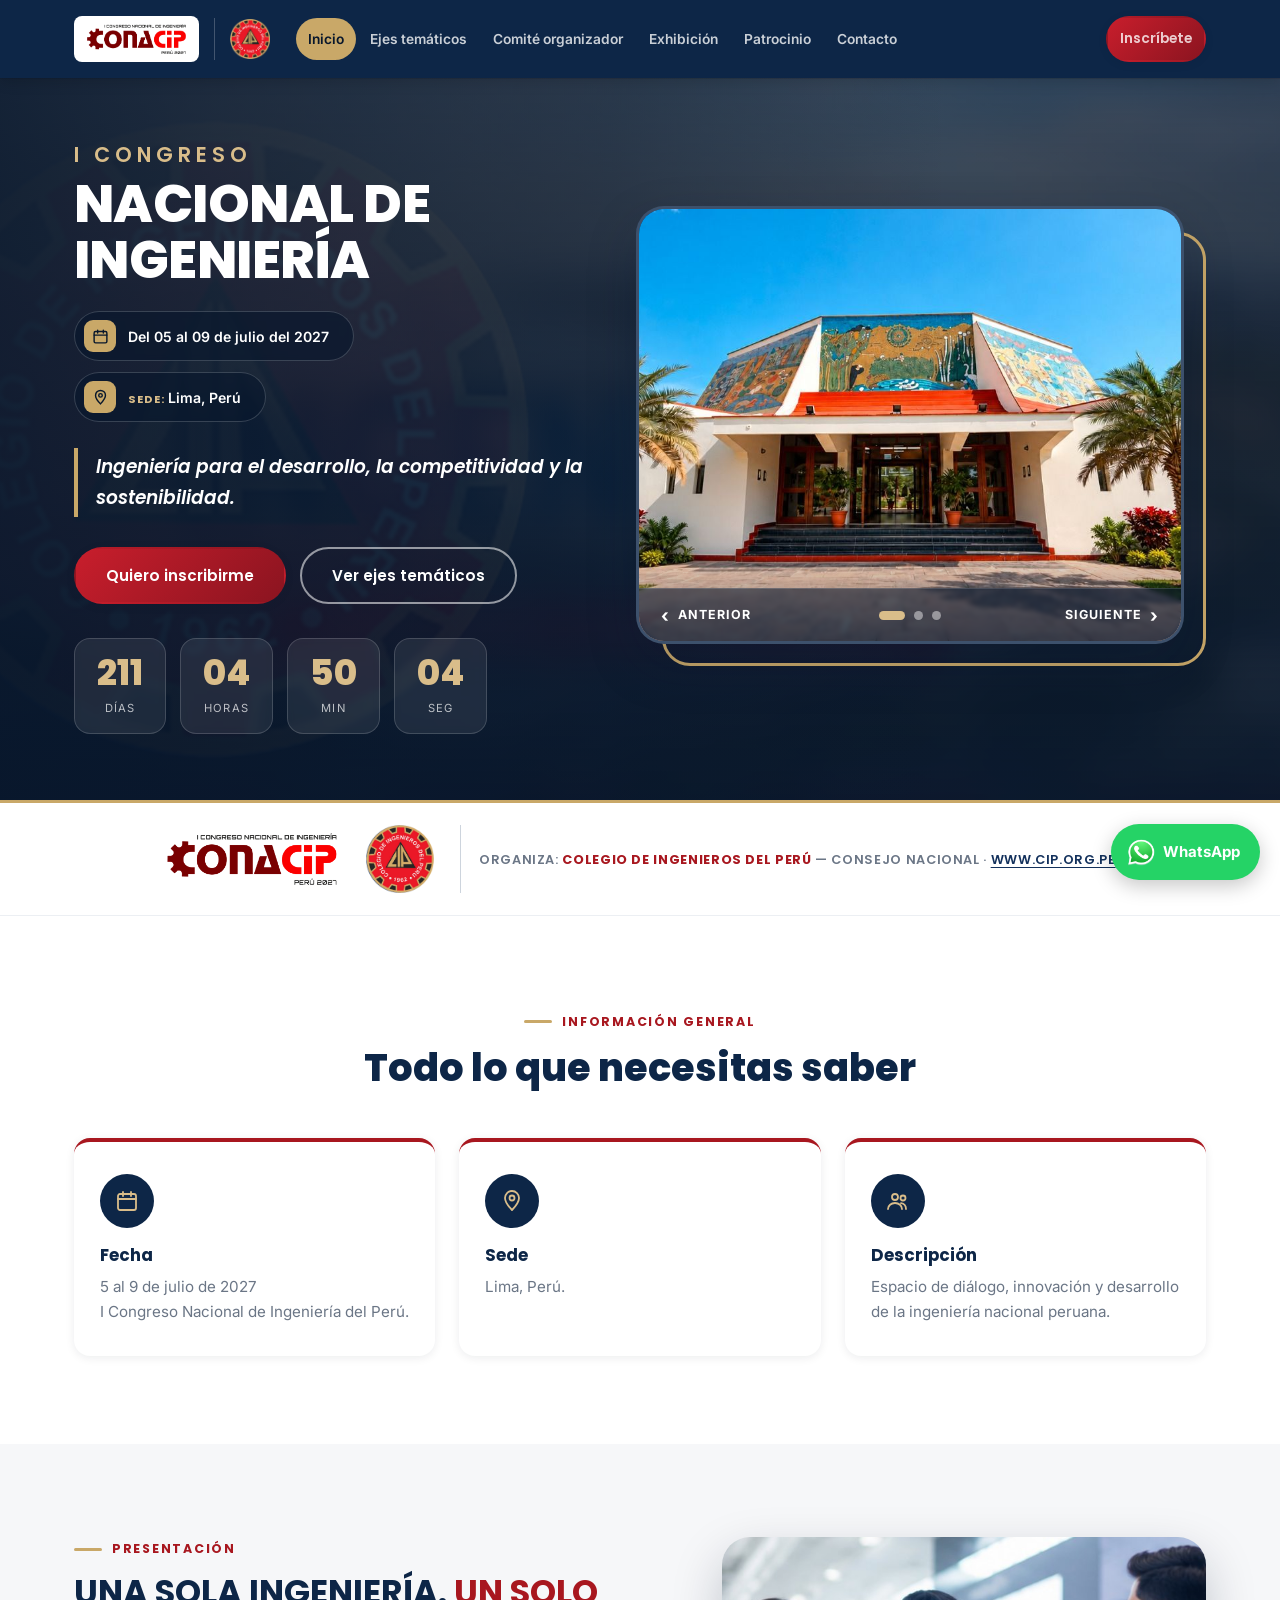
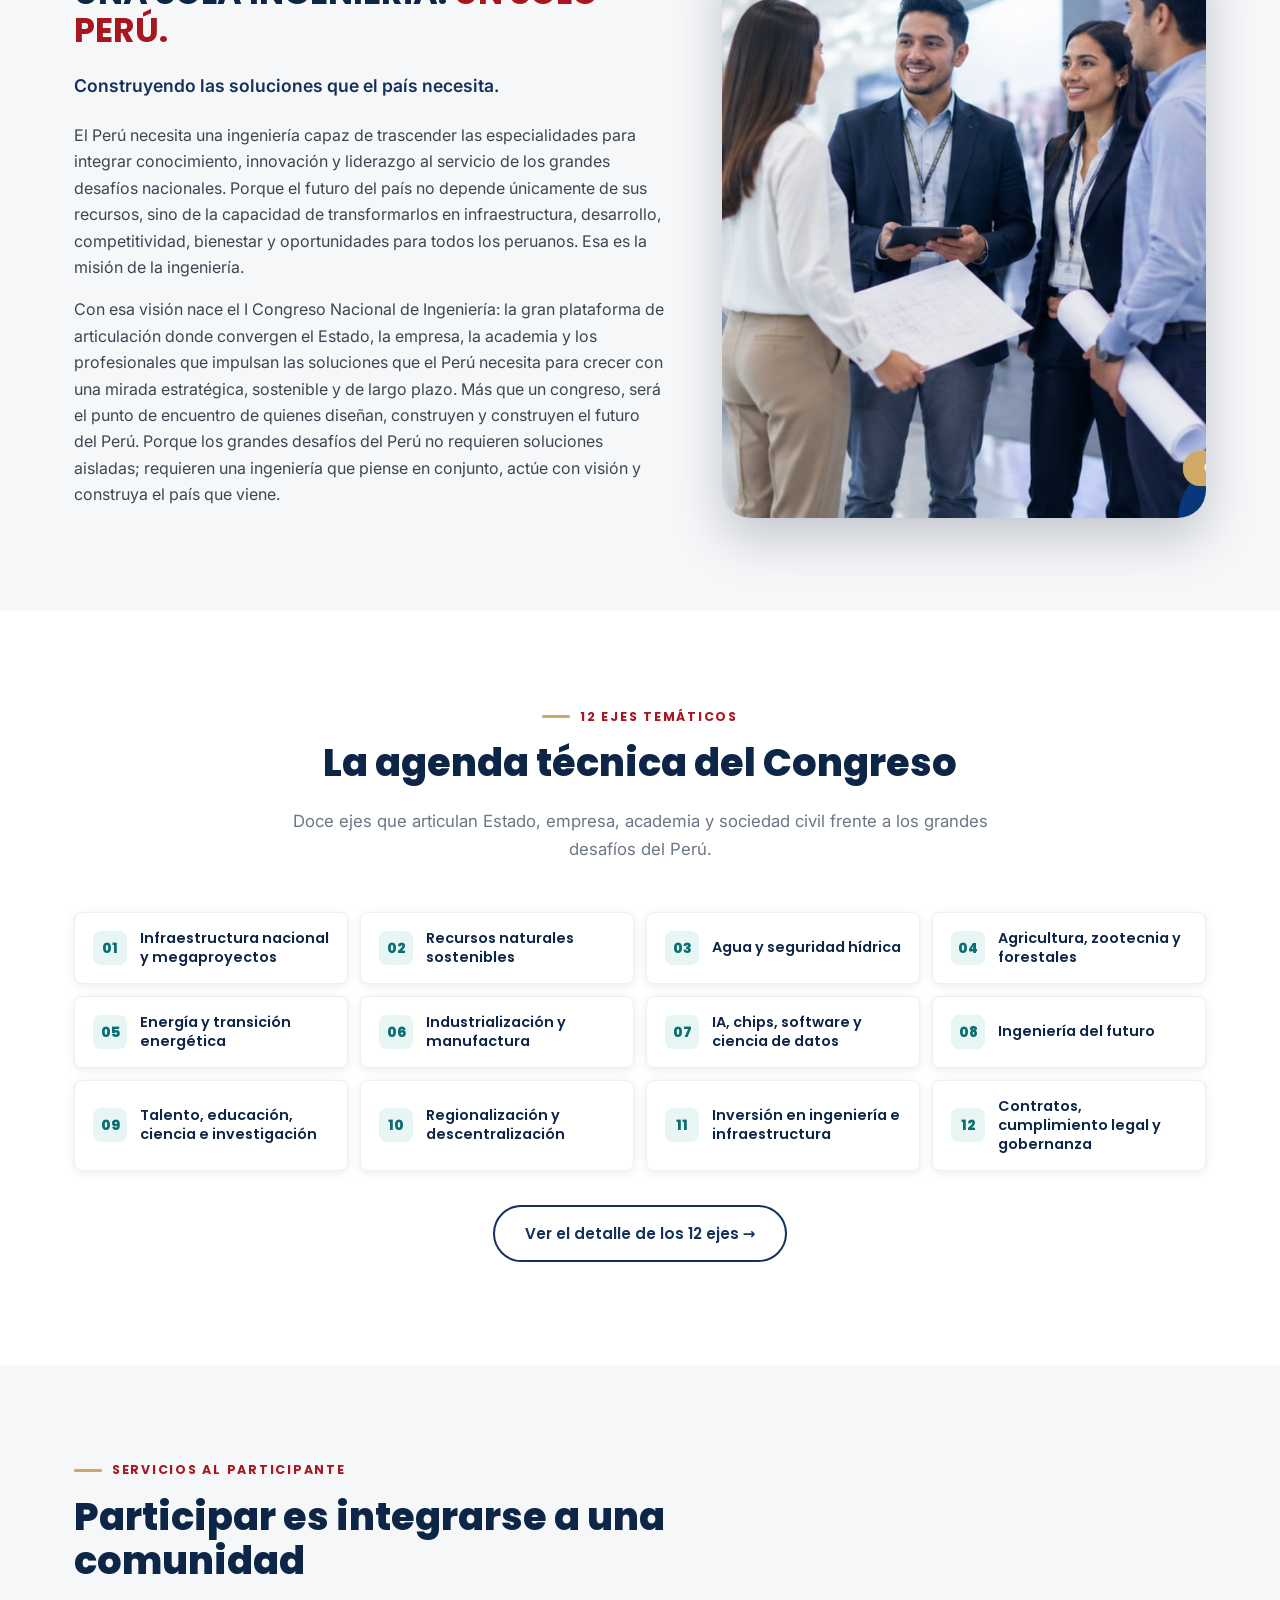
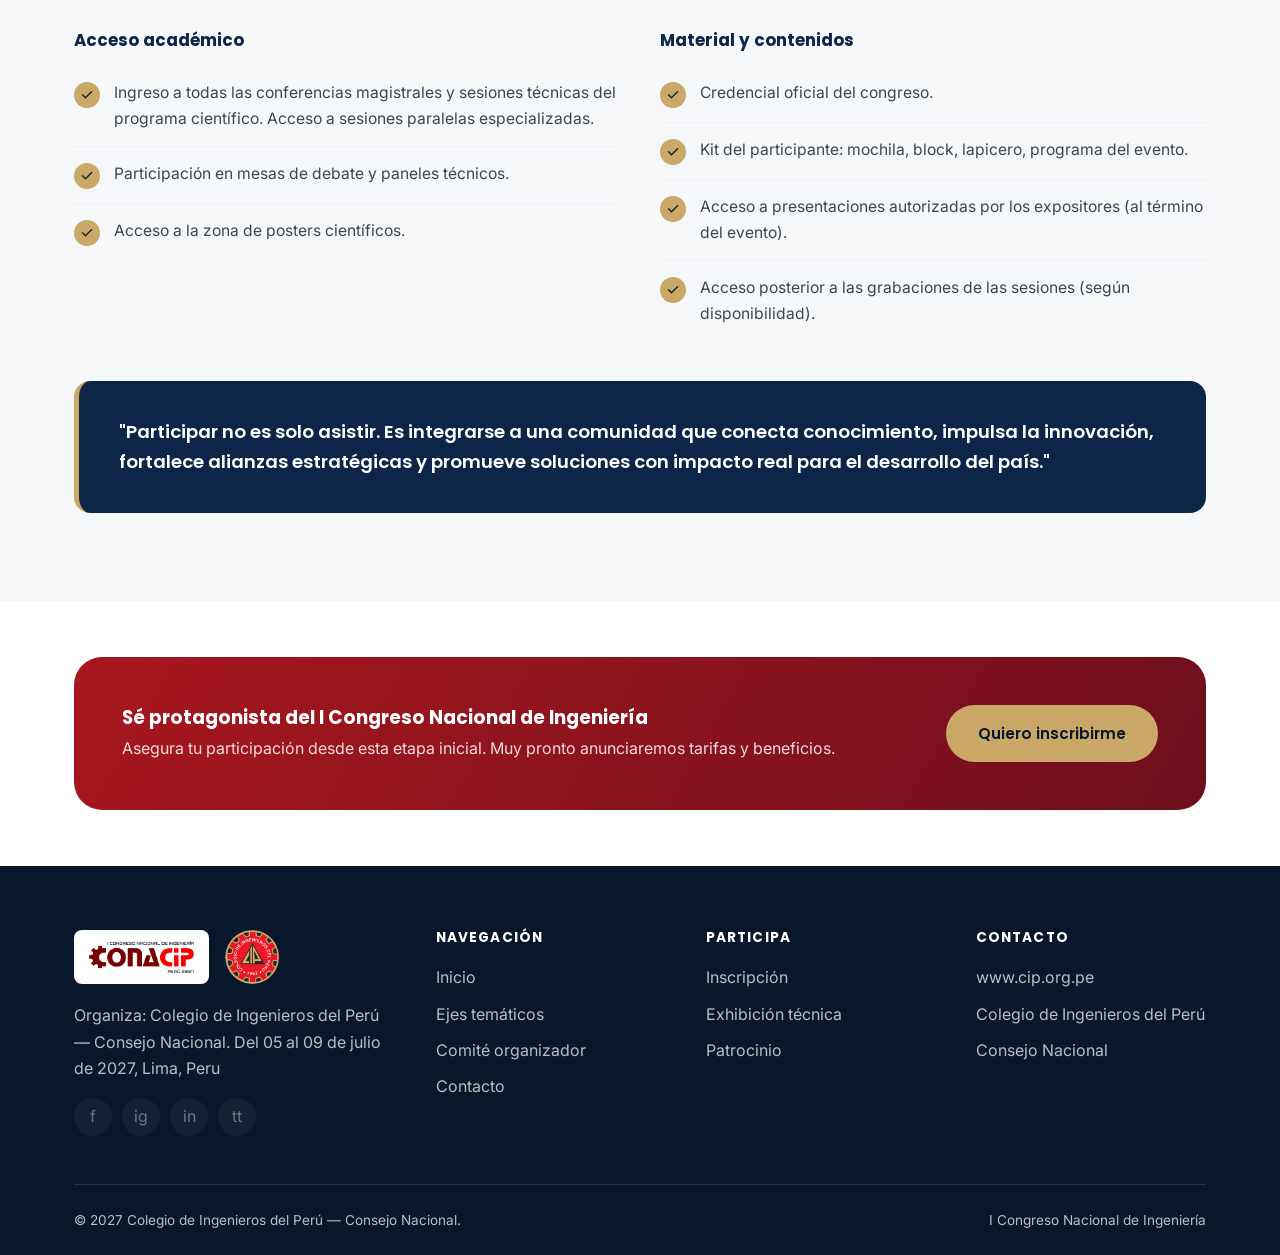
==== index.html @ 7b7235be "Obs. 2: botón flotante de WhatsApp con logo oficial" ====
<!DOCTYPE html>
<html lang="es">
<head>
<meta charset="UTF-8">
<meta name="viewport" content="width=device-width, initial-scale=1.0">
<title>I Congreso Nacional de Ingeniería 2027 — CIP Consejo Nacional (Propuesta 3)</title>
<meta name="description" content="I Congreso Nacional de Ingeniería, organizado por el Colegio de Ingenieros del Perú - Consejo Nacional. Del 05 al 09 de julio de 2027, Lima, Peru">
<link rel="preconnect" href="https://fonts.googleapis.com">
<link rel="preconnect" href="https://fonts.gstatic.com" crossorigin>
<link href="https://fonts.googleapis.com/css2?family=Inter:wght@400;500;600;700&family=Poppins:wght@600;700;800&display=swap" rel="stylesheet">
<link rel="stylesheet" href="css/styles.css">
<link rel="stylesheet" href="css/styles-v3.css">
<script>
/* Habilita la aparicion al hacer scroll antes del primer pintado, para que el
   contenido no se vea y luego se esconda. Si js/main.js no llega a activar el
   observador, el respaldo muestra todo igualmente. */
(function () {
  var d = document.documentElement;
  d.classList.add("reveal-on");
  setTimeout(function () {
    if (!d.classList.contains("reveal-ready")) d.classList.remove("reveal-on");
  }, 2500);
})();
</script>
</head>
<body class="v3">

<header class="site-header">
  <div class="container">
    <a href="index.html" class="brand-lockup" aria-label="I Congreso Nacional de Ingeniería — Colegio de Ingenieros del Perú">
      <span class="plate"><img src="assets/img/logo-conacip.png" alt="I Congreso Nacional de Ingeniería — CONACIP Perú 2027"></span>
      <span class="rule" aria-hidden="true"></span>
      <img src="assets/img/logo-cip-seal.png" alt="Colegio de Ingenieros del Perú" class="seal">
    </a>
    <nav class="nav">
      <a href="index.html" class="active">Inicio</a>
      <a href="ejes-tematicos.html">Ejes temáticos</a>
      <a href="comite-organizador.html">Comité organizador</a>
      <a href="exhibicion.html">Exhibición</a>
      <a href="patrocinio.html">Patrocinio</a>
      <a href="contacto.html">Contacto</a>
      <a href="inscripcion.html" class="btn btn-primary nav-cta">Inscríbete</a>
    </nav>
    <button class="nav-toggle" aria-label="Abrir menú" aria-expanded="false">
      <span></span><span></span><span></span>
    </button>
  </div>
</header>

<section class="hero-v3">
  <div class="container">
    <div class="hero-v3-grid">
      <div class="hero-v3-content">
        <p class="kicker">I Congreso</p>
        <h1>Nacional de Ingeniería</h1>

        <div class="hero-v3-meta">
          <span class="chip-v3">
            <span class="ic" aria-hidden="true">
              <svg width="17" height="17" viewBox="0 0 24 24" fill="none" stroke="currentColor" stroke-width="2" stroke-linecap="round" stroke-linejoin="round"><rect x="3" y="5" width="18" height="16" rx="2"/><path d="M16 3v4M8 3v4M3 10h18"/></svg>
            </span>
            Del 05 al 09 de julio del 2027
          </span>
          <span class="chip-v3">
            <span class="ic" aria-hidden="true">
              <svg width="17" height="17" viewBox="0 0 24 24" fill="none" stroke="currentColor" stroke-width="2" stroke-linecap="round" stroke-linejoin="round"><path d="M12 21s7-7.2 7-12a7 7 0 1 0-14 0c0 4.8 7 12 7 12z"/><circle cx="12" cy="9" r="2.5"/></svg>
            </span>
            <span><span class="lbl">Sede:</span>Lima, Perú</span>
          </span>
        </div>

        <p class="hero-v3-tagline">Ingeniería para el desarrollo, la competitividad y la sostenibilidad.</p>

        <div class="hero-actions">
          <a href="inscripcion.html" class="btn btn-primary">Quiero inscribirme</a>
          <a href="ejes-tematicos.html" class="btn btn-outline">Ver ejes temáticos</a>
        </div>

        <div class="countdown" data-countdown aria-label="Cuenta regresiva al 5 de julio de 2027">
          <div class="unit"><span class="num" data-days>00</span><span class="label">Días</span></div>
          <div class="unit"><span class="num" data-hours>00</span><span class="label">Horas</span></div>
          <div class="unit"><span class="num" data-minutes>00</span><span class="label">Min</span></div>
          <div class="unit"><span class="num" data-seconds>00</span><span class="label">Seg</span></div>
        </div>
      </div>

      <div class="hero-v3-visual">
        <span class="accent" aria-hidden="true"></span>
        <!-- Carrusel del hero: las imágenes se alternan solas cada 5 s.
             Para cambiarlas, agrega o quita <img> aquí; los puntos de
             navegación se generan solos según cuántas haya.
             La primera debe llevar class="is-active". -->
        <div class="frame hero-carousel" data-carousel
             aria-roledescription="carrusel"
             aria-label="Imágenes del I Congreso Nacional de Ingeniería">
          <img class="is-active" fetchpriority="high"
               src="assets/img/photo-sede-unalm.jpg"
               alt="Campus universitario">
          <img src="assets/img/photo-unalm-puerta.jpg" style="object-position: center"
               alt="Ingreso al campus">
          <img src="assets/img/photo-unalm-auditorio.jpg" style="object-position: center"
               alt="Auditorio con asistentes">
        </div>
      </div>
    </div>
  </div>
</section>

<div class="organiza-strip">
  <div class="container">
    <span class="marks">
      <img src="assets/img/logo-conacip.png" alt="CONACIP Perú 2027" class="logo-event">
      <img src="assets/img/logo-cip-seal.png" alt="Sello del Colegio de Ingenieros del Perú" class="seal">
    </span>
    <p>Organiza: <strong>Colegio de Ingenieros del Perú</strong> — Consejo Nacional · <a href="https://www.cip.org.pe" target="_blank" rel="noopener">www.cip.org.pe</a></p>
  </div>
</div>

<!-- Franja de auspiciadores oculta por ahora; para mostrarla de nuevo,
     quita "hidden". -->
<div class="sponsor-strip" hidden>
  <div class="container">
    <span class="tag">Auspiciadores y aliados</span>
    <!-- Cinta giratoria de logos. js/main.js duplica los elementos las veces
         necesarias para que el giro no tenga cortes y calcula la duracion
         segun el ancho, para que siempre avance a la misma velocidad.
         Para poner un logo real: <span class="slot"><img src="..." alt="Nombre"></span> -->
    <div class="sponsor-marquee" data-marquee aria-label="Auspiciadores y aliados del Congreso">
      <div class="sponsor-slots">
        <span class="slot">Logo por confirmar</span>
        <span class="slot">Logo por confirmar</span>
        <span class="slot">Logo por confirmar</span>
        <span class="slot">Logo por confirmar</span>
        <span class="slot">Logo por confirmar</span>
        <span class="slot">Logo por confirmar</span>
      </div>
    </div>
  </div>
</div>

<section>
  <div class="container">
    <div class="section-head center">
      <span class="eyebrow" style="justify-content:center">Información general</span>
      <h2>Todo lo que necesitas saber</h2>
    </div>
    <div class="info-grid">
      <div class="info-card">
        <div class="icon">
          <svg width="24" height="24" viewBox="0 0 24 24" fill="none" stroke="currentColor" stroke-width="1.8" stroke-linecap="round" stroke-linejoin="round"><rect x="3" y="5" width="18" height="16" rx="2"/><path d="M16 3v4M8 3v4M3 10h18"/></svg>
        </div>
        <h3>Fecha</h3>
        <p>5 al 9 de julio de 2027<br>I Congreso Nacional de Ingeniería del Perú.</p>
      </div>
      <div class="info-card">
        <div class="icon">
          <svg width="24" height="24" viewBox="0 0 24 24" fill="none" stroke="currentColor" stroke-width="1.8" stroke-linecap="round" stroke-linejoin="round"><path d="M12 21s7-7.2 7-12a7 7 0 1 0-14 0c0 4.8 7 12 7 12z"/><circle cx="12" cy="9" r="2.5"/></svg>
        </div>
        <h3>Sede</h3>
        <p>Lima, Perú.</p>
      </div>
      <div class="info-card">
        <div class="icon">
          <svg width="24" height="24" viewBox="0 0 24 24" fill="none" stroke="currentColor" stroke-width="1.8" stroke-linecap="round" stroke-linejoin="round"><circle cx="9" cy="8" r="3"/><path d="M2 20c0-3.3 3.1-6 7-6s7 2.7 7 6"/><circle cx="17" cy="9" r="2.5"/><path d="M15 14.2c2.9.5 5 2.7 5 5.8"/></svg>
        </div>
        <h3>Descripción</h3>
        <p>Espacio de diálogo, innovación y desarrollo de la ingeniería nacional peruana.</p>
      </div>
    </div>
  </div>
</section>

<section class="bg-gray">
  <div class="container">
    <div class="manifesto">
      <div class="manifesto-text">
        <span class="eyebrow">Presentación</span>
        <h2>UNA SOLA INGENIERÍA. <em>UN SOLO PERÚ.</em></h2>
        <p class="sub">Construyendo las soluciones que el país necesita.</p>
        <p>El Perú necesita una ingeniería capaz de trascender las especialidades para integrar conocimiento, innovación y liderazgo al servicio de los grandes desafíos nacionales. Porque el futuro del país no depende únicamente de sus recursos, sino de la capacidad de transformarlos en infraestructura, desarrollo, competitividad, bienestar y oportunidades para todos los peruanos. Esa es la misión de la ingeniería.</p>
        <p>Con esa visión nace el I Congreso Nacional de Ingeniería: la gran plataforma de articulación donde convergen el Estado, la empresa, la academia y los profesionales que impulsan las soluciones que el Perú necesita para crecer con una mirada estratégica, sostenible y de largo plazo. Más que un congreso, será el punto de encuentro de quienes diseñan, construyen y construyen el futuro del Perú. Porque los grandes desafíos del Perú no requieren soluciones aisladas; requieren una ingeniería que piense en conjunto, actúe con visión y construya el país que viene.</p>
      </div>
      <div class="manifesto-photo">
        <img src="assets/img/photo-comite.jpg" alt="Profesionales de la ingeniería revisando planos">
      </div>
    </div>
  </div>
</section>

<section>
  <div class="container">
    <div class="section-head center">
      <span class="eyebrow" style="justify-content:center">12 ejes temáticos</span>
      <h2>La agenda técnica del Congreso</h2>
      <p>Doce ejes que articulan Estado, empresa, academia y sociedad civil frente a los grandes desafíos del Perú.</p>
    </div>

    <!-- Se arma desde js/ejes-data.js; comparte datos con ejes-tematicos.html -->
    <div class="ejes-mini" id="ejes-mini"></div>

    <p class="ejes-note"><a href="ejes-tematicos.html" class="btn btn-outline-navy">Ver el detalle de los 12 ejes →</a></p>
  </div>
</section>

<section class="bg-gray">
  <div class="container">
    <div class="section-head">
      <span class="eyebrow">Servicios al participante</span>
      <h2>Participar es integrarse a una comunidad</h2>
    </div>
    <div class="services-grid">
      <div>
        <h3 style="font-size:1.05rem;margin-bottom:16px;">Acceso académico</h3>
        <ul class="service-list">
          <li><span class="check">✓</span>Ingreso a todas las conferencias magistrales y sesiones técnicas del programa científico. Acceso a sesiones paralelas especializadas.</li>
          <li><span class="check">✓</span>Participación en mesas de debate y paneles técnicos.</li>
          <li><span class="check">✓</span>Acceso a la zona de posters científicos.</li>
        </ul>
      </div>
      <div>
        <h3 style="font-size:1.05rem;margin-bottom:16px;">Material y contenidos</h3>
        <ul class="service-list">
          <li><span class="check">✓</span>Credencial oficial del congreso.</li>
          <li><span class="check">✓</span>Kit del participante: mochila, block, lapicero, programa del evento.</li>
          <li><span class="check">✓</span>Acceso a presentaciones autorizadas por los expositores (al término del evento).</li>
          <li><span class="check">✓</span>Acceso posterior a las grabaciones de las sesiones (según disponibilidad).</li>
        </ul>
      </div>
    </div>
    <div class="closing-quote">
      "Participar no es solo asistir. Es integrarse a una comunidad que conecta conocimiento, impulsa la innovación, fortalece alianzas estratégicas y promueve soluciones con impacto real para el desarrollo del país."
    </div>
  </div>
</section>

<section class="tight">
  <div class="container">
    <div class="cta-banner">
      <div>
        <h3>Sé protagonista del I Congreso Nacional de Ingeniería</h3>
        <p>Asegura tu participación desde esta etapa inicial. Muy pronto anunciaremos tarifas y beneficios.</p>
      </div>
      <a href="inscripcion.html" class="btn btn-gold">Quiero inscribirme</a>
    </div>
  </div>
</section>

<footer class="site-footer">
  <div class="container">
    <div class="footer-grid">
      <div class="footer-col">
        <div class="footer-brand">
          <span class="mark-badge"><img src="assets/img/logo-conacip.png" alt="I Congreso Nacional de Ingeniería"></span>
          <img src="assets/img/logo-cip-seal.png" alt="Colegio de Ingenieros del Perú" class="seal">
        </div>
        <p>Organiza: Colegio de Ingenieros del Perú — Consejo Nacional. Del 05 al 09 de julio de 2027, Lima, Peru</p>
        <div class="footer-social">
          <a href="#" aria-label="Facebook (próximamente)" title="Próximamente">f</a>
          <a href="#" aria-label="Instagram (próximamente)" title="Próximamente">ig</a>
          <a href="#" aria-label="LinkedIn (próximamente)" title="Próximamente">in</a>
          <a href="#" aria-label="TikTok (próximamente)" title="Próximamente">tt</a>
        </div>
      </div>
      <div class="footer-col">
        <h4>Navegación</h4>
        <ul>
          <li><a href="index.html">Inicio</a></li>
          <li><a href="ejes-tematicos.html">Ejes temáticos</a></li>
          <li><a href="comite-organizador.html">Comité organizador</a></li>
          <li><a href="contacto.html">Contacto</a></li>
        </ul>
      </div>
      <div class="footer-col">
        <h4>Participa</h4>
        <ul>
          <li><a href="inscripcion.html">Inscripción</a></li>
          <li><a href="exhibicion.html">Exhibición técnica</a></li>
          <li><a href="patrocinio.html">Patrocinio</a></li>
        </ul>
      </div>
      <div class="footer-col">
        <h4>Contacto</h4>
        <ul>
          <li><a href="https://www.cip.org.pe" target="_blank" rel="noopener">www.cip.org.pe</a></li>
          <li>Colegio de Ingenieros del Perú</li>
          <li>Consejo Nacional</li>
        </ul>
      </div>
    </div>
    <div class="footer-bottom">
      <span>© 2027 Colegio de Ingenieros del Perú — Consejo Nacional.</span>
      <span>I Congreso Nacional de Ingeniería</span>
    </div>
  </div>
</footer>

<script src="js/main.js"></script>
<script src="js/ejes-data.js"></script>
<script src="js/ejes.js"></script>
</body>
</html>
---- css/styles.css ----
/* ==========================================================================
   I Congreso Nacional de Ingeniería — CIP-CN 2027
   ========================================================================== */

:root {
  --navy-950: #08172c;
  --navy-900: #0d2647;
  --navy-800: #13315c;
  --navy-700: #1c4272;
  --red-900: #6e0f1c;
  --red-800: #8b1420;
  --red-700: #a8171f;
  --red-600: #c81e2c;
  --gold-500: #c9a868;
  --gold-400: #d9bd8a;
  --gray-050: #f6f7f9;
  --gray-100: #eceff3;
  --gray-300: #cdd4dd;
  --gray-500: #6b7686;
  --gray-700: #3c4652;
  --white: #ffffff;

  --font-head: "Poppins", "Montserrat", system-ui, sans-serif;
  --font-body: "Inter", system-ui, -apple-system, sans-serif;

  --radius-sm: 8px;
  --radius-md: 16px;
  --radius-lg: 28px;
  --radius-pill: 999px;

  --shadow-sm: 0 2px 10px rgba(8, 23, 44, 0.08);
  --shadow-md: 0 10px 30px rgba(8, 23, 44, 0.14);
  --shadow-lg: 0 20px 50px rgba(8, 23, 44, 0.22);

  --container-w: 1180px;
}

/* Reset ------------------------------------------------------------------ */

*, *::before, *::after { box-sizing: border-box; }
html { scroll-behavior: smooth; }
body {
  margin: 0;
  font-family: var(--font-body);
  color: var(--gray-700);
  background: var(--white);
  line-height: 1.65;
  -webkit-font-smoothing: antialiased;
}
img { max-width: 100%; display: block; }
a { color: inherit; text-decoration: none; }
ul { margin: 0; padding: 0; list-style: none; }
h1, h2, h3, h4 {
  font-family: var(--font-head);
  color: var(--navy-900);
  line-height: 1.15;
  margin: 0 0 0.6em;
}
p { margin: 0 0 1em; }
button { font-family: inherit; cursor: pointer; }
input, textarea { font-family: inherit; }

.container {
  width: 100%;
  max-width: var(--container-w);
  margin: 0 auto;
  padding: 0 24px;
}

section { padding: 88px 0; }
section.tight { padding: 56px 0; }
.bg-gray { background: var(--gray-050); }
.bg-navy { background: var(--navy-900); color: rgba(255,255,255,0.9); }
.bg-navy h2, .bg-navy h3 { color: #fff; }

/* Section heading ---------------------------------------------------------*/

.eyebrow {
  display: inline-flex;
  align-items: center;
  gap: 10px;
  font-family: var(--font-head);
  font-weight: 700;
  font-size: 0.78rem;
  letter-spacing: 0.14em;
  text-transform: uppercase;
  color: var(--red-700);
  margin-bottom: 14px;
}
.eyebrow::before {
  content: "";
  width: 28px;
  height: 3px;
  background: var(--gold-500);
  border-radius: 2px;
}
.section-head { max-width: 720px; margin-bottom: 48px; }
.section-head.center { margin-left: auto; margin-right: auto; text-align: center; }
.section-head h2 { font-size: clamp(1.7rem, 3vw, 2.4rem); font-weight: 800; }
.section-head p { color: var(--gray-500); font-size: 1.05rem; }

/* Buttons ------------------------------------------------------------------*/

.btn {
  display: inline-flex;
  align-items: center;
  justify-content: center;
  gap: 8px;
  padding: 14px 30px;
  border-radius: var(--radius-pill);
  font-family: var(--font-head);
  font-weight: 600;
  font-size: 0.95rem;
  border: 2px solid transparent;
  transition: transform 0.15s ease, box-shadow 0.15s ease, background 0.15s ease, color .15s ease;
  white-space: nowrap;
}
.btn:hover { transform: translateY(-2px); }
.btn-primary { background: linear-gradient(135deg, var(--red-600), var(--red-800)); color: #fff; box-shadow: var(--shadow-sm); }
.btn-primary:hover { box-shadow: var(--shadow-md); }
.btn-gold { background: var(--gold-500); color: var(--navy-950); }
.btn-outline { background: transparent; border-color: rgba(255,255,255,0.55); color: #fff; }
.btn-outline:hover { background: rgba(255,255,255,0.12); }
.btn-outline-navy { background: transparent; border-color: var(--navy-800); color: var(--navy-800); }
.btn-outline-navy:hover { background: var(--navy-900); color: #fff; }
.btn-block { width: 100%; }

/* Header -------------------------------------------------------------------*/

.site-header {
  position: sticky;
  top: 0;
  z-index: 100;
  background: var(--navy-900);
  box-shadow: 0 2px 14px rgba(0,0,0,0.18);
}
.site-header .container {
  display: flex;
  align-items: center;
  justify-content: space-between;
  height: 78px;
}
.brand { display: flex; align-items: center; gap: 12px; flex-shrink: 0; }
.brand img { height: 48px; width: auto; }
.brand-name {
  font-family: var(--font-head);
  font-weight: 700;
  font-size: 0.82rem;
  color: #fff;
  line-height: 1.25;
  white-space: nowrap;
}
.brand-name span { display: block; font-size: 0.68rem; font-weight: 500; color: var(--gold-400); letter-spacing: 0.06em; white-space: nowrap; }

.nav { display: flex; align-items: center; gap: 2px; }
.nav a {
  display: block;
  padding: 10px 12px;
  font-size: 0.86rem;
  font-weight: 600;
  color: rgba(255,255,255,0.78);
  border-radius: var(--radius-pill);
  white-space: nowrap;
  transition: background 0.15s ease, color 0.15s ease;
}
.nav a:hover { color: #fff; background: rgba(255,255,255,0.08); }
.nav a.active { color: var(--navy-950); background: var(--gold-500); }
.nav-cta { margin-left: 12px; }

.nav-toggle {
  display: none;
  flex-direction: column;
  gap: 5px;
  background: none;
  border: none;
  padding: 8px;
}
.nav-toggle span { width: 26px; height: 2.5px; background: #fff; border-radius: 2px; }

/* Footer ---------------------------------------------------------------- */

.site-footer { background: var(--navy-950); color: rgba(255,255,255,0.72); padding: 64px 0 0; }
.footer-grid {
  display: grid;
  grid-template-columns: 1.4fr 1fr 1fr 1fr;
  gap: 40px;
  padding-bottom: 48px;
  border-bottom: 1px solid rgba(255,255,255,0.1);
}
.footer-brand { display: flex; align-items: center; gap: 16px; margin-bottom: 18px; }
.footer-brand .mark-badge {
  display: inline-flex;
  background: #fff;
  padding: 9px 13px;
  border-radius: var(--radius-sm);
}
.footer-brand .mark-badge img { height: 38px; width: auto; }
.footer-brand .seal { height: 54px; width: auto; }
.footer-col h4 {
  color: #fff;
  font-size: 0.85rem;
  letter-spacing: 0.08em;
  text-transform: uppercase;
  margin-bottom: 18px;
}
.footer-col li { margin-bottom: 10px; }
.footer-col a:hover { color: #fff; }
.footer-social { display: flex; gap: 10px; margin-top: 10px; }
.footer-social a {
  width: 38px; height: 38px;
  display: flex; align-items: center; justify-content: center;
  border-radius: 50%;
  background: rgba(255,255,255,0.08);
  opacity: 0.55;
}
.footer-bottom {
  display: flex;
  justify-content: space-between;
  align-items: center;
  flex-wrap: wrap;
  gap: 10px;
  padding: 24px 0;
  font-size: 0.85rem;
}

.badge-soon {
  display: inline-block;
  font-size: 0.7rem;
  font-weight: 700;
  letter-spacing: 0.06em;
  text-transform: uppercase;
  color: var(--navy-950);
  background: var(--gold-500);
  padding: 3px 10px;
  border-radius: var(--radius-pill);
  margin-left: 8px;
}

/* Page header (inner pages) ------------------------------------------------*/

.page-header {
  background: linear-gradient(120deg, var(--navy-950) 0%, var(--navy-800) 60%, var(--red-800) 130%);
  padding: 64px 0 56px;
  color: #fff;
  position: relative;
  overflow: hidden;
}
.page-header .container { position: relative; z-index: 1; }
.page-header .eyebrow { color: var(--gold-400); }
.page-header .eyebrow::before { background: var(--gold-500); }
.page-header h1 { color: #fff; font-size: clamp(2rem, 4vw, 2.8rem); font-weight: 800; margin-bottom: 10px; }
.page-header p { color: rgba(255,255,255,0.78); max-width: 640px; font-size: 1.05rem; margin: 0; }
.page-header .crumb { font-size: 0.85rem; color: rgba(255,255,255,0.55); margin-top: 18px; }
.page-header .crumb a:hover { color: #fff; }

/* Variantes opcionales de cabecera. Se activan agregando la clase en el HTML
   de cada página; sin ella el .page-header queda como estaba. */

/* Foto anclada a la derecha, fundida hacia el navy por la izquierda: el texto
   siempre cae sobre fondo sólido, la foto nunca lo invade. */
.page-header--photo {
  min-height: 320px;
  display: flex;
  align-items: center;
}
.page-header--photo::after {
  content: "";
  position: absolute;
  top: 0; right: 0; bottom: 0;
  width: 58%;
  background-image: url("../assets/img/photo-sede-unalm.jpg");
  background-size: cover;
  background-position: center 45%;
  opacity: 0.45;
  /* El borde izquierdo se disuelve, así no queda costura contra el degradado. */
  -webkit-mask-image: linear-gradient(90deg, transparent 0%, #000 48%);
  mask-image: linear-gradient(90deg, transparent 0%, #000 48%);
  z-index: 0;
}

/* Curvas de nivel de la identidad del Congreso sobre el degradado actual. */
.page-header--pattern {
  background-image:
    url("../assets/img/pattern-topo.svg"),
    linear-gradient(120deg, var(--navy-950) 0%, var(--navy-800) 60%, var(--red-800) 130%);
  background-repeat: no-repeat;
  background-size: cover, 100% 100%;
  background-position: center, center;
}

/* Hero (index) ------------------------------------------------------------*/

.hero {
  position: relative;
  color: #fff;
  background-image: linear-gradient(180deg, rgba(8,23,44,0.6) 0%, rgba(8,23,44,0.8) 55%, rgba(8,23,44,0.96) 100%),
    url("../assets/img/photo-hero-costaverde.jpg");
  background-size: cover;
  background-position: center 30%;
  padding: 72px 0 56px;
}
.hero-content { max-width: 760px; }
.hero .eyebrow { color: var(--gold-400); }
.hero h1 {
  color: #fff;
  font-size: clamp(2.2rem, 5vw, 3.6rem);
  font-weight: 800;
  letter-spacing: -0.01em;
}
.hero .lead { font-size: clamp(1.05rem, 2vw, 1.25rem); color: rgba(255,255,255,0.88); max-width: 620px; }
.hero-meta {
  display: flex;
  flex-wrap: wrap;
  gap: 14px;
  margin: 26px 0 34px;
}
.hero-meta .chip {
  display: flex;
  align-items: center;
  gap: 8px;
  background: rgba(255,255,255,0.1);
  border: 1px solid rgba(255,255,255,0.18);
  padding: 10px 18px;
  border-radius: var(--radius-pill);
  font-size: 0.9rem;
  font-weight: 600;
  backdrop-filter: blur(2px);
}
.hero-actions { display: flex; gap: 14px; flex-wrap: wrap; }

.countdown {
  display: flex;
  gap: 14px;
  margin-top: 46px;
  flex-wrap: wrap;
}
.countdown .unit {
  background: rgba(255,255,255,0.08);
  border: 1px solid rgba(255,255,255,0.16);
  border-radius: var(--radius-md);
  padding: 16px 22px;
  min-width: 88px;
  text-align: center;
  backdrop-filter: blur(3px);
}
.countdown .num {
  font-family: var(--font-head);
  font-size: clamp(1.6rem, 3vw, 2.2rem);
  font-weight: 800;
  color: var(--gold-400);
  line-height: 1;
}
.countdown .label {
  display: block;
  margin-top: 6px;
  font-size: 0.7rem;
  letter-spacing: 0.1em;
  text-transform: uppercase;
  color: rgba(255,255,255,0.7);
}

/* Sponsor strip ------------------------------------------------------------*/

.sponsor-strip { background: var(--gray-050); padding: 28px 0; border-bottom: 1px solid var(--gray-100); }
.sponsor-strip .container { display: flex; align-items: center; gap: 28px; flex-wrap: wrap; }
.sponsor-strip .tag {
  font-family: var(--font-head);
  font-weight: 700;
  font-size: 0.78rem;
  letter-spacing: 0.1em;
  text-transform: uppercase;
  color: var(--gray-500);
  white-space: nowrap;
}
.sponsor-slots { display: flex; gap: 14px; flex-wrap: wrap; flex: 1; }
.sponsor-slots .slot {
  width: 128px;
  height: 56px;
  border: 1.5px dashed var(--gray-300);
  border-radius: var(--radius-sm);
  display: flex;
  align-items: center;
  justify-content: center;
  font-size: 0.72rem;
  color: var(--gray-500);
  text-align: center;
  background: #fff;
}

/* Info cards (Información general) -----------------------------------------*/

.info-grid {
  display: grid;
  grid-template-columns: repeat(3, 1fr);
  gap: 24px;
}
.info-card {
  background: #fff;
  border-radius: var(--radius-md);
  padding: 32px 26px;
  box-shadow: var(--shadow-sm);
  border-top: 4px solid var(--red-700);
}
.info-card .icon {
  width: 54px; height: 54px;
  border-radius: 50%;
  background: var(--navy-900);
  color: var(--gold-400);
  display: flex; align-items: center; justify-content: center;
  margin-bottom: 18px;
}
.info-card h3 { font-size: 1.05rem; font-weight: 700; margin-bottom: 8px; }
.info-card p { color: var(--gray-500); margin: 0; font-size: 0.95rem; }

/* Manifesto ------------------------------------------------------------- */

.manifesto {
  display: grid;
  grid-template-columns: 1.1fr 0.9fr;
  gap: 56px;
  align-items: center;
}
.manifesto-text h2 { font-size: clamp(1.6rem, 3vw, 2.1rem); }
.manifesto-text h2 em { color: var(--red-700); font-style: normal; }
.manifesto-text .sub { font-weight: 600; color: var(--navy-800); font-size: 1.1rem; margin-bottom: 22px; }
.manifesto-photo { position: relative; }
.manifesto-photo img { border-radius: var(--radius-lg); box-shadow: var(--shadow-lg); }
.manifesto-photo::after {
  content: "";
  position: absolute;
  inset: 18px -18px -18px 18px;
  border: 3px solid var(--gold-500);
  border-radius: var(--radius-lg);
  z-index: -1;
}

/* Ejes temáticos ---------------------------------------------------------- */

.ejes-grid {
  display: grid;
  grid-template-columns: repeat(auto-fit, minmax(280px, 1fr));
  gap: 26px;
}
.eje-card { perspective: 1400px; height: 360px; }
.eje-card.compact { height: 190px; cursor: default; }
.eje-card-inner {
  position: relative;
  width: 100%; height: 100%;
  transition: transform 0.6s cubic-bezier(.4,.2,.2,1);
  transform-style: preserve-3d;
  cursor: pointer;
}
.eje-card.flipped .eje-card-inner { transform: rotateY(180deg); }
.eje-face {
  position: absolute; inset: 0;
  border-radius: var(--radius-md);
  backface-visibility: hidden;
  padding: 26px;
  display: flex;
  flex-direction: column;
}
.eje-front {
  background: linear-gradient(150deg, var(--red-700), var(--red-900) 85%);
  color: #fff;
  justify-content: space-between;
}
.eje-front .eje-num {
  font-family: var(--font-head);
  font-weight: 800;
  font-size: 2.6rem;
  color: rgba(255,255,255,0.35);
  line-height: 1;
}
.eje-front .icon-badge {
  width: 58px; height: 58px;
  border-radius: 50%;
  background: rgba(255,255,255,0.14);
  border: 1.5px solid rgba(255,255,255,0.4);
  display: flex; align-items: center; justify-content: center;
  margin-bottom: auto;
}
.eje-front h3 { color: #fff; font-size: 1.2rem; margin: 0; }
.eje-front .hint { font-size: 0.78rem; color: rgba(255,255,255,0.65); margin-top: 10px; }
.eje-back {
  background: var(--navy-900);
  color: rgba(255,255,255,0.9);
  transform: rotateY(180deg);
  overflow-y: auto;
}
.eje-back .eje-tag {
  font-family: var(--font-head);
  font-weight: 700;
  font-size: 0.72rem;
  letter-spacing: 0.08em;
  text-transform: uppercase;
  color: var(--gold-400);
  margin-bottom: 8px;
}
.eje-back h4 { color: #fff; font-size: 1rem; margin-bottom: 8px; }
.eje-back p { font-size: 0.82rem; line-height: 1.5; color: rgba(255,255,255,0.82); margin: 0; }

.ejes-note {
  margin-top: 34px;
  text-align: center;
  color: var(--gray-500);
  font-size: 0.92rem;
}

/* Servicios al participante -------------------------------------------------*/

.services-grid {
  display: grid;
  grid-template-columns: 1fr 1fr;
  gap: 40px;
}
.service-list li {
  display: flex;
  gap: 14px;
  padding: 14px 0;
  border-bottom: 1px solid var(--gray-100);
  font-size: 0.98rem;
}
.service-list li:last-child { border-bottom: none; }
.service-list .check {
  flex-shrink: 0;
  width: 26px; height: 26px;
  border-radius: 50%;
  background: var(--gold-500);
  color: var(--navy-950);
  display: flex; align-items: center; justify-content: center;
  margin-top: 2px;
}
.closing-quote {
  margin-top: 40px;
  background: var(--navy-900);
  color: #fff;
  padding: 36px 40px;
  border-radius: var(--radius-md);
  font-family: var(--font-head);
  font-weight: 600;
  font-size: 1.15rem;
  border-left: 5px solid var(--gold-500);
}

/* Comité organizador -------------------------------------------------------*/

.comite-layout {
  display: grid;
  grid-template-columns: 1.2fr 0.8fr;
  gap: 48px;
  align-items: start;
}
.comite-list li {
  background: linear-gradient(90deg, var(--red-700), var(--red-800));
  color: #fff;
  padding: 16px 24px;
  border-radius: var(--radius-sm);
  margin-bottom: 12px;
  font-weight: 600;
  font-size: 0.98rem;
}
.comite-list li.lead { background: linear-gradient(90deg, var(--navy-800), var(--navy-950)); }
.comite-photo img { border-radius: var(--radius-lg); box-shadow: var(--shadow-md); }
.comite-organiza {
  margin-top: 28px;
  display: flex;
  align-items: center;
  gap: 14px;
  font-weight: 600;
  color: var(--navy-800);
}
.comite-organiza img { height: 48px; }

/* Pending / próximamente block ---------------------------------------------*/

.pending-box {
  background: var(--gray-050);
  border: 1.5px dashed var(--gray-300);
  border-radius: var(--radius-md);
  padding: 40px;
  text-align: center;
}
.pending-box h3 { margin-bottom: 8px; }
.pending-box p { color: var(--gray-500); max-width: 520px; margin: 0 auto 24px; }

.newsletter-form {
  display: flex;
  gap: 10px;
  max-width: 460px;
  margin: 0 auto;
  flex-wrap: wrap;
}
.newsletter-form input {
  flex: 1;
  min-width: 200px;
  padding: 13px 18px;
  border-radius: var(--radius-pill);
  border: 1.5px solid var(--gray-300);
  font-size: 0.95rem;
}
.newsletter-form input:focus { outline: 2px solid var(--navy-700); }
.form-note { font-size: 0.82rem; color: var(--gray-500); margin-top: 14px; }
.form-success {
  display: none;
  margin-top: 16px;
  font-weight: 600;
  color: var(--navy-800);
  background: rgba(201,168,104,0.18);
  padding: 12px 18px;
  border-radius: var(--radius-sm);
}
.form-success.show { display: block; }

/* Generic content blocks ----------------------------------------------------*/

.prose { max-width: 780px; }
.prose p { font-size: 1.03rem; }
.two-col {
  display: grid;
  grid-template-columns: 1.1fr 0.9fr;
  gap: 48px;
  align-items: start;
}
.pill-list { display: flex; flex-wrap: wrap; gap: 10px; }
.pill-list li {
  background: var(--gray-100);
  color: var(--navy-800);
  font-weight: 600;
  font-size: 0.88rem;
  padding: 8px 16px;
  border-radius: var(--radius-pill);
}
.stat-box {
  background: #fff;
  border-radius: var(--radius-md);
  padding: 26px;
  box-shadow: var(--shadow-sm);
  text-align: center;
}
.stat-box .big { font-family: var(--font-head); font-size: 2.4rem; font-weight: 800; color: var(--red-700); }
.stat-box .small { color: var(--gray-500); font-size: 0.9rem; }

/* El punto va posicionado, no como flex item: así el texto del <li> puede
   llevar <strong> o <a> sin partirse en columnas. */
.checklist li {
  position: relative;
  padding: var(--cl-pad, 10px) 0 var(--cl-pad, 10px) 20px;
  font-size: 0.95rem;
}
.checklist .dot {
  position: absolute;
  left: 0;
  top: calc(var(--cl-pad, 10px) + 0.58em);
  width: 8px; height: 8px;
  border-radius: 50%;
  background: var(--gold-500);
}

/* Exhibición ----------------------------------------------------------------*/

.benefit-grid {
  display: grid;
  grid-template-columns: repeat(2, 1fr);
  gap: 18px;
}
.benefit-card {
  background: #fff;
  border-radius: var(--radius-md);
  padding: 24px;
  box-shadow: var(--shadow-sm);
  border-left: 4px solid var(--red-700);
}
.benefit-card h4 { font-size: 0.98rem; margin-bottom: 4px; }
.benefit-card p { font-size: 0.88rem; color: var(--gray-500); margin: 0; }

.capacity-box {
  display: grid;
  grid-template-columns: repeat(3, 1fr);
  gap: 20px;
  margin-top: 30px;
}

/* Ficha técnica / especificaciones ------------------------------------------*/

.spec-grid {
  display: grid;
  grid-template-columns: repeat(2, 1fr);
  gap: 22px;
}
.spec-card {
  background: #fff;
  border-radius: var(--radius-md);
  padding: 26px 28px;
  box-shadow: var(--shadow-sm);
  border-top: 4px solid var(--navy-800);
}
.spec-card.accent-red { border-top-color: var(--red-700); }
.spec-card .spec-head {
  display: flex;
  align-items: center;
  gap: 12px;
  margin-bottom: 14px;
}
.spec-card .spec-head .tick {
  flex-shrink: 0;
  width: 30px; height: 30px;
  border-radius: 50%;
  background: var(--navy-900);
  color: #fff;
  display: flex; align-items: center; justify-content: center;
}
.spec-card.accent-red .spec-head .tick { background: var(--red-700); }
.spec-card .spec-head h3 {
  font-size: 0.98rem;
  margin: 0;
  letter-spacing: 0.01em;
}
.spec-card .checklist li { --cl-pad: 7px; font-size: 0.92rem; }
.spec-card .spec-note {
  margin: 14px 0 0;
  font-size: 0.82rem;
  color: var(--gray-500);
  font-style: italic;
}

.note-box {
  background: var(--gray-050);
  border-left: 4px solid var(--gold-500);
  border-radius: var(--radius-sm);
  padding: 24px 28px;
}
.note-box h4 { font-size: 0.95rem; margin-bottom: 8px; }
.note-box p { font-size: 0.9rem; color: var(--gray-500); margin: 0 0 0.7em; }
.note-box p:last-child { margin-bottom: 0; }

/* Patrocinio ----------------------------------------------------------------*/

.quote-block {
  background: linear-gradient(135deg, var(--navy-950), var(--navy-800));
  color: #fff;
  padding: 44px;
  border-radius: var(--radius-lg);
  font-family: var(--font-head);
  font-size: 1.15rem;
  font-weight: 500;
  line-height: 1.6;
}
.quote-block strong { color: var(--gold-400); }

.modality-grid {
  display: grid;
  grid-template-columns: repeat(4, 1fr);
  gap: 20px;
}
.modality-card {
  border-radius: var(--radius-md);
  padding: 26px 22px;
  color: #fff;
  min-height: 230px;
}
.modality-card:nth-child(odd) { background: linear-gradient(160deg, var(--navy-800), var(--navy-950)); }
.modality-card:nth-child(even) { background: linear-gradient(160deg, var(--red-700), var(--red-900)); }
.modality-card .icon-badge {
  width: 50px; height: 50px;
  border-radius: 50%;
  background: rgba(255,255,255,0.16);
  display: flex; align-items: center; justify-content: center;
  margin-bottom: 18px;
}
.modality-card h4 { color: #fff; font-size: 1rem; margin-bottom: 10px; }
.modality-card p { font-size: 0.85rem; color: rgba(255,255,255,0.82); margin: 0 0 0.8em; }
.modality-card p:last-child { margin-bottom: 0; }

/* Qué obtiene su organización al auspiciar */

.gain-list { display: grid; gap: 16px; }
.gain-item {
  display: grid;
  grid-template-columns: 88px 1fr;
  align-items: start;
  border-radius: var(--radius-md);
  overflow: hidden;
  color: #fff;
}
.gain-item:nth-child(odd) { background: linear-gradient(100deg, var(--red-900), var(--red-700)); }
.gain-item:nth-child(even) { background: linear-gradient(100deg, var(--navy-900), var(--navy-700)); }
.gain-num {
  font-family: var(--font-head);
  font-size: 3.4rem;
  font-weight: 800;
  line-height: 1;
  text-align: center;
  padding: 24px 0;
  color: rgba(255,255,255,0.3);
}
.gain-body { padding: 24px 30px 24px 0; }
.gain-body h3 { color: #fff; font-size: 1rem; margin: 0 0 10px; }
.gain-body p { font-size: 0.9rem; color: rgba(255,255,255,0.84); margin: 0; }
.gain-body ul { list-style: none; margin: 0; padding: 0; }
.gain-body li {
  font-size: 0.9rem;
  color: rgba(255,255,255,0.84);
  padding: 3px 0 3px 17px;
  position: relative;
}
.gain-body li::before {
  content: "";
  position: absolute;
  left: 0;
  top: 12px;
  width: 5px; height: 5px;
  border-radius: 50%;
  background: rgba(255,255,255,0.6);
}

.tier-row {
  display: flex;
  gap: 14px;
  flex-wrap: wrap;
  justify-content: center;
}
.tier {
  flex: 1;
  min-width: 130px;
  text-align: center;
  padding: 22px 12px;
  border-radius: var(--radius-md);
  font-family: var(--font-head);
  font-weight: 700;
}
.tier-platino { background: linear-gradient(160deg,#eef1f5,#c9d2dc); color: var(--navy-950); }
.tier-oro { background: linear-gradient(160deg,var(--gold-400),#a8823f); color: #33270e; }
.tier-plata { background: linear-gradient(160deg,#dfe3e8,#a9b3bd); color: var(--navy-950); }
.tier-cobre { background: linear-gradient(160deg,#d79067,#a1552a); color: #fff; }
.tier-zinc { background: linear-gradient(160deg,#9fb0bd,#5f707d); color: #fff; }
.tier-colaborador { background: linear-gradient(160deg,var(--navy-700),var(--navy-950)); color: #fff; }

/* Tables --------------------------------------------------------------------*/

.table-wrap { overflow-x: auto; border-radius: var(--radius-md); box-shadow: var(--shadow-sm); }
table { width: 100%; border-collapse: collapse; min-width: 640px; background: #fff; }
th, td { padding: 14px 18px; text-align: left; border-bottom: 1px solid var(--gray-100); font-size: 0.92rem; }
thead th { background: var(--navy-900); color: #fff; font-family: var(--font-head); font-weight: 600; }
tbody tr:nth-child(even) { background: var(--gray-050); }

/* Contact -------------------------------------------------------------------*/

.contact-grid {
  display: grid;
  grid-template-columns: 1fr 1fr;
  gap: 48px;
}
.contact-card {
  background: #fff;
  border-radius: var(--radius-md);
  box-shadow: var(--shadow-sm);
  padding: 32px;
}
.contact-item { display: flex; gap: 16px; padding: 16px 0; border-bottom: 1px solid var(--gray-100); }
.contact-item:last-child { border-bottom: none; }
.contact-item .icon {
  width: 44px; height: 44px;
  border-radius: 50%;
  background: var(--gray-100);
  color: var(--navy-800);
  display: flex; align-items: center; justify-content: center;
  flex-shrink: 0;
}

/* CTA banner ------------------------------------------------------------- */

.cta-banner {
  background: linear-gradient(120deg, var(--red-700), var(--red-900));
  color: #fff;
  border-radius: var(--radius-lg);
  padding: 48px;
  display: flex;
  align-items: center;
  justify-content: space-between;
  gap: 30px;
  flex-wrap: wrap;
}
.cta-banner h3 { color: #fff; margin-bottom: 6px; }
.cta-banner p { color: rgba(255,255,255,0.85); margin: 0; }

/* Responsive ------------------------------------------------------------- */

@media (max-width: 980px) {
  .nav { position: fixed; top: 78px; left: 0; right: 0; bottom: 0; background: var(--navy-950); flex-direction: column; align-items: stretch; padding: 20px; gap: 6px; transform: translateX(100%); transition: transform 0.25s ease; overflow-y: auto; }
  .nav.open { transform: translateX(0); }
  .nav a { padding: 14px 18px; font-size: 1rem; }
  .nav-cta { margin: 12px 0 0; }
  .nav-toggle { display: flex; }

  .manifesto, .two-col, .comite-layout, .contact-grid { grid-template-columns: 1fr; }
  .manifesto-photo { order: -1; }
  .info-grid, .services-grid, .benefit-grid, .capacity-box, .spec-grid { grid-template-columns: 1fr; }
  .modality-grid { grid-template-columns: repeat(2, 1fr); }
  .footer-grid { grid-template-columns: 1fr 1fr; }
  .cta-banner { flex-direction: column; align-items: flex-start; }
}

@media (max-width: 640px) {
  section { padding: 56px 0; }
  .footer-grid { grid-template-columns: 1fr; }
  .modality-grid { grid-template-columns: 1fr; }
  .countdown { gap: 10px; }
  .countdown .unit { min-width: 72px; padding: 12px 14px; }
  .tier { min-width: 100%; }
  /* En móvil la foto competiría con el texto: se oculta y queda el degradado. */
  .page-header--photo { min-height: 0; }
  .page-header--photo::after { display: none; }
  .gain-item { grid-template-columns: 58px 1fr; }
  .gain-num { font-size: 2.3rem; padding: 22px 0; }
  .gain-body { padding: 22px 22px 22px 0; }
}
---- css/styles-v3.css ----
/* ==========================================================================
   PROPUESTA V3 — colores y estilos de index.html + distribución de index-v2.html
   Capa de overrides. Se carga DESPUÉS de css/styles.css.
   Todo está bajo `body.v3` para no afectar a las demás versiones.
   ========================================================================== */

/* Cabecera azul (v1) con doble marca: logo del evento + sello CIP ----------- */

body.v3 .site-header .container { gap: 26px; }
/* El menú arranca junto al logo; el botón queda anclado a la derecha */
body.v3 .nav { flex: 1; justify-content: flex-start; }
body.v3 .nav .nav-cta { margin-left: auto; }

body.v3 .brand-lockup {
  display: flex;
  align-items: center;
  gap: 15px;
  flex-shrink: 0;
}
/* El logo CONACIP tiene tinta oscura: va sobre placa blanca en el azul */
body.v3 .brand-lockup .plate {
  display: inline-flex;
  background: #fff;
  padding: 6px 11px;
  border-radius: var(--radius-sm);
}
body.v3 .brand-lockup .plate img { height: 34px; width: auto; }
body.v3 .brand-lockup .rule { width: 1px; height: 42px; background: rgba(255, 255, 255, 0.22); flex-shrink: 0; }
body.v3 .brand-lockup .seal { height: 40px; width: auto; }

/* Hero: fondo y colores de v1, distribución de v2 -------------------------- */

body.v3 .hero-v3 {
  position: relative;
  overflow: hidden;
  padding: 0;
  color: #fff;
  background-image: linear-gradient(180deg, rgba(8, 23, 44, 0.7) 0%, rgba(8, 23, 44, 0.86) 55%, rgba(8, 23, 44, 0.97) 100%),
    url("../assets/img/photo-hero-costaverde.jpg");
  background-size: cover;
  background-position: center 30%;
}
/* Sello CIP como marca de agua */
body.v3 .hero-v3::before {
  content: "";
  position: absolute;
  top: 50%;
  left: -110px;
  width: 640px;
  height: 640px;
  transform: translateY(-50%);
  background: url("../assets/img/logo-cip-seal.png") no-repeat center / contain;
  opacity: 0.09;
  pointer-events: none;
}
/* Velo lateral para asegurar legibilidad del texto */
body.v3 .hero-v3::after {
  content: "";
  position: absolute;
  inset: 0;
  background: linear-gradient(90deg, rgba(8, 23, 44, 0.82) 0%, rgba(8, 23, 44, 0.4) 48%, rgba(8, 23, 44, 0) 74%);
  pointer-events: none;
}
body.v3 .hero-v3 .container { position: relative; z-index: 1; }

body.v3 .hero-v3-grid {
  display: grid;
  grid-template-columns: 1fr 1.1fr;
  gap: 44px;
  align-items: center;
  padding: 60px 0 66px;
}

body.v3 .hero-v3 .kicker {
  font-family: var(--font-head);
  font-weight: 600;
  font-size: clamp(0.95rem, 1.9vw, 1.3rem);
  letter-spacing: 0.24em;
  text-transform: uppercase;
  color: var(--gold-400);
  margin: 0 0 4px;
}
body.v3 .hero-v3 h1 {
  color: #fff;
  font-size: clamp(1.95rem, 4.4vw, 3.3rem);
  font-weight: 800;
  letter-spacing: -0.01em;
  text-transform: uppercase;
  line-height: 1.05;
  margin: 0 0 24px;
}

/* Chips de fecha y sede (distribución de v2, tono azul de v1) */
body.v3 .hero-v3-meta {
  display: flex;
  flex-direction: column;
  align-items: flex-start;
  gap: 11px;
  margin: 0 0 26px;
}
body.v3 .chip-v3 {
  display: inline-flex;
  align-items: center;
  gap: 12px;
  max-width: 100%;
  padding: 8px 24px 8px 9px;
  border-radius: var(--radius-pill);
  background: rgba(8, 23, 44, 0.6);
  border: 1px solid rgba(255, 255, 255, 0.18);
  font-size: 0.88rem;
  font-weight: 600;
  line-height: 1.35;
  backdrop-filter: blur(3px);
}
body.v3 .chip-v3 .ic {
  flex-shrink: 0;
  width: 32px;
  height: 32px;
  border-radius: 9px;
  background: var(--gold-500);
  color: var(--navy-950);
  display: flex;
  align-items: center;
  justify-content: center;
}
body.v3 .chip-v3 .lbl {
  font-family: var(--font-head);
  font-size: 0.7rem;
  font-weight: 700;
  letter-spacing: 0.08em;
  text-transform: uppercase;
  color: var(--gold-400);
  margin-right: 4px;
}

/* Lema del congreso */
body.v3 .hero-v3-tagline {
  max-width: 580px;
  margin: 0 0 30px;
  padding: 4px 0 4px 18px;
  border-left: 4px solid var(--gold-500);
  font-family: var(--font-head);
  font-style: italic;
  font-weight: 600;
  font-size: clamp(1rem, 1.7vw, 1.16rem);
  color: #fff;
}

body.v3 .hero-v3 .countdown { margin-top: 34px; }

/* Panel visual derecho: foto enmarcada + sello */
body.v3 .hero-v3-visual {
  position: relative;
  padding: 0 22px 22px 0;
}
body.v3 .hero-v3-visual .accent {
  position: absolute;
  top: 26px;
  right: 0;
  bottom: 0;
  left: 26px;
  border: 3px solid var(--gold-500);
  border-radius: var(--radius-lg);
}
body.v3 .hero-v3-visual .frame {
  position: relative;
  aspect-ratio: 5 / 4;
  border-radius: var(--radius-lg);
  overflow: hidden;
  border: 3px solid rgba(255, 255, 255, 0.2);
  box-shadow: var(--shadow-lg);
  background: var(--navy-900);
}

/* Cualquier imagen del marco lo llena; index-v3.html usa una sola sin carrusel */
body.v3 .hero-v3-visual .frame img {
  width: 100%;
  height: 100%;
  object-fit: cover;
  object-position: center 20%;
}

/* Carrusel del hero: las diapositivas se apilan y se cruzan en opacidad ---- */

body.v3 .hero-carousel img {
  position: absolute;
  inset: 0;
  opacity: 0;
  transition: opacity 0.9s ease;
}
body.v3 .hero-carousel img.is-active { opacity: 1; }

/* Velo inferior para que los puntos se lean sobre cualquier foto */
body.v3 .hero-carousel::after {
  content: "";
  position: absolute;
  inset: auto 0 0 0;
  height: 96px;
  background: linear-gradient(180deg, rgba(8, 23, 44, 0) 0%, rgba(8, 23, 44, 0.55) 100%);
  pointer-events: none;
}

/* Barra inferior del carrusel: Anterior | puntos | Siguiente */
body.v3 .carousel-nav {
  position: absolute;
  left: 0; right: 0; bottom: 0;
  z-index: 2;
  display: grid;
  grid-template-columns: 1fr auto 1fr;
  align-items: center;
  gap: 12px;
  padding: 10px 12px;
  background: rgba(8, 23, 44, 0.55);
  backdrop-filter: blur(2px);
  border-top: 1px solid rgba(255, 255, 255, 0.14);
}

body.v3 .carousel-arrow {
  display: inline-flex;
  align-items: center;
  gap: 8px;
  padding: 6px 10px;
  border: 0;
  background: none;
  color: #fff;
  font: inherit;
  font-size: 0.78rem;
  font-weight: 700;
  letter-spacing: 0.08em;
  text-transform: uppercase;
  cursor: pointer;
  border-radius: var(--radius-pill);
  transition: color 0.2s ease, background 0.2s ease;
}
body.v3 .carousel-arrow.is-prev { justify-self: start; }
body.v3 .carousel-arrow.is-next { justify-self: end; }
body.v3 .carousel-arrow .chev { font-size: 1.15rem; line-height: 1; }
body.v3 .carousel-arrow:hover {
  color: var(--gold-400);
  background: rgba(255, 255, 255, 0.1);
}
body.v3 .carousel-arrow:focus-visible {
  outline: 2px solid #fff;
  outline-offset: 2px;
}

body.v3 .carousel-dots {
  z-index: 2;
  display: flex;
  justify-content: center;
  gap: 9px;
}
body.v3 .carousel-dots button {
  width: 9px; height: 9px;
  padding: 0;
  border: 0;
  border-radius: 50%;
  background: rgba(255, 255, 255, 0.45);
  transition: width 0.3s ease, background 0.3s ease;
}
body.v3 .carousel-dots button:hover { background: rgba(255, 255, 255, 0.75); }
body.v3 .carousel-dots button[aria-selected="true"] {
  width: 26px;
  border-radius: var(--radius-pill);
  background: var(--gold-400);
}
body.v3 .carousel-dots button:focus-visible {
  outline: 2px solid #fff;
  outline-offset: 3px;
}

/* En pantallas angostas se dejan solo las flechas, sin la palabra */
@media (max-width: 480px) {
  body.v3 .carousel-arrow .txt { display: none; }
  body.v3 .carousel-arrow .chev { font-size: 1.4rem; }
}

@media (prefers-reduced-motion: reduce) {
  body.v3 .hero-carousel img { transition: none; }
}
/* Franja "Organiza" bajo el hero, con ambas marcas ------------------------- */

body.v3 .organiza-strip {
  background: var(--white);
  border-top: 3px solid var(--gold-500);
  border-bottom: 1px solid var(--gray-100);
  padding: 16px 0;
}
body.v3 .organiza-strip .container {
  display: flex;
  align-items: center;
  justify-content: center;
  gap: 18px;
  flex-wrap: wrap;
  text-align: center;
}
body.v3 .organiza-strip .marks {
  display: flex;
  align-items: center;
  gap: 22px;
  padding-right: 22px;
  border-right: 1px solid var(--gray-300);
}
body.v3 .organiza-strip .logo-event { height: 34px; width: auto; }
body.v3 .organiza-strip .seal { height: 42px; width: auto; }
body.v3 .organiza-strip p {
  margin: 0;
  font-family: var(--font-head);
  font-size: 0.8rem;
  font-weight: 600;
  letter-spacing: 0.05em;
  text-transform: uppercase;
  color: var(--gray-500);
}
body.v3 .organiza-strip p strong { color: var(--red-700); }
body.v3 .organiza-strip a { color: var(--navy-800); text-decoration: underline; text-underline-offset: 3px; }
body.v3 .organiza-strip a:hover { color: var(--red-700); }

/* Footer con doble marca --------------------------------------------------- */

body.v3 .footer-brand .mark-badge img { height: 36px; }

/* Responsive --------------------------------------------------------------- */

/* En pantallas anchas el carrusel se sale del contenedor hacia el margen
   derecho, para que las fotos de la sede se vean más largas. */
@media (min-width: 1400px) {
  body.v3 .hero-v3-visual { margin-right: -140px; }
}

@media (max-width: 980px) {
  /* En el menú desplegable móvil el botón vuelve a su sitio */
  body.v3 .nav .nav-cta { margin: 12px 0 0; }

  body.v3 .hero-v3-grid { grid-template-columns: 1fr; gap: 40px; padding: 48px 0 56px; }
  body.v3 .hero-v3::after {
    background: linear-gradient(180deg, rgba(8, 23, 44, 0.72) 0%, rgba(8, 23, 44, 0.45) 100%);
  }
  body.v3 .hero-v3-visual { max-width: 460px; padding: 0 18px 18px 0; }
  body.v3 .hero-v3-visual .frame { aspect-ratio: 4 / 3.2; }
}

@media (max-width: 640px) {
  body.v3 .brand-lockup { gap: 12px; }
  body.v3 .brand-lockup .plate img { height: 28px; }
  body.v3 .brand-lockup .rule { height: 34px; }
  body.v3 .brand-lockup .seal { height: 32px; }
  body.v3 .hero-v3::before { width: 420px; left: -140px; opacity: 0.08; }
  body.v3 .chip-v3 { font-size: 0.82rem; padding: 8px 16px 8px 8px; }
  body.v3 .organiza-strip .container { gap: 12px; }
  body.v3 .organiza-strip .marks { border-right: none; padding-right: 0; gap: 16px; }
}


/* ==========================================================================
   PATROCINIO — Categorías de auspicio y matriz de beneficios
   Fuente: matriz de auspicios (hoja "Beneficios de Auspicio")
   ========================================================================== */

/* Paleta por nivel. Cada tarjeta/columna define sus tokens y el resto del
   componente (cinta, precio, medidor, check) los consume. ------------------ */

body.v3 .t-diamante    { --t-a: #9fe8ff; --t-b: #2f7fd6; --t-ink: #06253f; --t-glow: rgba(126, 212, 255, 0.55); }
body.v3 .t-platino     { --t-a: #f4f7fb; --t-b: #b5c2d1; --t-ink: #101f33; --t-glow: rgba(226, 235, 245, 0.34); }
body.v3 .t-oro         { --t-a: #f0d69a; --t-b: #b08b3d; --t-ink: #33270e; --t-glow: rgba(233, 199, 130, 0.36); }
body.v3 .t-plata       { --t-a: #dfe4ea; --t-b: #94a1ae; --t-ink: #16202c; --t-glow: rgba(200, 211, 222, 0.26); }
body.v3 .t-cobre       { --t-a: #e5a077; --t-b: #a1552a; --t-ink: #2e1408; --t-glow: rgba(214, 141, 99, 0.30); }
body.v3 .t-colaborador { --t-a: #8fb4dd; --t-b: #2c568c; --t-ink: #ffffff; --t-glow: rgba(120, 163, 210, 0.26); }

/* Rejilla de tarjetas ------------------------------------------------------ */

body.v3 .tierset {
  display: grid;
  grid-template-columns: repeat(3, 1fr);
  gap: 22px;
  align-items: stretch;
}

body.v3 .tier-card {
  position: relative;
  display: flex;
  flex-direction: column;
  padding: 0 0 26px;
  border-radius: var(--radius-lg);
  background: linear-gradient(180deg, rgba(255, 255, 255, 0.09) 0%, rgba(255, 255, 255, 0.035) 100%);
  border: 1px solid rgba(255, 255, 255, 0.13);
  box-shadow: 0 18px 42px rgba(3, 12, 25, 0.38);
  overflow: hidden;
  transition: transform 0.25s ease, box-shadow 0.25s ease, border-color 0.25s ease;
}
body.v3 .tier-card:hover {
  transform: translateY(-6px);
  border-color: var(--t-glow);
  box-shadow: 0 26px 60px rgba(3, 12, 25, 0.5), 0 0 0 1px var(--t-glow);
}

/* Cinta superior: el grosor refuerza la jerarquía del nivel */
body.v3 .tier-card::before {
  content: "";
  position: absolute;
  top: 0; left: 0; right: 0;
  height: var(--t-band, 5px);
  background: linear-gradient(90deg, var(--t-a), var(--t-b));
}
body.v3 .t-diamante    { --t-band: 9px; }
body.v3 .t-platino     { --t-band: 8px; }
body.v3 .t-oro         { --t-band: 7px; }
body.v3 .t-plata       { --t-band: 6px; }
body.v3 .t-cobre       { --t-band: 5px; }
body.v3 .t-colaborador { --t-band: 4px; }

/* Halo del nivel tope */
body.v3 .tier-card.is-featured {
  border-color: rgba(126, 212, 255, 0.45);
  background: linear-gradient(180deg, rgba(126, 212, 255, 0.16) 0%, rgba(255, 255, 255, 0.04) 60%);
  box-shadow: 0 24px 60px rgba(3, 12, 25, 0.5), 0 0 0 1px rgba(126, 212, 255, 0.28);
}

body.v3 .tier-card .flag {
  position: absolute;
  top: 22px; right: 0;
  padding: 6px 14px 6px 12px;
  border-radius: var(--radius-pill) 0 0 var(--radius-pill);
  background: linear-gradient(90deg, var(--t-a), var(--t-b));
  color: var(--t-ink);
  font-family: var(--font-head);
  font-weight: 700;
  font-size: 0.66rem;
  letter-spacing: 0.1em;
  text-transform: uppercase;
}

body.v3 .tier-head { padding: 30px 26px 22px; }

body.v3 .tier-rank {
  font-family: var(--font-head);
  font-weight: 800;
  font-size: 0.78rem;
  letter-spacing: 0.16em;
  color: var(--t-a);
  opacity: 0.85;
}

body.v3 .tier-card h3 {
  margin: 10px 0 4px;
  font-size: 1.62rem;
  line-height: 1.1;
  letter-spacing: 0.02em;
  color: #fff;
  background: linear-gradient(100deg, var(--t-a), var(--t-b) 85%);
  -webkit-background-clip: text;
  background-clip: text;
  -webkit-text-fill-color: transparent;
}
/* El azul de Colaborador no contrasta lo suficiente como texto sobre navy */
body.v3 .t-colaborador h3 { -webkit-text-fill-color: #cfe0f2; }

body.v3 .tier-alias {
  display: block;
  font-family: var(--font-head);
  font-weight: 600;
  font-size: 0.78rem;
  letter-spacing: 0.18em;
  text-transform: uppercase;
  color: rgba(255, 255, 255, 0.58);
}

body.v3 .tier-price {
  display: flex;
  align-items: baseline;
  gap: 8px;
  margin-top: 18px;
  padding-top: 18px;
  border-top: 1px solid rgba(255, 255, 255, 0.12);
}
body.v3 .tier-price .amount {
  font-family: var(--font-head);
  font-weight: 800;
  font-size: 2.1rem;
  line-height: 1;
  color: #fff;
}
body.v3 .tier-price .cur {
  font-family: var(--font-head);
  font-weight: 700;
  font-size: 0.86rem;
  letter-spacing: 0.1em;
  color: var(--t-a);
}
body.v3 .tier-price .vat { font-size: 0.78rem; color: rgba(255, 255, 255, 0.5); }

/* Medidor de cobertura: cuántos beneficios incluye el nivel */
body.v3 .tier-meter { padding: 0 26px 20px; }
body.v3 .tier-meter .label {
  display: flex;
  justify-content: space-between;
  font-size: 0.76rem;
  letter-spacing: 0.04em;
  color: rgba(255, 255, 255, 0.62);
  margin-bottom: 7px;
}
body.v3 .tier-meter .label b { color: #fff; font-family: var(--font-head); }
body.v3 .tier-meter .track {
  height: 6px;
  border-radius: var(--radius-pill);
  background: rgba(255, 255, 255, 0.12);
  overflow: hidden;
}
body.v3 .tier-meter .fill {
  display: block;
  height: 100%;
  border-radius: var(--radius-pill);
  background: linear-gradient(90deg, var(--t-a), var(--t-b));
}

body.v3 .tier-perks {
  padding: 0 26px;
  display: grid;
  gap: 9px;
  flex: 1;
}
body.v3 .tier-perks li {
  position: relative;
  padding-left: 27px;
  font-size: 0.88rem;
  line-height: 1.5;
  color: rgba(255, 255, 255, 0.86);
}
body.v3 .tier-perks li::before {
  content: "";
  position: absolute;
  left: 0; top: 4px;
  width: 17px; height: 17px;
  border-radius: 50%;
  background: linear-gradient(140deg, var(--t-a), var(--t-b));
}
body.v3 .tier-perks li::after {
  content: "";
  position: absolute;
  left: 5px; top: 9px;
  width: 6px; height: 3px;
  border-left: 2px solid var(--t-ink);
  border-bottom: 2px solid var(--t-ink);
  transform: rotate(-45deg);
}
body.v3 .t-colaborador .tier-perks li::after { border-color: #0d2647; }

body.v3 .tier-card .tier-cta {
  margin: 22px 26px 0;
  padding: 12px 18px;
  border-radius: var(--radius-pill);
  text-align: center;
  font-family: var(--font-head);
  font-weight: 700;
  font-size: 0.86rem;
  color: #fff;
  border: 1px solid rgba(255, 255, 255, 0.26);
  transition: background 0.2s ease, color 0.2s ease, border-color 0.2s ease;
}
body.v3 .tier-card .tier-cta:hover {
  background: linear-gradient(90deg, var(--t-a), var(--t-b));
  border-color: transparent;
  color: var(--t-ink);
}
body.v3 .t-colaborador .tier-cta:hover { color: #fff; }

/* Matriz comparativa ------------------------------------------------------- */

/* Contenedor mas ancho que el del resto del sitio (1180px), solo para la
   matriz: son 7 columnas y con el ancho normal quedaban muy apretadas.
   Solo desde 1240px: por debajo se comporta como un contenedor normal, para
   que la matriz quede alineada con las demas secciones y no mas estrecha. */
@media (min-width: 1240px) {
  body.v3 .container-ancho { max-width: min(1460px, 100% - 48px); }
}

body.v3 .matrix-wrap {
  border-radius: var(--radius-md);
  box-shadow: var(--shadow-md);
  background: #fff;
  overflow: auto;
  max-height: 80vh;
}
body.v3 table.matrix {
  width: 100%;
  /* Layout fijo: min-width no aplica a celdas de tabla en layout automatico,
     asi que las proporciones de columna se definen en el thead. */
  table-layout: fixed;
  min-width: 940px;
  border-collapse: separate;
  border-spacing: 0;
  background: #fff;
}
body.v3 table.matrix th,
body.v3 table.matrix td {
  border: none;
  border-bottom: 1px solid var(--gray-100);
}

body.v3 table.matrix thead th {
  position: sticky;
  top: 0;
  z-index: 3;
  padding: 0;
  background: var(--navy-900);
  vertical-align: bottom;
  text-align: center;
}
body.v3 table.matrix thead th { width: 11.5%; }
body.v3 table.matrix thead th.mx-corner {
  left: 0;
  z-index: 4;
  text-align: left;
  width: 31%;
  padding: 20px;
  color: rgba(255, 255, 255, 0.85);
  font-size: 0.72rem;
  letter-spacing: 0.14em;
  text-transform: uppercase;
}

body.v3 .mx-head {
  padding: 16px 12px 15px;
  border-top: 5px solid var(--t-a);
}
body.v3 .mx-head .alias {
  display: block;
  font-size: 0.58rem;
  font-weight: 600;
  letter-spacing: 0.12em;
  text-transform: uppercase;
  color: rgba(255, 255, 255, 0.55);
  margin-bottom: 5px;
}
body.v3 .mx-head .name {
  display: block;
  font-family: var(--font-head);
  font-weight: 800;
  font-size: 1rem;
  letter-spacing: 0.04em;
  color: var(--t-a);
}
body.v3 .mx-head .price {
  display: inline-block;
  margin-top: 8px;
  padding: 3px 11px;
  border-radius: var(--radius-pill);
  background: linear-gradient(90deg, var(--t-a), var(--t-b));
  color: var(--t-ink);
  font-family: var(--font-head);
  font-weight: 700;
  font-size: 0.74rem;
  white-space: nowrap;
}

body.v3 table.matrix tbody tr.mx-group td {
  padding: 13px 20px;
  background: var(--navy-800);
  color: #fff;
  text-align: left;
}
/* La celda ocupa todo el ancho; se fija la etiqueta para que siga visible
   cuando la matriz se desplaza en horizontal. */
body.v3 tr.mx-group span {
  display: inline-block;
  position: sticky;
  left: 20px;
  font-family: var(--font-head);
  font-weight: 700;
  font-size: 0.74rem;
  letter-spacing: 0.15em;
  text-transform: uppercase;
}

body.v3 .mx-title {
  padding: 14px 20px;
  font-size: 0.88rem;
  line-height: 1.45;
  color: var(--gray-700);
  background: #fff;
  position: sticky;
  left: 0;
  z-index: 2;
  border-right: 1px solid var(--gray-100);
  text-align: left;
}
body.v3 table.matrix tbody tr.alt .mx-title,
body.v3 table.matrix tbody tr.alt td { background: var(--gray-050); }
body.v3 table.matrix tbody tr.mx-row:hover .mx-title,
body.v3 table.matrix tbody tr.mx-row:hover td { background: #eef4fb; }

body.v3 table.matrix tbody td {
  text-align: center;
  padding: 12px 8px;
  background: #fff;
}

/* Marca de inclusión: disco con el color del nivel */
body.v3 .mx-yes {
  display: inline-flex;
  align-items: center;
  justify-content: center;
  width: 26px; height: 26px;
  border-radius: 50%;
  background: linear-gradient(140deg, var(--t-a), var(--t-b));
  box-shadow: 0 2px 7px rgba(8, 23, 44, 0.2);
}
body.v3 .mx-yes svg { width: 13px; height: 13px; stroke: var(--t-ink); stroke-width: 3.2; fill: none; }

body.v3 .mx-qty {
  display: inline-flex;
  align-items: center;
  justify-content: center;
  min-width: 30px; height: 26px;
  padding: 0 8px;
  border-radius: var(--radius-pill);
  background: linear-gradient(140deg, var(--t-a), var(--t-b));
  color: var(--t-ink);
  font-family: var(--font-head);
  font-weight: 800;
  font-size: 0.84rem;
  box-shadow: 0 2px 7px rgba(8, 23, 44, 0.2);
}

body.v3 .mx-no {
  display: inline-block;
  width: 14px;
  height: 2px;
  border-radius: 2px;
  background: var(--gray-300);
  vertical-align: middle;
}

body.v3 .matrix-legend {
  display: flex;
  flex-wrap: wrap;
  gap: 10px 26px;
  align-items: center;
  margin-top: 18px;
  font-size: 0.84rem;
  color: var(--gray-500);
}
body.v3 .matrix-legend span { display: inline-flex; align-items: center; gap: 8px; }
body.v3 .matrix-legend .mx-yes,
body.v3 .matrix-legend .mx-qty { --t-a: #1c4272; --t-b: #08172c; --t-ink: #fff; }

body.v3 .matrix-hint {
  display: none;
  margin-bottom: 14px;
  font-size: 0.84rem;
  color: var(--gray-500);
}

@media (max-width: 1040px) {
  body.v3 .tierset { grid-template-columns: repeat(2, 1fr); }
}
@media (max-width: 900px) {
  body.v3 .matrix-hint { display: block; }
}
@media (max-width: 640px) {
  body.v3 .tierset { grid-template-columns: 1fr; }
  body.v3 .tier-card h3 { font-size: 1.45rem; }
  body.v3 .tier-price .amount { font-size: 1.85rem; }
  body.v3 table.matrix { min-width: 680px; }
  body.v3 table.matrix thead th.mx-corner { width: 36%; padding: 14px; }
  body.v3 .mx-title { font-size: 0.82rem; padding: 12px 14px; }
}


/* ==========================================================================
   CONTACTO / INSCRIPCION — Tarjeta con cabecera y nota al pie
   ========================================================================== */

body.v3 .contact-card--form {
  padding: 0;
  overflow: hidden;
  display: flex;
  flex-direction: column;
}

body.v3 .contact-card--form .form-head {
  padding: 28px 32px 22px;
  border-bottom: 1px solid var(--gray-100);
  background: linear-gradient(180deg, var(--gray-050), #fff);
}
body.v3 .contact-card--form .form-head h3 { margin: 0 0 4px; }
body.v3 .contact-card--form .form-head p {
  margin: 0;
  font-size: 0.92rem;
  color: var(--gray-500);
}

body.v3 .contact-grid { grid-template-columns: 0.82fr 1.18fr; align-items: start; }
body.v3 .contact-grid > div:first-child { position: sticky; top: 98px; }

body.v3 .contact-card--form .form-note {
  margin: 0;
  padding: 16px 32px 20px;
  border-top: 1px solid var(--gray-100);
  background: var(--gray-050);
}
body.v3 .contact-card--form .form-note a { color: var(--navy-800); text-decoration: underline; }

@media (max-width: 980px) {
  /* Una sola columna: la tarjeta de datos deja de acompanar al scroll */
  body.v3 .contact-grid { grid-template-columns: 1fr; }
  body.v3 .contact-grid > div:first-child { position: static; }
}
@media (max-width: 640px) {
  body.v3 .contact-card--form .form-head { padding: 22px 20px 18px; }
  body.v3 .contact-card--form .form-note { padding: 14px 20px 18px; }
}


/* ==========================================================================
   EJES TEMATICOS — grilla de 12 ejes y ficha de detalle (eje.html)
   El acento verde azulado viene del boceto entregado por el Comite.
   ========================================================================== */

body.v3 {
  --teal-600: #0b6e70;
  --teal-500: #0f8a8c;
  --teal-400: #17a8aa;
  --teal-050: #e8f5f5;
}

/* --------------------------------------------------------------- Grilla -- */

body.v3 .ejes-tiles {
  display: grid;
  grid-template-columns: repeat(3, 1fr);
  gap: 20px;
}

body.v3 .eje-tile {
  position: relative;
  display: flex;
  flex-direction: column;
  padding: 26px 24px 22px;
  background: #fff;
  border: 1px solid var(--gray-100);
  border-radius: var(--radius-md);
  box-shadow: var(--shadow-sm);
  color: inherit;
  overflow: hidden;
  transition: transform 0.22s ease, box-shadow 0.22s ease, border-color 0.22s ease;
}
/* Franja superior: se despliega al pasar el cursor */
body.v3 .eje-tile::before {
  content: "";
  position: absolute;
  top: 0; left: 0;
  width: 100%;
  height: 4px;
  background: linear-gradient(90deg, var(--teal-500), var(--navy-800));
  transform: scaleX(0);
  transform-origin: left;
  transition: transform 0.28s ease;
}
body.v3 .eje-tile:hover,
body.v3 .eje-tile:focus-visible {
  transform: translateY(-4px);
  border-color: var(--teal-400);
  box-shadow: var(--shadow-md);
}
body.v3 .eje-tile:hover::before,
body.v3 .eje-tile:focus-visible::before { transform: scaleX(1); }

body.v3 .eje-tile-icon {
  display: inline-flex;
  align-items: center;
  justify-content: center;
  width: 46px; height: 46px;
  margin-bottom: 16px;
  border-radius: var(--radius-sm);
  background: var(--teal-050);
  color: var(--teal-600);
  flex-shrink: 0;
}
body.v3 .eje-tile-icon svg { width: 24px; height: 24px; }

body.v3 .eje-tile-num {
  font-family: var(--font-head);
  font-weight: 700;
  font-size: 0.74rem;
  letter-spacing: 0.16em;
  text-transform: uppercase;
  color: var(--teal-600);
}
body.v3 .eje-tile h3 {
  margin: 7px 0 8px;
  font-size: 1.14rem;
  line-height: 1.25;
  color: var(--navy-900);
}
body.v3 .eje-tile p {
  margin: 0 0 18px;
  font-size: 0.91rem;
  line-height: 1.55;
  color: var(--gray-500);
  flex: 1;
}
body.v3 .eje-tile-cta {
  display: inline-flex;
  align-items: center;
  gap: 7px;
  font-family: var(--font-head);
  font-weight: 700;
  font-size: 0.88rem;
  color: var(--navy-800);
}
body.v3 .eje-tile-cta svg {
  width: 15px; height: 15px;
  transition: transform 0.22s ease;
}
body.v3 .eje-tile:hover .eje-tile-cta { color: var(--teal-600); }
body.v3 .eje-tile:hover .eje-tile-cta svg { transform: translateX(4px); }

/* ----------------------------------------------------- Ficha: cabecera -- */

body.v3 .eje-hero {
  position: relative;
  overflow: hidden;
  padding: 46px 0 52px;
  color: #fff;
  background: var(--navy-950);
}
/* Cuna diagonal verde azulada, como en el boceto */
body.v3 .eje-hero::before {
  content: "";
  position: absolute;
  inset: 0 0 0 auto;
  width: 52%;
  background: linear-gradient(120deg, var(--teal-600), var(--navy-900) 88%);
  clip-path: polygon(22% 0, 100% 0, 100% 100%, 0 100%);
}
body.v3 .eje-hero .container { position: relative; z-index: 2; max-width: var(--container-w); }

body.v3 .eje-hero .crumb {
  font-size: 0.8rem;
  letter-spacing: 0.06em;
  text-transform: uppercase;
  color: rgba(255,255,255,0.6);
  margin-bottom: 18px;
}
body.v3 .eje-hero .crumb a { color: rgba(255,255,255,0.82); }
body.v3 .eje-hero .crumb a:hover { color: #fff; text-decoration: underline; }

body.v3 .eje-pill {
  display: inline-block;
  padding: 7px 18px;
  border-radius: var(--radius-pill);
  background: rgba(255,255,255,0.94);
  color: var(--navy-900);
  font-family: var(--font-head);
  font-weight: 700;
  font-size: 0.7rem;
  letter-spacing: 0.15em;
  text-transform: uppercase;
}
body.v3 .eje-hero h1 {
  margin: 16px 0 12px;
  max-width: 17ch;
  font-size: clamp(1.9rem, 4.4vw, 3rem);
  line-height: 1.08;
  color: #fff;
}
body.v3 .eje-hero-sub {
  max-width: 54ch;
  margin: 0;
  font-size: 1.02rem;
  line-height: 1.6;
  color: rgba(255,255,255,0.82);
}
/* Numero del eje junto al titulo. Antes iba de marca de agua gigante sobre
   el motivo y los dos se estorbaban: ahora el motivo tiene el lado derecho
   para el solo y el numero acompana al rotulo. */
body.v3 .eje-marca {
  display: flex;
  align-items: center;
  gap: 15px;
  margin-bottom: 14px;
}
body.v3 .eje-num {
  font-family: var(--font-head);
  font-weight: 800;
  font-size: clamp(2.5rem, 5.5vw, 3.5rem);
  line-height: 1;
  letter-spacing: -0.02em;
  color: var(--e-a);
}

/* --------------------------------------------------------- Ficha: cuerpo */

body.v3 .eje-layout {
  display: grid;
  grid-template-columns: 1.55fr 0.95fr;
  gap: 40px;
  align-items: start;
}

body.v3 .eje-block { margin-bottom: 34px; }
body.v3 .eje-block:last-child { margin-bottom: 0; }
body.v3 .eje-block h2,
body.v3 .eje-prioridad h2 {
  font-size: 0.78rem;
  letter-spacing: 0.16em;
  text-transform: uppercase;
  color: var(--teal-600);
  margin-bottom: 12px;
}
body.v3 .eje-block > p {
  margin: 0;
  font-size: 1rem;
  line-height: 1.7;
  color: var(--gray-700);
}

/* Objetivo estrategico: bloque enmarcado, es la idea fuerza del eje */
body.v3 .eje-objetivo {
  padding: 26px 28px;
  border: 1px solid var(--gray-100);
  border-left: 4px solid var(--teal-500);
  border-radius: var(--radius-md);
  background: var(--gray-050);
}
body.v3 .eje-objetivo > p {
  font-family: var(--font-head);
  font-weight: 600;
  font-size: 1.14rem;
  line-height: 1.45;
  color: var(--navy-900);
}

body.v3 .eje-prioridad {
  margin-bottom: 34px;
  padding: 20px 24px;
  border-left: 4px solid var(--gold-500);
  border-radius: 0 var(--radius-sm) var(--radius-sm) 0;
  background: #fdf7ea;
}
body.v3 .eje-prioridad h2 { color: #8a6c24; margin-bottom: 6px; }
body.v3 .eje-prioridad p {
  margin: 0;
  font-size: 0.95rem;
  line-height: 1.62;
  color: #5c4a1d;
}

body.v3 .eje-alcance {
  display: grid;
  grid-template-columns: repeat(3, 1fr);
  gap: 12px;
}
body.v3 .eje-alcance li {
  padding: 16px 18px;
  border: 1px solid var(--gray-100);
  border-radius: var(--radius-sm);
  background: #fff;
  font-size: 0.9rem;
  line-height: 1.45;
  color: var(--navy-900);
  box-shadow: var(--shadow-sm);
}
body.v3 .eje-alcance li span {
  display: block;
  width: 22px; height: 3px;
  margin-bottom: 10px;
  border-radius: 2px;
  background: var(--teal-500);
}

/* Estado para los bloques que el Comite aun no entrega */
body.v3 .eje-pendiente {
  margin: 0;
  padding: 16px 18px;
  border: 1px dashed var(--gray-300);
  border-radius: var(--radius-sm);
  background: var(--gray-050);
  color: var(--gray-500);
  font-size: 0.9rem;
}

/* -------------------------------------------------------- Ficha: lateral */

body.v3 .eje-aside { display: grid; gap: 18px; }

body.v3 .eje-card-side {
  padding: 22px 24px;
  border: 1px solid var(--gray-100);
  border-radius: var(--radius-md);
  background: #fff;
  box-shadow: var(--shadow-sm);
}
body.v3 .eje-card-side h3 {
  margin: 0 0 14px;
  font-size: 1rem;
  color: var(--navy-900);
}

body.v3 .eje-metas li {
  display: grid;
  grid-template-columns: 58px 1fr;
  gap: 12px;
  padding: 12px 0;
  border-top: 1px solid var(--gray-100);
}
body.v3 .eje-metas li:first-child { border-top: none; padding-top: 0; }
body.v3 .eje-metas span {
  font-family: var(--font-head);
  font-weight: 800;
  font-size: 1rem;
  color: var(--teal-600);
}
body.v3 .eje-metas p,
body.v3 .eje-indicadores p {
  margin: 0;
  font-size: 0.88rem;
  line-height: 1.5;
  color: var(--gray-700);
}

body.v3 .eje-indicadores li {
  display: grid;
  grid-template-columns: 34px 1fr;
  gap: 10px;
  align-items: start;
  padding: 11px 0;
  border-top: 1px solid var(--gray-100);
}
body.v3 .eje-indicadores li:first-child { border-top: none; padding-top: 0; }
body.v3 .eje-indicadores span {
  font-family: var(--font-head);
  font-weight: 800;
  font-size: 0.92rem;
  color: var(--gray-300);
}

body.v3 .eje-declaracion {
  padding: 24px 26px;
  border-radius: var(--radius-md);
  background: linear-gradient(140deg, var(--navy-800), var(--navy-950));
  color: #fff;
  box-shadow: var(--shadow-md);
}
body.v3 .eje-declaracion h3 {
  margin: 0 0 10px;
  font-size: 0.72rem;
  letter-spacing: 0.15em;
  text-transform: uppercase;
  color: var(--gold-400);
}
body.v3 .eje-declaracion p {
  margin: 0;
  font-size: 0.95rem;
  line-height: 1.6;
  color: rgba(255,255,255,0.9);
}

/* Foto lateral con movimiento: un acercamiento lento y continuo (efecto
   Ken Burns), un velo de color abajo y un destello que la cruza al pasar
   el cursor, que además la levanta un poco. */
body.v3 .eje-foto-side {
  position: relative;
  margin: 0;
  aspect-ratio: 4 / 5;
  border-radius: var(--radius-md);
  overflow: hidden;
  box-shadow: var(--shadow-md);
  transition: transform 0.4s ease, box-shadow 0.4s ease;
}
body.v3 .eje-foto-side img {
  width: 100%;
  height: 100%;
  object-fit: cover;
  transform-origin: 60% 40%;
  animation: eje-foto-kenburns 18s ease-in-out infinite alternate;
}
body.v3 .eje-foto-side::before {
  content: "";
  position: absolute;
  inset: 0;
  z-index: 1;
  background: linear-gradient(180deg, rgba(8, 23, 44, 0) 55%, rgba(8, 23, 44, 0.45) 100%);
  pointer-events: none;
}
body.v3 .eje-foto-side::after {
  content: "";
  position: absolute;
  top: 0;
  bottom: 0;
  left: -60%;
  z-index: 2;
  width: 40%;
  background: linear-gradient(100deg, rgba(255,255,255,0) 0%, rgba(255,255,255,0.35) 50%, rgba(255,255,255,0) 100%);
  transform: skewX(-18deg);
  pointer-events: none;
}
body.v3 .eje-foto-side:hover {
  transform: translateY(-6px);
  box-shadow: var(--shadow-lg);
}
body.v3 .eje-foto-side:hover::after {
  left: 130%;
  transition: left 0.9s ease;
}

@keyframes eje-foto-kenburns {
  from { transform: scale(1) translate(0, 0); }
  to   { transform: scale(1.14) translate(-3%, 2%); }
}

@media (prefers-reduced-motion: reduce) {
  body.v3 .eje-foto-side img { animation: none; }
  body.v3 .eje-foto-side,
  body.v3 .eje-foto-side:hover::after { transition: none; }
  body.v3 .eje-foto-side:hover { transform: none; }
}

/* Boton de ficha mientras el PDF no existe */
body.v3 .btn.is-disabled {
  opacity: 0.55;
  cursor: not-allowed;
  pointer-events: none;
}

/* ------------------------------------------------ Ficha: anterior/siguiente */

/* Va justo debajo del hero: el borde separa de lo que viene abajo, no de
   lo de arriba, que ya queda cortado por la franja oscura de la cabecera. */
body.v3 .eje-nav {
  display: grid;
  grid-template-columns: 1fr auto 1fr;
  gap: 24px;
  align-items: center;
  padding-bottom: 26px;
  border-bottom: 1px solid var(--gray-100);
}
/* Cada enlace es una tarjeta con marco y flecha propia, para que se vea
   que se puede pulsar. El color sale del eje de destino: el JS le pone
   la clase eje-tN, que redefine --e-a y --e-b dentro de la tarjeta. */
body.v3 .eje-nav-link {
  position: relative;
  display: flex;
  align-items: center;
  gap: 14px;
  padding: 16px 18px;
  color: inherit;
  background: var(--white);
  border: 1.5px solid var(--gray-100);
  border-radius: var(--radius-md);
  overflow: hidden;
  transition: border-color 0.2s ease, box-shadow 0.2s ease, transform 0.2s ease;
}
/* Velo del color del eje, que solo se enciende al pasar el cursor */
body.v3 .eje-nav-link::before {
  content: "";
  position: absolute;
  inset: 0;
  background: var(--e-a);
  opacity: 0;
  transition: opacity 0.2s ease;
  pointer-events: none;
}
body.v3 .eje-nav-link:hover {
  border-color: var(--e-a);
  box-shadow: var(--shadow-sm);
  transform: translateY(-2px);
}
body.v3 .eje-nav-link:hover::before { opacity: 0.07; }
body.v3 .eje-nav-link:focus-visible {
  outline: 2px solid var(--e-b);
  outline-offset: 2px;
}

/* La flecha va primero en "anterior" y al final en "siguiente" */
body.v3 .eje-nav-link .flecha {
  flex: 0 0 auto;
  display: grid;
  place-items: center;
  width: 38px;
  height: 38px;
  border-radius: 50%;
  background: var(--e-a);
  color: #fff;
  font-size: 1.1rem;
  line-height: 1;
  transition: transform 0.2s ease;
}
body.v3 .eje-nav-link .texto { display: block; min-width: 0; }
body.v3 .eje-nav-link.align-end { text-align: right; }
body.v3 .eje-nav-link.align-end .texto { order: -1; margin-left: auto; }
body.v3 .eje-nav-link:hover .flecha { transform: translateX(-3px); }
body.v3 .eje-nav-link.align-end:hover .flecha { transform: translateX(3px); }

body.v3 .eje-nav-link .texto span {
  display: block;
  font-family: var(--font-head);
  font-weight: 700;
  font-size: 0.74rem;
  letter-spacing: 0.12em;
  text-transform: uppercase;
  color: var(--e-b);
  margin-bottom: 4px;
}
body.v3 .eje-nav-link strong {
  display: block;
  font-family: var(--font-head);
  font-size: 0.96rem;
  line-height: 1.3;
  color: var(--navy-900);
}
body.v3 .eje-nav-link:hover strong { color: var(--e-b); }

body.v3 .eje-nav-all {
  padding: 13px 22px;
  border: 1.5px solid var(--navy-800);
  border-radius: var(--radius-pill);
  font-family: var(--font-head);
  font-weight: 700;
  font-size: 0.86rem;
  color: var(--navy-800);
  white-space: nowrap;
  transition: background 0.2s ease, color 0.2s ease, box-shadow 0.2s ease;
}
body.v3 .eje-nav-all:hover {
  background: var(--navy-800);
  color: #fff;
  box-shadow: var(--shadow-sm);
}
body.v3 .eje-nav-all:focus-visible { outline: 2px solid var(--navy-800); outline-offset: 3px; }

/* ------------------------------------------------------------ Responsivo */

@media (max-width: 1040px) {
  body.v3 .ejes-tiles { grid-template-columns: repeat(2, 1fr); }
  body.v3 .eje-layout { grid-template-columns: 1fr; gap: 34px; }
  body.v3 .eje-alcance { grid-template-columns: repeat(2, 1fr); }
}

@media (max-width: 760px) {
  body.v3 .eje-hero { padding: 34px 0 40px; }
  body.v3 .eje-hero::before { width: 70%; }
  /* En movil el texto pasa por encima de la foto: se oscurece mas */
  body.v3 .eje-hero-foto { width: 70%; }
  body.v3 .eje-hero-foto::after { background: rgba(8, 23, 44, 0.72); opacity: 1; }
  body.v3 .eje-hero h1 { max-width: none; }
  body.v3 .eje-hero-sub { max-width: none; }

  /* En una sola columna las dos tarjetas se leen igual: flecha a la
     izquierda y texto a la derecha en ambas. */
  body.v3 .eje-nav { grid-template-columns: 1fr; gap: 14px; text-align: left; }
  body.v3 .eje-nav-link.align-end { text-align: left; }
  body.v3 .eje-nav-link.align-end .texto { order: 0; margin-left: 0; }
  body.v3 .eje-nav-all { justify-self: start; }
}

@media (max-width: 560px) {
  body.v3 .ejes-tiles { grid-template-columns: 1fr; }
  body.v3 .eje-alcance { grid-template-columns: 1fr; }
  body.v3 .eje-objetivo { padding: 20px; }
  body.v3 .eje-objetivo > p { font-size: 1.04rem; }
  body.v3 .eje-card-side { padding: 20px; }
  body.v3 .eje-declaracion { padding: 20px; }
}

/* Portada: listado compacto de los 12 ejes ---------------------------------- */

body.v3 .ejes-mini {
  display: grid;
  grid-template-columns: repeat(4, 1fr);
  gap: 12px;
}
body.v3 .eje-mini {
  display: flex;
  align-items: center;
  gap: 13px;
  padding: 16px 18px;
  border: 1px solid var(--gray-100);
  border-radius: var(--radius-sm);
  background: #fff;
  color: var(--navy-900);
  font-family: var(--font-head);
  font-weight: 600;
  font-size: 0.9rem;
  line-height: 1.32;
  box-shadow: var(--shadow-sm);
  transition: transform 0.2s ease, border-color 0.2s ease, box-shadow 0.2s ease;
}
body.v3 .eje-mini:hover {
  transform: translateY(-3px);
  border-color: var(--teal-400);
  box-shadow: var(--shadow-md);
}
body.v3 .eje-mini-num {
  flex-shrink: 0;
  width: 34px; height: 34px;
  display: inline-flex;
  align-items: center;
  justify-content: center;
  border-radius: var(--radius-sm);
  background: var(--teal-050);
  color: var(--teal-600);
  font-weight: 800;
  font-size: 0.88rem;
}
body.v3 .eje-mini:hover .eje-mini-num { background: var(--teal-500); color: #fff; }

@media (max-width: 1040px) { body.v3 .ejes-mini { grid-template-columns: repeat(3, 1fr); } }
@media (max-width: 760px)  { body.v3 .ejes-mini { grid-template-columns: repeat(2, 1fr); } }
@media (max-width: 460px)  { body.v3 .ejes-mini { grid-template-columns: 1fr; } }


/* ==========================================================================
   APARICION AL HACER SCROLL
   --------------------------------------------------------------------------
   Los bloques entran con un desplazamiento hacia arriba y un fundido cuando
   asoman en pantalla.

   La clase "reveal-on" la pone un script en el <head> de cada pagina, ANTES
   del primer pintado: asi el contenido nunca se ve y luego desaparece.
   Si el navegador no ejecuta JavaScript, la clase nunca se agrega y todo se
   ve normal, sin animacion. js/main.js marca "reveal-ready" cuando el
   observador quedo activo; si eso no ocurre, el script de respaldo quita
   "reveal-on" y el contenido aparece igual.

   OJO con :where() — es a proposito, no uses :is() aqui. :is() toma la
   especificidad de su argumento mas especifico, y ".checklist > li" (0,1,1)
   dejaria la regla que OCULTA por encima de ".rv-in", que es la que REVELA:
   el contenido se escondia y ya no volvia a salir. :where() vale 0, asi que
   ".rv-in" siempre gana.
   ========================================================================== */

html.reveal-on :where(
  .section-head,
  .eje-tile,
  .eje-mini,
  .tier-card,
  .modality-card,
  .gain-item,
  .contact-card,
  .cta-banner,
  .note-box,
  .pending-box,
  .quote-block,
  .closing-quote,
  .eje-block,
  .eje-prioridad,
  .eje-card-side,
  .eje-declaracion,
  .eje-nav,
  .two-col > *,
  .services-grid > *,
  .checklist > li,
  [data-reveal]
) {
  opacity: 0;
  transform: translateY(22px);
  transition:
    opacity 0.62s cubic-bezier(0.22, 0.61, 0.36, 1),
    transform 0.62s cubic-bezier(0.22, 0.61, 0.36, 1);
  transition-delay: var(--rv-d, 0ms);
  will-change: opacity, transform;
}

/* Las tarjetas suman un acercamiento muy leve: refuerza la idea de que el
   bloque "entra" en lugar de solo desplazarse. */
html.reveal-on :where(
  .eje-tile, .tier-card, .modality-card, .contact-card, .eje-card-side
) {
  transform: translateY(22px) scale(0.985);
}

/* Los elementos de lista entran con un recorrido mas corto */
html.reveal-on :where(.checklist > li) { transform: translateY(12px); }

/* Estado final: sin transform, para no dejar un bloque contenedor que rompa
   el position:sticky de los elementos que viven dentro. */
html.reveal-on .rv-in {
  opacity: 1;
  transform: none;
  will-change: auto;
}

@media (prefers-reduced-motion: reduce) {
  /* Quien pidio menos animacion ve el contenido de una vez, sin recorrido */
  html.reveal-on :where(
    .section-head, .eje-tile, .eje-mini, .tier-card, .modality-card,
    .gain-item, .contact-card, .cta-banner, .note-box, .pending-box,
    .quote-block, .closing-quote, .eje-block, .eje-prioridad,
    .eje-card-side, .eje-declaracion, .eje-nav, .two-col > *,
    .services-grid > *, .checklist > li, [data-reveal]
  ) {
    opacity: 1;
    transform: none;
    transition: none;
  }
}


/* ==========================================================================
   COMITE ORGANIZADOR — Junta Directiva y equipos de trabajo por eje
   ========================================================================== */

/* --------------------------------------------------- Tarjetas de persona */

body.v3 .personas {
  display: grid;
  grid-template-columns: repeat(3, 1fr);
  gap: 16px;
}

body.v3 .persona {
  display: flex;
  align-items: center;
  gap: 15px;
  padding: 16px 18px;
  background: #fff;
  border: 1px solid var(--gray-100);
  border-radius: var(--radius-md);
  box-shadow: var(--shadow-sm);
  transition: transform 0.2s ease, border-color 0.2s ease, box-shadow 0.2s ease;
}
body.v3 .persona:hover {
  transform: translateY(-3px);
  border-color: var(--teal-400);
  box-shadow: var(--shadow-md);
}

/* Marco redondo del retrato. Mientras no haya foto muestra una silueta;
   para poner la foto basta con meter un <img> dentro de este <span>. */
body.v3 .avatar {
  position: relative;
  flex-shrink: 0;
  width: 52px;
  height: 52px;
  display: inline-flex;
  align-items: center;
  justify-content: center;
  border-radius: 50%;
  background: var(--teal-050);
  color: var(--teal-600);
  overflow: hidden;
}
body.v3 .avatar svg { width: 26px; height: 26px; }
body.v3 .avatar img {
  position: absolute;
  inset: 0;
  width: 100%;
  height: 100%;
  object-fit: cover;
}
body.v3 .persona-lead .avatar {
  width: 62px;
  height: 62px;
  background: var(--navy-900);
  color: var(--gold-400);
}
body.v3 .persona-lead .avatar svg { width: 30px; height: 30px; }

body.v3 .persona-datos { min-width: 0; }
body.v3 .persona-cargo {
  display: block;
  font-family: var(--font-head);
  font-weight: 700;
  font-size: 0.7rem;
  letter-spacing: 0.11em;
  text-transform: uppercase;
  color: var(--teal-600);
  margin-bottom: 3px;
}
body.v3 .persona-lead .persona-cargo { color: var(--red-700); }
body.v3 .persona-nombre {
  display: block;
  font-family: var(--font-head);
  font-weight: 600;
  font-size: 1rem;
  line-height: 1.25;
  color: var(--navy-900);
}
/* --------------------------------------- Organigrama de la Junta Directiva */

body.v3 .organigrama {
  --org-linea: var(--gray-300);
  --org-alto: 32px;
  display: flex;
  flex-direction: column;
  align-items: center;
}

body.v3 .org-nivel {
  position: relative;
  display: flex;
  flex-direction: column;
  align-items: center;
  width: 100%;
}
/* Linea vertical que une cada nivel con el de arriba */
body.v3 .org-nivel-2,
body.v3 .org-nivel-3 { padding-top: var(--org-alto); }
body.v3 .org-nivel-2::before,
body.v3 .org-nivel-3::before {
  content: "";
  position: absolute;
  top: 0;
  left: 50%;
  width: 2px;
  height: var(--org-alto);
  margin-left: -1px;
  background: var(--org-linea);
}

/* Tarjetas del organigrama: retrato arriba, texto centrado */
body.v3 .org-nodo {
  flex-direction: column;
  justify-content: center;
  gap: 12px;
  width: 100%;
  max-width: 300px;
  padding: 22px 20px;
  text-align: center;
}
body.v3 .org-nodo .persona-cargo { margin-bottom: 5px; }

/* Decano: el cargo mas alto, en azul institucional */
body.v3 .org-decano {
  max-width: 360px;
  padding: 28px 24px;
  background: linear-gradient(160deg, var(--navy-800), var(--navy-950));
  border-color: var(--navy-800);
  box-shadow: var(--shadow-md);
}
body.v3 .org-decano:hover { border-color: var(--gold-500); }
body.v3 .org-decano .avatar {
  width: 78px;
  height: 78px;
  background: rgba(255, 255, 255, 0.08);
  color: var(--gold-400);
  box-shadow: 0 0 0 3px var(--gold-500);
}
body.v3 .org-decano .avatar svg { width: 38px; height: 38px; }
body.v3 .org-decano .persona-cargo { color: var(--gold-400); font-size: 0.76rem; }
body.v3 .org-decano .persona-nombre { color: #fff; font-size: 1.2rem; }

/* Vicedecano: segundo nivel, con filete dorado */
body.v3 .org-vice {
  max-width: 330px;
  border-top: 4px solid var(--gold-500);
}
body.v3 .org-vice .avatar {
  width: 64px;
  height: 64px;
  background: var(--navy-900);
  color: var(--gold-400);
}
body.v3 .org-vice .avatar svg { width: 30px; height: 30px; }
body.v3 .org-vice .persona-cargo { color: var(--red-700); }
body.v3 .org-vice .persona-nombre { font-size: 1.08rem; }

/* Rotulo del tercer nivel */
body.v3 .org-etiqueta {
  position: relative;
  z-index: 1;
  padding: 6px 16px;
  font-family: var(--font-head);
  font-weight: 700;
  font-size: 0.7rem;
  letter-spacing: 0.12em;
  text-transform: uppercase;
  color: var(--navy-900);
  background: var(--gray-050);
  border: 1px solid var(--gray-300);
  border-radius: 999px;
}

/* Ramas de los directores: barra horizontal + bajada a cada tarjeta */
body.v3 .org-ramas {
  position: relative;
  display: grid;
  grid-template-columns: repeat(3, 1fr);
  width: 100%;
  max-width: 1000px;
  padding-top: 20px;
}
body.v3 .org-ramas::before {
  content: "";
  position: absolute;
  top: 0;
  left: 50%;
  width: 2px;
  height: 20px;
  margin-left: -1px;
  background: var(--org-linea);
}
body.v3 .org-rama {
  position: relative;
  display: flex;
  justify-content: center;
  padding: var(--org-alto) 10px 0;
}
body.v3 .org-rama::before {
  content: "";
  position: absolute;
  top: 0;
  left: 50%;
  width: 2px;
  height: var(--org-alto);
  margin-left: -1px;
  background: var(--org-linea);
}
body.v3 .org-rama::after {
  content: "";
  position: absolute;
  top: 0;
  left: 0;
  right: 0;
  height: 2px;
  background: var(--org-linea);
}
body.v3 .org-rama:first-child::after { left: 50%; }
body.v3 .org-rama:last-child::after { right: 50%; }

@media (max-width: 760px) {
  body.v3 .organigrama { --org-alto: 24px; }
  body.v3 .org-ramas { grid-template-columns: 1fr; }
  body.v3 .org-rama::after { display: none; }
  body.v3 .org-rama + .org-rama { padding-top: 16px; }
  body.v3 .org-rama + .org-rama::before { height: 16px; }
}

/* ------------------------------------------- Boton y panel "ver completo" */

body.v3 .ver-completo {
  display: flex;
  justify-content: center;
  margin-top: 28px;
}
body.v3 .btn-ver {
  display: inline-flex;
  align-items: center;
  gap: 10px;
  padding: 13px 26px;
  border: 1.5px solid var(--navy-800);
  border-radius: var(--radius-pill);
  background: transparent;
  font-family: var(--font-head);
  font-weight: 700;
  font-size: 0.9rem;
  color: var(--navy-800);
  transition: background 0.2s ease, color 0.2s ease;
}
body.v3 .btn-ver:hover { background: var(--navy-800); color: #fff; }
body.v3 .btn-ver svg {
  width: 16px; height: 16px;
  transition: transform 0.25s ease;
}
body.v3 .btn-ver[aria-expanded="true"] svg { transform: rotate(180deg); }

/* Cerrado solo cuando el JS confirma que puede abrirlo; si el JS falla, el
   panel queda visible y no se pierde informacion. */
body.v3 .panel-junta[hidden] { display: none; }
body.v3 .panel-junta { margin-top: 30px; }
body.v3 .panel-junta h3 {
  font-size: 0.8rem;
  letter-spacing: 0.15em;
  text-transform: uppercase;
  color: var(--teal-600);
  margin: 0 0 16px;
}
body.v3 .panel-junta .bloque + .bloque { margin-top: 30px; }

body.v3 .fuente-oficial {
  margin-top: 22px;
  font-size: 0.85rem;
  color: var(--gray-500);
  text-align: center;
}
body.v3 .fuente-oficial a { color: var(--navy-800); text-decoration: underline; }

/* ------------------------------------------- Equipos de trabajo por eje -- */

body.v3 .equipos { display: grid; gap: 16px; }

body.v3 .equipo {
  padding: 22px 24px;
  background: #fff;
  border: 1px solid var(--gray-100);
  border-left: 4px solid var(--teal-500);
  border-radius: var(--radius-md);
  box-shadow: var(--shadow-sm);
}
body.v3 .equipo-head {
  display: flex;
  align-items: baseline;
  gap: 12px;
  flex-wrap: wrap;
  margin-bottom: 14px;
}
body.v3 .equipo-num {
  font-family: var(--font-head);
  font-weight: 800;
  font-size: 0.72rem;
  letter-spacing: 0.14em;
  text-transform: uppercase;
  color: var(--teal-600);
}
body.v3 .equipo-head h3 {
  margin: 0;
  font-size: 1.08rem;
  line-height: 1.25;
  color: var(--navy-900);
}
body.v3 .equipo-head a { color: inherit; }
body.v3 .equipo-head a:hover { color: var(--teal-600); }

body.v3 .equipo-miembros {
  display: grid;
  grid-template-columns: repeat(2, 1fr);
  gap: 10px 20px;
}
body.v3 .equipo-miembros li {
  display: flex;
  align-items: center;
  gap: 11px;
  font-size: 0.9rem;
  line-height: 1.45;
  color: var(--navy-900);
}
body.v3 .equipo-miembros .avatar { width: 34px; height: 34px; }
body.v3 .equipo-miembros .avatar svg { width: 17px; height: 17px; }
body.v3 .equipo-miembros b {
  font-family: var(--font-head);
  font-weight: 600;
}

/* Ejes cuyo equipo aun no esta cerrado */
body.v3 .equipo-pendiente {
  margin: 0;
  padding: 12px 16px;
  border: 1px dashed var(--gray-300);
  border-radius: var(--radius-sm);
  background: var(--gray-050);
  color: var(--gray-500);
  font-size: 0.88rem;
}

/* ------------------------------------------------------------ Responsivo */

@media (max-width: 1040px) {
  body.v3 .personas { grid-template-columns: repeat(2, 1fr); }
}
@media (max-width: 760px) {
  body.v3 .equipo-miembros { grid-template-columns: 1fr; }
}
@media (max-width: 560px) {
  body.v3 .personas { grid-template-columns: 1fr; }
  body.v3 .equipo { padding: 18px 18px 18px 16px; }
  body.v3 .btn-ver { width: 100%; justify-content: center; }
}


/* ==========================================================================
   FRANJA "ORGANIZA" Y CINTA GIRATORIA DE AUSPICIADORES
   ========================================================================== */

/* Marcas del organizador, mas grandes --------------------------------------- */

body.v3 .organiza-strip { padding: 22px 0; }
body.v3 .organiza-strip .marks { gap: 26px; padding-right: 26px; }
body.v3 .organiza-strip .logo-event { height: 58px; width: auto; }
body.v3 .organiza-strip .seal { height: 68px; width: auto; }

/* Cinta de auspiciadores ---------------------------------------------------- */

body.v3 .sponsor-strip { padding: 30px 0; }
body.v3 .sponsor-strip .container {
  flex-wrap: nowrap;
  gap: 26px;
}
body.v3 .sponsor-strip .tag { flex-shrink: 0; }

body.v3 .sponsor-marquee {
  flex: 1;
  min-width: 0;
  overflow: hidden;
  /* Los logos se desvanecen en los bordes en lugar de cortarse en seco */
  -webkit-mask-image: linear-gradient(90deg, transparent 0, #000 5%, #000 95%, transparent 100%);
  mask-image: linear-gradient(90deg, transparent 0, #000 5%, #000 95%, transparent 100%);
}

body.v3 .sponsor-marquee .sponsor-slots {
  display: flex;
  flex: 0 0 auto;
  flex-wrap: nowrap;
  width: max-content;
  gap: 20px;
}

/* El giro solo arranca cuando el JS ya duplico los logos; si no, la cinta
   queda quieta y se puede desplazar a mano, sin cortes raros. */
body.v3 .sponsor-marquee:not(.is-looping) { overflow-x: auto; }
body.v3 .sponsor-marquee.is-looping .sponsor-slots {
  animation: sponsor-loop var(--sp-dur, 34s) linear infinite;
}
body.v3 .sponsor-marquee.is-looping:hover .sponsor-slots,
body.v3 .sponsor-marquee.is-looping:focus-within .sponsor-slots {
  animation-play-state: paused;
}

@keyframes sponsor-loop {
  from { transform: translate3d(0, 0, 0); }
  to   { transform: translate3d(var(--sp-shift, -50%), 0, 0); }
}

/* Casillas mas grandes */
body.v3 .sponsor-slots .slot {
  flex: 0 0 auto;
  width: 190px;
  height: 94px;
  padding: 12px 16px;
  font-size: 0.76rem;
  border-radius: var(--radius-md);
  transition: border-color 0.2s ease, box-shadow 0.2s ease;
}
body.v3 .sponsor-marquee.is-looping:hover .slot { border-color: var(--gray-300); }
body.v3 .sponsor-slots .slot:hover {
  border-color: var(--teal-400);
  box-shadow: var(--shadow-sm);
}
/* Cuando lleguen los logos reales, entran como <img> dentro de la casilla */
body.v3 .sponsor-slots .slot img {
  max-width: 100%;
  max-height: 100%;
  width: auto;
  height: auto;
  object-fit: contain;
}

@media (prefers-reduced-motion: reduce) {
  /* Sin giro automatico: la cinta se recorre a mano */
  body.v3 .sponsor-marquee.is-looping .sponsor-slots { animation: none; }
  body.v3 .sponsor-marquee.is-looping { overflow-x: auto; }
}

@media (max-width: 760px) {
  body.v3 .sponsor-strip .container { flex-wrap: wrap; gap: 14px; }
  body.v3 .sponsor-strip .tag { width: 100%; }
  body.v3 .sponsor-slots .slot { width: 158px; height: 82px; }
}

@media (max-width: 640px) {
  body.v3 .organiza-strip .logo-event { height: 46px; }
  body.v3 .organiza-strip .seal { height: 54px; }
  body.v3 .organiza-strip .marks { gap: 18px; }
}

/* ==========================================================================
   CONTACTO — Canales directos (WhatsApp, teléfono y correo)
   ========================================================================== */

body.v3 .canales {
  display: flex;
  flex-direction: column;
  gap: 12px;
  padding: 22px 24px;
}

/* Flex con wrap: si el dato no cabe junto a los botones (el correo es
   largo), los botones bajan a una segunda linea en vez de partir el texto. */
body.v3 .canal {
  display: flex;
  flex-wrap: wrap;
  align-items: center;
  gap: 14px 16px;
  padding: 16px 18px;
  background: #fff;
  border: 1.5px solid var(--gray-300);
  border-radius: var(--radius-md);
  transition: border-color 0.18s ease, box-shadow 0.18s ease;
}
body.v3 .canal:hover { border-color: var(--teal-400); box-shadow: var(--shadow-sm); }

body.v3 .canal .ico {
  display: inline-flex;
  align-items: center;
  justify-content: center;
  width: 44px;
  height: 44px;
  border-radius: var(--radius-sm);
  background: var(--teal-050);
  color: var(--teal-600);
}
body.v3 .canal .ico svg { width: 22px; height: 22px; }
body.v3 .canal--wa .ico { background: #e7f8ee; color: #1a9e4b; }

body.v3 .canal-texto { flex: 1 1 auto; min-width: 0; }
body.v3 .canal-texto small {
  display: block;
  font-size: 0.76rem;
  font-weight: 600;
  letter-spacing: 0.04em;
  text-transform: uppercase;
  color: var(--gray-500);
}
body.v3 .canal-texto b {
  display: block;
  font-family: var(--font-head);
  font-weight: 700;
  font-size: 1.05rem;
  color: var(--navy-900);
  overflow-wrap: anywhere;
}

body.v3 .canal-acciones { display: flex; gap: 8px; flex-wrap: wrap; margin-left: auto; }

body.v3 .canal-btn {
  display: inline-flex;
  align-items: center;
  gap: 7px;
  padding: 9px 14px;
  font-size: 0.86rem;
  font-weight: 600;
  white-space: nowrap;
  color: var(--navy-800);
  background: #fff;
  border: 1.5px solid var(--navy-800);
  border-radius: var(--radius-pill);
  cursor: pointer;
  transition: background 0.18s ease, color 0.18s ease, border-color 0.18s ease;
}
body.v3 .canal-btn svg { width: 16px; height: 16px; flex-shrink: 0; }
body.v3 .canal-btn:hover { background: var(--navy-900); color: #fff; }
body.v3 .canal-btn:focus-visible { outline: 2px solid var(--navy-800); outline-offset: 2px; }

body.v3 .canal-btn--wa { background: #25d366; border-color: #25d366; color: #fff; }
body.v3 .canal-btn--wa:hover { background: #1a9e4b; border-color: #1a9e4b; color: #fff; }

/* Confirmación breve tras copiar */
body.v3 .canal-btn.copiado { background: var(--teal-600); border-color: var(--teal-600); color: #fff; }

@media (max-width: 640px) {
  body.v3 .canales { padding: 16px; }
  body.v3 .canal { gap: 12px 14px; }
  body.v3 .canal-acciones { flex-basis: 100%; margin-left: 0; }
  body.v3 .canal-btn { flex: 1; justify-content: center; }
}

/* Logo del evento dentro de la cabecera de pagina ---------------------------
   El logo tiene tinta oscura, asi que va sobre placa blanca para que se lea
   sobre el degradado navy/rojo del .page-header. */
/* Texto a la izquierda y el logo a la derecha de la franja */
body.v3 .page-header .ph-con-marca {
  display: flex;
  align-items: center;
  gap: 34px;
}
body.v3 .page-header .ph-texto { min-width: 0; }

body.v3 .page-header .ph-marca {
  display: flex;
  flex-shrink: 0;
  margin-left: auto; /* lo empuja al extremo derecho */
  padding: 10px 16px;
  background: #fff;
  border-radius: var(--radius-sm);
  box-shadow: var(--shadow-sm);
}
body.v3 .page-header .ph-marca img { height: 46px; width: auto; }

/* Dos columnas con formulario: la derecha se lleva los 640px para los que
   Google calcula el alto del formulario, asi no aparece scroll interno. */
body.v3 .two-col--form { grid-template-columns: 0.82fr 1.18fr; }

@media (max-width: 980px) {
  body.v3 .two-col--form { grid-template-columns: 1fr; }
}
@media (max-width: 760px) {
  /* Al costado ya no queda ancho util para el titulo: el logo vuelve arriba */
  body.v3 .page-header .ph-con-marca {
    flex-direction: column;
    align-items: flex-start;
    gap: 18px;
  }
  /* Apilado, "auto" lo mandaria al borde derecho: vuelve al margen izquierdo */
  body.v3 .page-header .ph-marca { margin-left: 0; order: -1; }
}
@media (max-width: 640px) {
  body.v3 .page-header .ph-marca { padding: 8px 13px; }
  body.v3 .page-header .ph-marca img { height: 36px; }
}


/* ==========================================================================
   TEMA POR EJE TEMATICO
   --------------------------------------------------------------------------
   Cada ficha (eje.html?eje=N) recibe en el <body> la clase "eje-tN", que
   define dos tonos:
     --e-a  el claro, para textos sobre fondo oscuro y para trazos
     --e-b  el oscuro, para textos sobre fondo blanco
   El resto de la ficha (cuna del hero, titulillos, filos, vinetas) consume
   esas dos variables, asi que cambiar el color de un eje es tocar una linea.
   Por defecto queda el verde azulado del boceto original.
   ========================================================================== */

body.v3 { --e-a: var(--teal-500); --e-b: var(--teal-600); }

body.v3.eje-t1, body.v3 .eje-t1  { --e-a: #6aa5dd; --e-b: #1e5893; } /* infraestructura: azul acero */
body.v3.eje-t2, body.v3 .eje-t2  { --e-a: #17a8aa; --e-b: #0b6e70; } /* recursos: verde azulado */
body.v3.eje-t3, body.v3 .eje-t3  { --e-a: #4cc2f0; --e-b: #0b6a9e; } /* agua: cian */
body.v3.eje-t4, body.v3 .eje-t4  { --e-a: #6cc264; --e-b: #2b7a33; } /* agro: verde */
body.v3.eje-t5, body.v3 .eje-t5  { --e-a: #f5c542; --e-b: #8f6a00; } /* energia: ambar */
body.v3.eje-t6, body.v3 .eje-t6  { --e-a: #e2855c; --e-b: #9b4520; } /* manufactura: cobre */
body.v3.eje-t7, body.v3 .eje-t7  { --e-a: #8b7ff0; --e-b: #4735ad; } /* IA: indigo */
body.v3.eje-t8, body.v3 .eje-t8  { --e-a: #cf7ae0; --e-b: #7a2b91; } /* futuro: magenta */
body.v3.eje-t9, body.v3 .eje-t9  { --e-a: #5d8ee8; --e-b: #26479b; } /* talento: azul */
body.v3.eje-t10, body.v3 .eje-t10 { --e-a: #bfa63f; --e-b: #6f5c10; } /* territorio: oliva */
body.v3.eje-t11, body.v3 .eje-t11 { --e-a: #3fbd8a; --e-b: #10704c; } /* inversion: esmeralda */
body.v3.eje-t12, body.v3 .eje-t12 { --e-a: #92a9c6; --e-b: #35506e; } /* gobernanza: azul gris */

/* La cuna diagonal del hero toma el tono del eje */
body.v3 .eje-hero::before {
  background: linear-gradient(120deg, var(--e-b), var(--navy-900) 88%);
}

/* Motivo grafico del tema, detras del numero gigante */
body.v3 .eje-hero-motivo {
  position: absolute;
  top: 50%;
  right: 4%;
  z-index: 0;
  width: 430px;
  height: 430px;
  transform: translateY(-50%);
  color: var(--e-a);
  opacity: 0.26;
  pointer-events: none;
}
body.v3 .eje-hero-motivo svg { width: 100%; height: 100%; display: block; }

/* Foto del eje: ocupa la misma cuna diagonal y la tapa */
body.v3 .eje-hero-foto {
  position: absolute;
  inset: 0 0 0 auto;
  z-index: 0;
  width: 52%;
  background-size: cover;
  background-position: center;
  clip-path: polygon(22% 0, 100% 0, 100% 100%, 0 100%);
}
/* Velo con el tono del eje: amarra la foto a la paleta y la funde con el
   azul del lado del texto */
body.v3 .eje-hero-foto::after {
  content: "";
  position: absolute;
  inset: 0;
  background: linear-gradient(100deg, var(--e-b) 0%, rgba(8, 23, 44, 0.45) 55%, rgba(8, 23, 44, 0.12) 100%);
  opacity: 0.88;
}

/* Acentos de la ficha, ahora con el color del eje --------------------------- */

body.v3 .eje-block h2 { color: var(--e-b); }
body.v3 .eje-objetivo { border-left-color: var(--e-a); }
body.v3 .eje-alcance li span { background: var(--e-a); }
body.v3 .eje-metas span { color: var(--e-b); }
/* Las tarjetas de anterior/siguiente llevan su propio color: cada una
   recibe la clase del eje al que apunta, no la del eje que se está viendo. */

@media (max-width: 1040px) {
  body.v3 .eje-hero-motivo { width: 330px; height: 330px; right: -50px; }
}
@media (max-width: 760px) {
  /* En movil el motivo compite con el texto: queda como marca de agua */
  body.v3 .eje-hero-motivo {
    width: 260px;
    height: 260px;
    right: -60px;
    opacity: 0.13;
  }
}

/* En la grilla, cada tarjeta anticipa el color de su eje. Solo el icono y la
   cinta superior: tenirlas enteras convertiria el listado en un arcoiris. */
body.v3 .eje-tile .eje-tile-icon {
  background: color-mix(in srgb, var(--e-a) 16%, #fff);
  color: var(--e-b);
}
body.v3 .eje-tile .eje-tile-num { color: var(--e-b); }
body.v3 .eje-tile::before { background: linear-gradient(90deg, var(--e-a), var(--e-b)); }
body.v3 .eje-tile:hover { border-color: var(--e-a); }
body.v3 .eje-tile:hover .eje-tile-cta { color: var(--e-b); }

/* ==========================================================================
   PLANO DE EXHIBICIÓN (exhibicion.html)
   El color no lo da la zona sino la situación del módulo: de un vistazo se
   ve cuál está libre, cuál apartado y cuál ocupado. El tipo se distingue
   por el tamaño: cada módulo está dibujado a escala.
   ========================================================================== */

body.v3 {
  --pl-libre: var(--teal-500);
  --pl-reserva: var(--gold-500);
  --pl-ocupado: var(--navy-800);
  /* Piso del recinto: es grass, por eso va en verde */
  --pl-cesped: #9fcf7f;
}

/* El plano necesita más ancho que el resto de la página: esta sección
   rompe el contenedor de 1180 px y se estira hasta 1760 px. */
body.v3 .plano-seccion .container { max-width: 1760px; }

/* ------------------------------------------------- Leyenda y filtros ----- */

body.v3 .plano-barra {
  display: flex;
  flex-wrap: wrap;
  justify-content: space-between;
  align-items: center;
  gap: 18px;
  margin-bottom: 22px;
}

body.v3 .plano-leyenda {
  display: flex;
  flex-wrap: wrap;
  align-items: center;
  gap: 18px;
  margin: 0;
  padding: 0;
  list-style: none;
  font-size: 0.9rem;
}
body.v3 .plano-leyenda li { display: flex; align-items: center; gap: 8px; }
body.v3 .plano-leyenda strong {
  font-family: var(--font-head);
  color: var(--navy-900);
}
body.v3 .plano-leyenda .total {
  padding-left: 18px;
  border-left: 1px solid var(--gray-300);
  color: var(--gray-500);
}
body.v3 .plano-leyenda .marca {
  width: 16px;
  height: 16px;
  border-radius: 4px;
  flex-shrink: 0;
}
body.v3 .plano-leyenda .marca.es-disponible {
  background: var(--white);
  border: 2px dashed var(--pl-libre);
}
body.v3 .plano-leyenda .marca.es-reservado { background: var(--pl-reserva); }
body.v3 .plano-leyenda .marca.es-ocupado { background: var(--pl-ocupado); }

body.v3 .plano-filtros {
  display: flex;
  flex-wrap: wrap;
  align-items: center;
  gap: 12px;
}
body.v3 .plano-chips { display: flex; flex-wrap: wrap; gap: 6px; }
body.v3 .plano-chips button {
  padding: 8px 15px;
  border: 1.5px solid var(--gray-300);
  border-radius: var(--radius-pill);
  background: var(--white);
  font-family: var(--font-head);
  font-weight: 600;
  font-size: 0.82rem;
  color: var(--gray-700);
  cursor: pointer;
  transition: background 0.2s ease, border-color 0.2s ease, color 0.2s ease;
}
body.v3 .plano-chips button:hover { border-color: var(--navy-800); color: var(--navy-900); }
body.v3 .plano-chips button[aria-pressed="true"] {
  background: var(--navy-800);
  border-color: var(--navy-800);
  color: #fff;
}

body.v3 .plano-select {
  display: flex;
  align-items: center;
  gap: 8px;
  font-size: 0.82rem;
  color: var(--gray-500);
}
body.v3 .plano-select select {
  padding: 8px 12px;
  border: 1.5px solid var(--gray-300);
  border-radius: var(--radius-pill);
  background: var(--white);
  font-family: var(--font-body);
  font-size: 0.82rem;
  color: var(--gray-700);
}

/* ---------------------------------------------------------- Armazón ------ */

/* El plano ocupa todo el ancho y la ficha va debajo: el recinto es muy
   alargado y al costado de la ficha quedaba demasiado chico. */
body.v3 .plano-wrap {
  display: grid;
  grid-template-columns: minmax(0, 1fr);
  gap: 24px;
  align-items: start;
}
body.v3 .plano-ficha { max-width: 520px; }

/* El plano no se encoge: por debajo de su ancho mínimo se desplaza de lado,
   que es preferible a deformar la planta. */
body.v3 .plano-lienzo {
  min-width: 0;
  overflow-x: auto;
  padding-bottom: 6px;
}
/* Lo enciende js/plano.js solo cuando el plano de verdad no entra */
body.v3 .plano-scroll-aviso {
  display: none;
  margin: 0 0 8px;
  font-size: 0.78rem;
  color: var(--gray-500);
}
body.v3 .plano-lienzo.se-desplaza .plano-scroll-aviso { display: block; }

body.v3 .plano-mapa {
  min-width: 1400px;
  padding: 20px;
  background: var(--white);
  border: 2px solid var(--navy-900);
  border-radius: var(--radius-md);
}

/* El recinto guarda la proporción del plano (80.40 × 25.20 m): todo
   lo de adentro va posicionado en porcentaje, así nada se deforma. */
body.v3 .plano-recinto {
  position: relative;
  width: 100%;
  aspect-ratio: 80.4 / 25.2;
}
body.v3 .plano-trazado {
  position: absolute;
  inset: 0;
  width: 100%;
  height: 100%;
  overflow: visible;
}
/* El SVG usa metros como unidad: los trazos se fijan en px para que no
   engorden ni adelgacen con el ancho del plano. */
body.v3 .plano-piso {
  fill: var(--pl-cesped);
  stroke: var(--navy-900);
  stroke-width: 2px;
  vector-effect: non-scaling-stroke;
}
body.v3 .plano-portico {
  stroke: var(--red-700);
  stroke-width: 7px;
  stroke-linecap: round;
  vector-effect: non-scaling-stroke;
}
/* Aquí 1px equivale a 1 m del plano */
body.v3 .plano-portico-rotulo {
  font-family: var(--font-head);
  font-weight: 700;
  font-size: 0.8px;
  letter-spacing: 0.08px;
  text-transform: uppercase;
  text-anchor: middle;
  fill: var(--red-700);
}

/* -------------------------------------------------------- Servicios ------ */

/* Todo lo que no se alquila: recesos de café, árbol y monumento. */
body.v3 .plano-servicio {
  position: absolute;
  display: grid;
  place-items: center;
  padding: 4px;
  border-radius: var(--radius-sm);
  background: var(--gray-100);
  border: 1px solid var(--gray-300);
  font-family: var(--font-head);
  font-weight: 600;
  font-size: 0.66rem;
  line-height: 1.2;
  text-align: center;
  text-transform: uppercase;
  letter-spacing: 0.06em;
  color: var(--gray-500);
}
body.v3 .plano-servicio.es-vertical {
  writing-mode: vertical-rl;
  letter-spacing: 0.12em;
}
body.v3 .zona-arbol {
  background: repeating-linear-gradient(45deg, var(--gray-100) 0 4px, var(--gray-050) 4px 8px);
}
body.v3 .zona-monumento {
  border-radius: 50%;
  border-style: dashed;
  background: var(--white);
}

/* ----------------------------------------------------------- Celdas ------ */

body.v3 .plano-celda {
  position: relative;
  display: flex;
  flex-direction: column;
  justify-content: center;
  gap: 3px;
  min-height: 62px;
  padding: 8px 5px;
  border-radius: var(--radius-sm);
  border: 1.5px solid transparent;
  font-family: var(--font-head);
  font-size: 0.78rem;
  line-height: 1.15;
  text-align: center;
  cursor: pointer;
  overflow: hidden;
  transition: transform 0.15s ease, box-shadow 0.15s ease, opacity 0.2s ease;
}
body.v3 .plano-celda-cod { font-weight: 700; letter-spacing: 0.04em; }
body.v3 .plano-celda-emp {
  font-family: var(--font-body);
  font-size: 0.68rem;
  font-weight: 500;
  line-height: 1.2;
  opacity: 0.85;
  /* Un nombre largo se corta en dos líneas en vez de estirar la celda */
  display: -webkit-box;
  -webkit-line-clamp: 2;
  -webkit-box-orient: vertical;
  overflow: hidden;
  overflow-wrap: anywhere;
}

body.v3 .plano-celda.es-disponible {
  background: var(--white);
  border-color: var(--pl-libre);
  border-style: dashed;
  color: var(--teal-600);
}
body.v3 .plano-celda.es-reservado {
  background: var(--pl-reserva);
  border-color: var(--gold-500);
  color: var(--navy-950);
}
body.v3 .plano-celda.es-ocupado {
  background: var(--pl-ocupado);
  border-color: var(--navy-900);
  color: #fff;
}

body.v3 .plano-celda:hover {
  transform: translateY(-2px);
  box-shadow: var(--shadow-sm);
  z-index: 1;
}
body.v3 .plano-celda:focus-visible { outline: 2px solid var(--red-700); outline-offset: 2px; }
body.v3 .plano-celda.is-sel {
  box-shadow: 0 0 0 3px var(--red-600);
  z-index: 2;
}
/* Lo que el filtro deja fuera se apaga, pero sigue dibujado para no perder
   la referencia de dónde estaba. */
body.v3 .plano-celda.is-apagado { opacity: 0.18; }
body.v3 .plano-celda.is-apagado:hover { transform: none; box-shadow: none; }

/* Dentro del recinto cada módulo va a escala: sin alto mínimo ni relleno,
   que en los de 2 × 2 m apenas cabe el código. */
body.v3 .plano-recinto .plano-celda {
  position: absolute;
  min-height: 0;
  padding: 2px;
  gap: 1px;
  align-items: center;
  font-size: 0.72rem;
  /* Pegados en fila: borde fino y sin esquinas redondeadas, para que los
     bordes de los vecinos se monten en una sola línea. */
  border-width: 1px;
  border-radius: 0;
}

body.v3 .plano-visibles {
  margin: 12px 0 0;
  font-size: 0.82rem;
  color: var(--gray-500);
}

/* ------------------------------------------------------------- Ficha ----- */

body.v3 .plano-panel { position: static; }
body.v3 .plano-ficha {
  padding: 22px;
  background: var(--white);
  border: 1px solid var(--gray-100);
  border-radius: var(--radius-md);
  box-shadow: var(--shadow-sm);
}
body.v3 .plano-ficha h3 {
  margin: 10px 0 14px;
  font-size: 1.6rem;
  color: var(--navy-900);
}
body.v3 .plano-ficha-vacia { margin: 0; font-size: 0.9rem; color: var(--gray-500); }
body.v3 .plano-ficha-estado {
  display: inline-block;
  padding: 5px 13px;
  border-radius: var(--radius-pill);
  font-family: var(--font-head);
  font-weight: 700;
  font-size: 0.7rem;
  letter-spacing: 0.1em;
  text-transform: uppercase;
}
body.v3 .plano-ficha-estado.es-disponible {
  background: var(--teal-050);
  color: var(--teal-600);
}
body.v3 .plano-ficha-estado.es-reservado {
  background: var(--gold-400);
  color: var(--navy-950);
}
body.v3 .plano-ficha-estado.es-ocupado {
  background: var(--navy-800);
  color: #fff;
}

body.v3 .plano-ficha-datos {
  display: grid;
  grid-template-columns: auto 1fr;
  gap: 7px 14px;
  margin: 0 0 18px;
  font-size: 0.88rem;
}
body.v3 .plano-ficha-datos dt {
  font-family: var(--font-head);
  font-weight: 600;
  font-size: 0.72rem;
  letter-spacing: 0.06em;
  text-transform: uppercase;
  color: var(--gray-500);
}
body.v3 .plano-ficha-datos dd { margin: 0; color: var(--navy-900); }
body.v3 .plano-ficha-nota {
  margin: 0;
  padding: 12px 14px;
  background: var(--gray-050);
  border-radius: var(--radius-sm);
  font-size: 0.84rem;
  color: var(--gray-500);
}

body.v3 .plano-nota {
  margin-top: 20px;
  font-size: 0.8rem;
  color: var(--gray-500);
}

/* --------------------------------------------------------- Responsivo --- */


@media (max-width: 760px) {
  body.v3 .plano-barra { flex-direction: column; align-items: flex-start; }
}

@media (prefers-reduced-motion: reduce) {
  body.v3 .plano-celda { transition: none; }
  body.v3 .plano-celda:hover { transform: none; }
}


/* ------------------------------------------------ Botón flotante WhatsApp
   Lo crea js/main.js en todas las páginas (initWhatsappFlotante). */

.wa-flotante {
  position: fixed;
  right: calc(20px + env(safe-area-inset-right, 0px));
  bottom: calc(20px + env(safe-area-inset-bottom, 0px));
  z-index: 90; /* debajo de la cabecera (100) para que el menú móvil lo cubra */
  display: inline-flex;
  align-items: center;
  gap: 8px;
  height: 56px;
  padding: 0 20px 0 16px;
  border-radius: 999px;
  background: #25d366;
  color: #fff;
  font-weight: 700;
  font-size: 15px;
  text-decoration: none;
  box-shadow: 0 6px 20px rgba(0, 0, 0, 0.22);
  transition: transform 0.2s ease, box-shadow 0.2s ease, background 0.2s ease;
  animation: wa-entrada 0.4s ease 0.8s both;
}
.wa-flotante img { width: 28px; height: 28px; object-fit: contain; flex: none; }
.wa-flotante:hover { background: #1ebe5b; transform: translateY(-2px); box-shadow: 0 10px 26px rgba(0, 0, 0, 0.26); }
.wa-flotante:focus-visible { outline: 3px solid #0b2545; outline-offset: 3px; }

@keyframes wa-entrada {
  from { opacity: 0; transform: translateY(16px) scale(0.9); }
  to   { opacity: 1; transform: none; }
}

/* En celulares solo el ícono, para no tapar contenido */
@media (max-width: 640px) {
  .wa-flotante { width: 56px; padding: 0; justify-content: center; right: calc(16px + env(safe-area-inset-right, 0px)); bottom: calc(16px + env(safe-area-inset-bottom, 0px)); }
  .wa-flotante-texto { position: absolute; width: 1px; height: 1px; overflow: hidden; clip: rect(0 0 0 0); white-space: nowrap; }
}

@media (prefers-reduced-motion: reduce) {
  .wa-flotante { animation: none; transition: none; }
}

@media print {
  .wa-flotante { display: none; }
}
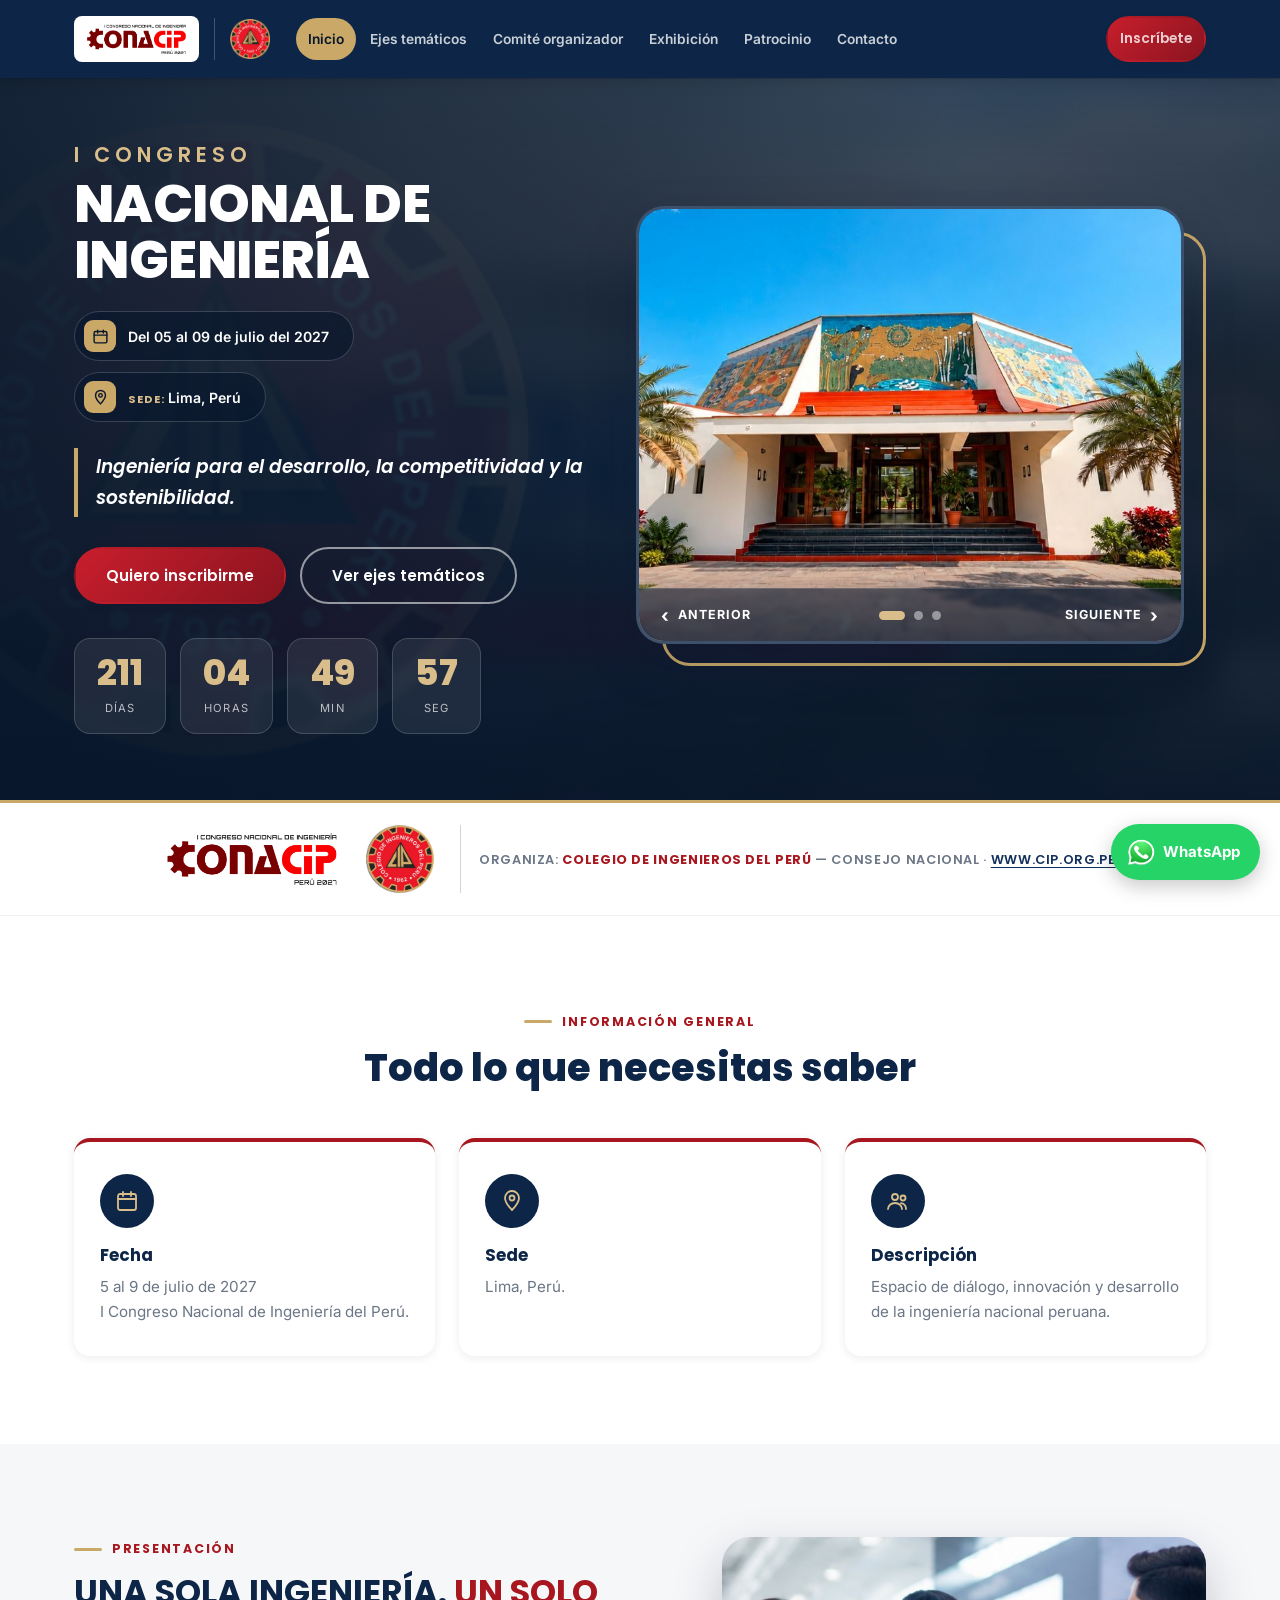
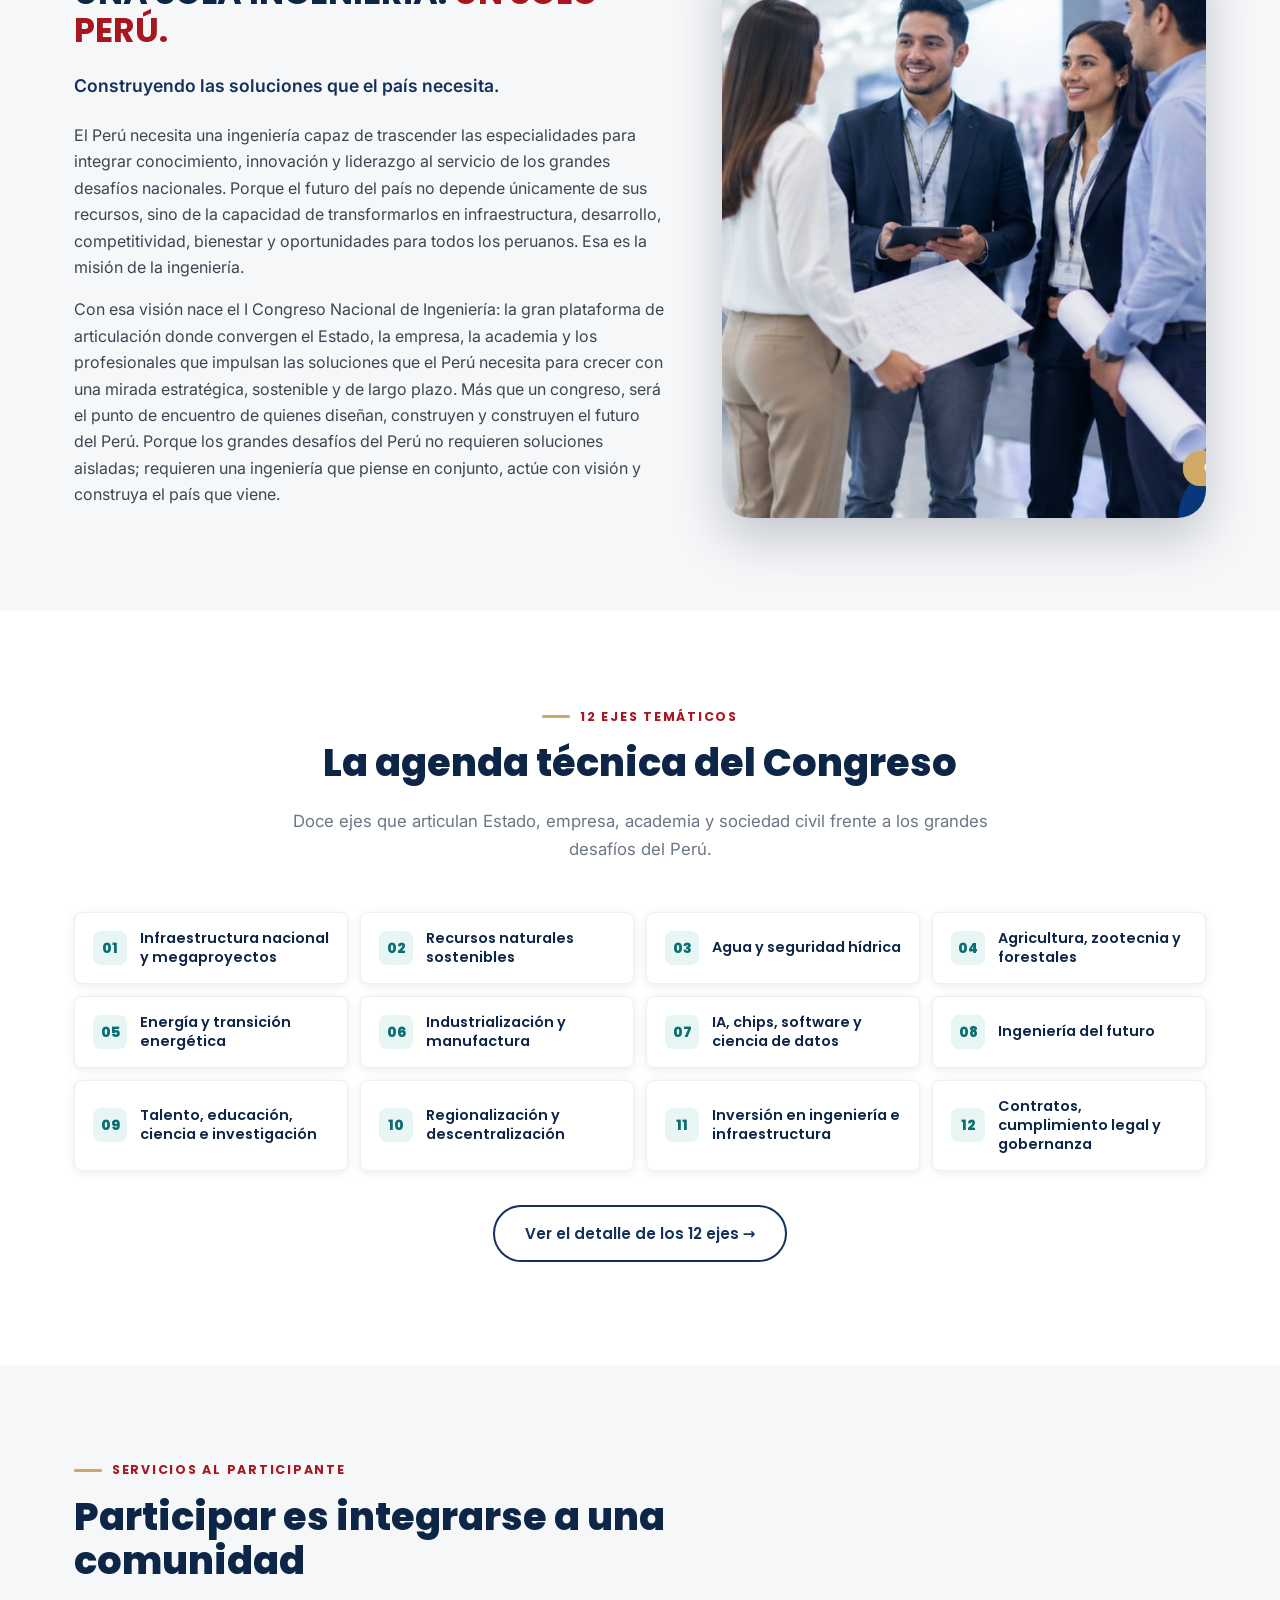
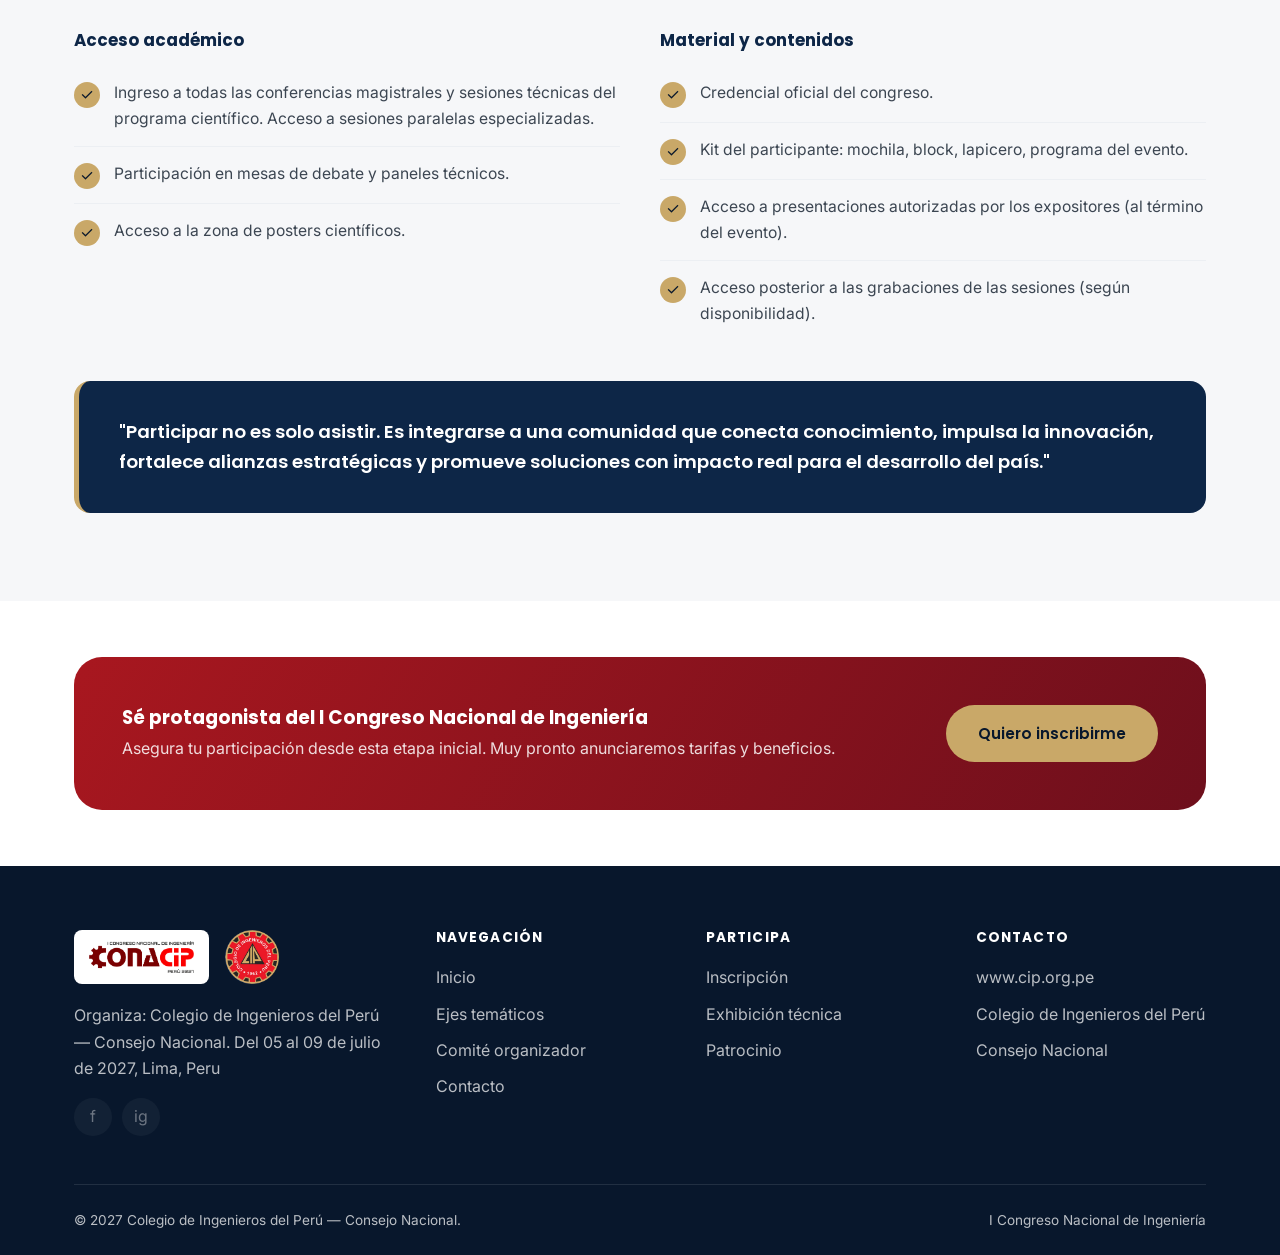
==== commit dd68bee8: "Obs. 14 (parcial): quitar LinkedIn y TikTok de redes sociales" ====
--- a/index.html
+++ b/index.html
@@ -257,8 +257,6 @@
         <div class="footer-social">
           <a href="#" aria-label="Facebook (próximamente)" title="Próximamente">f</a>
           <a href="#" aria-label="Instagram (próximamente)" title="Próximamente">ig</a>
-          <a href="#" aria-label="LinkedIn (próximamente)" title="Próximamente">in</a>
-          <a href="#" aria-label="TikTok (próximamente)" title="Próximamente">tt</a>
         </div>
       </div>
       <div class="footer-col">
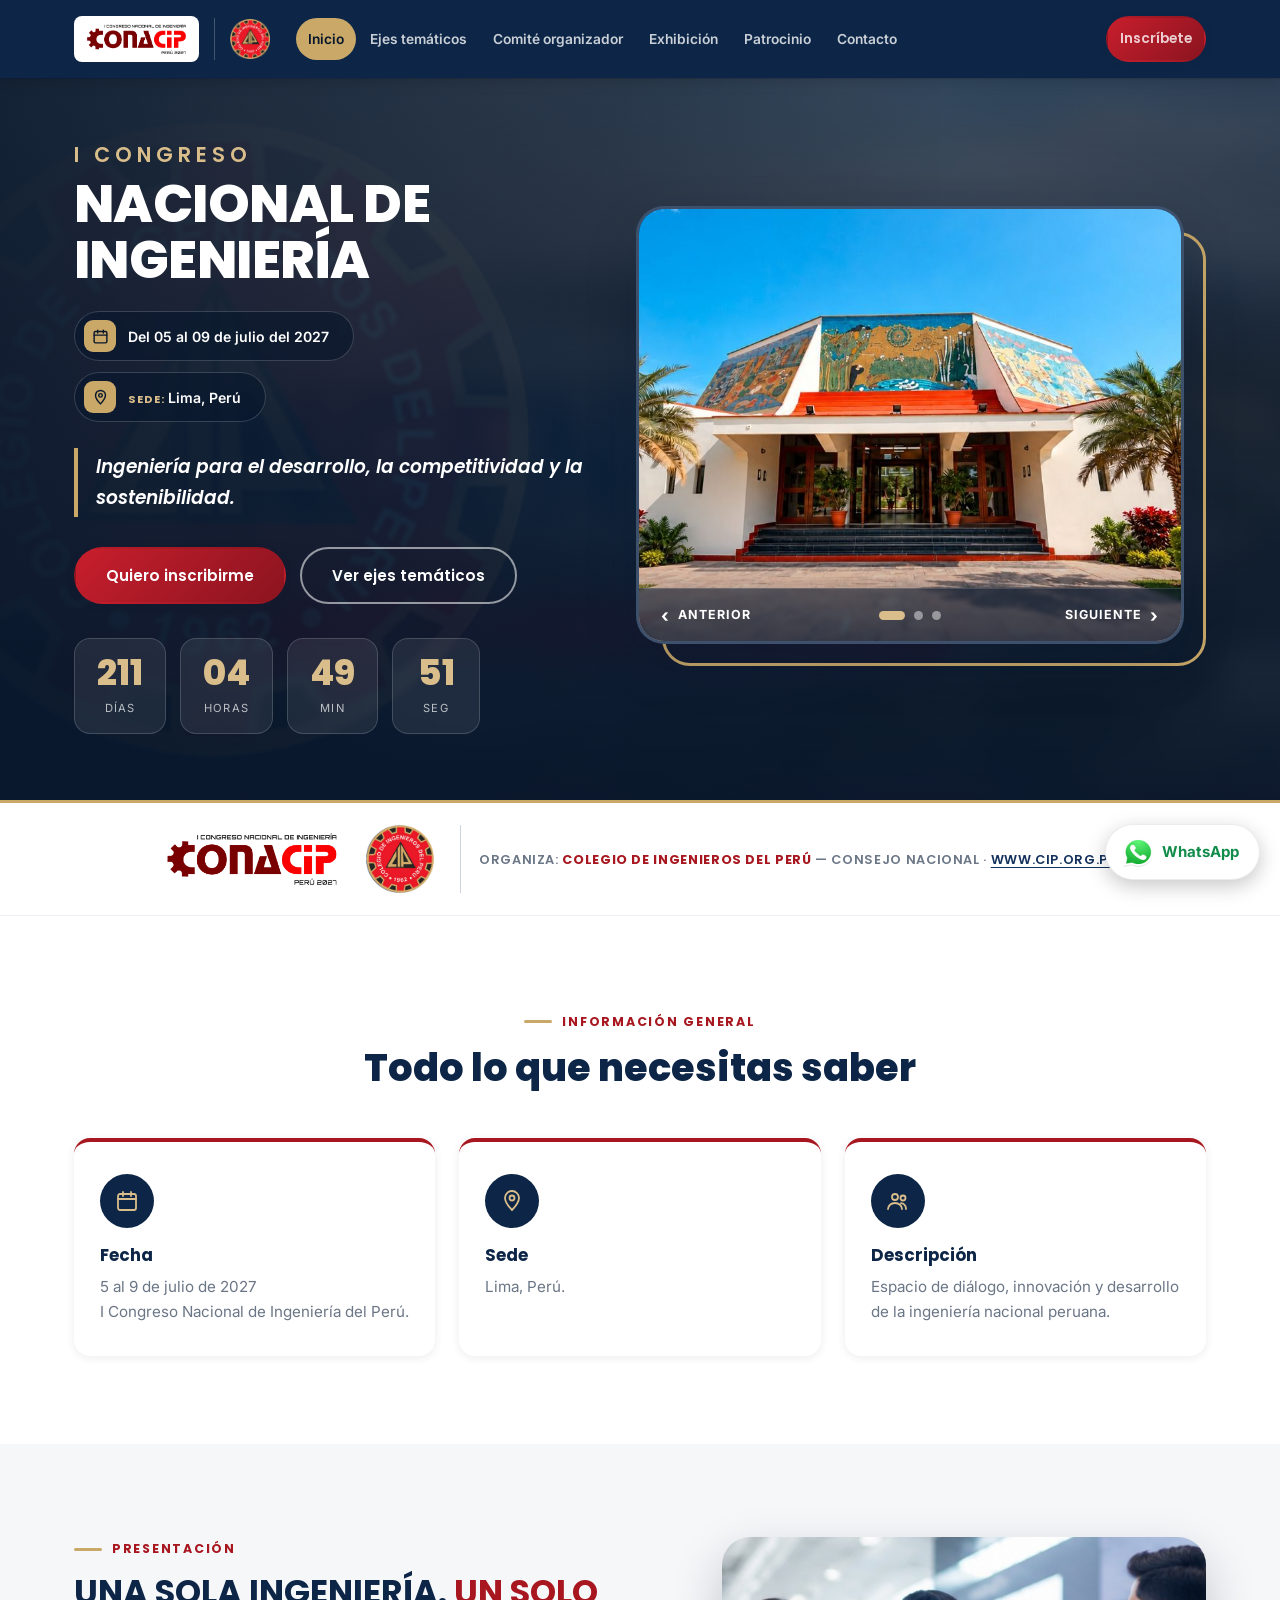
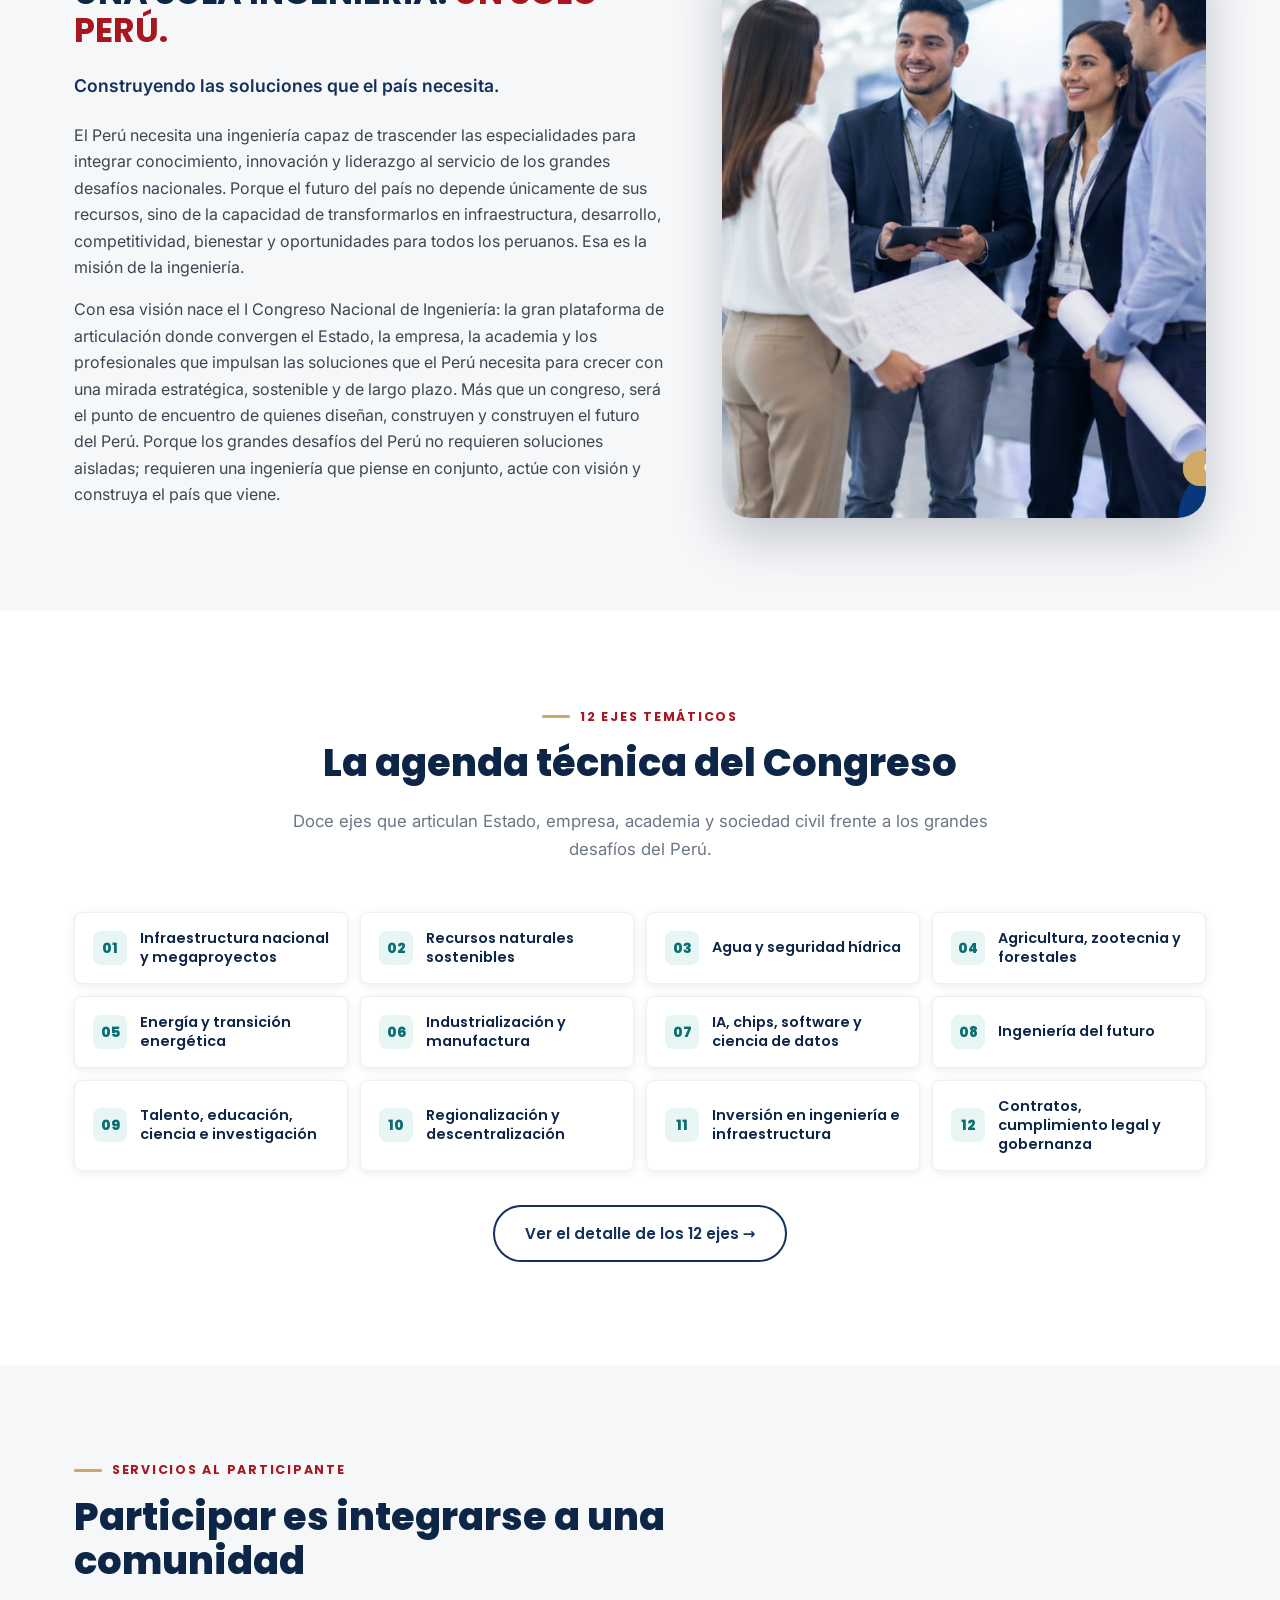
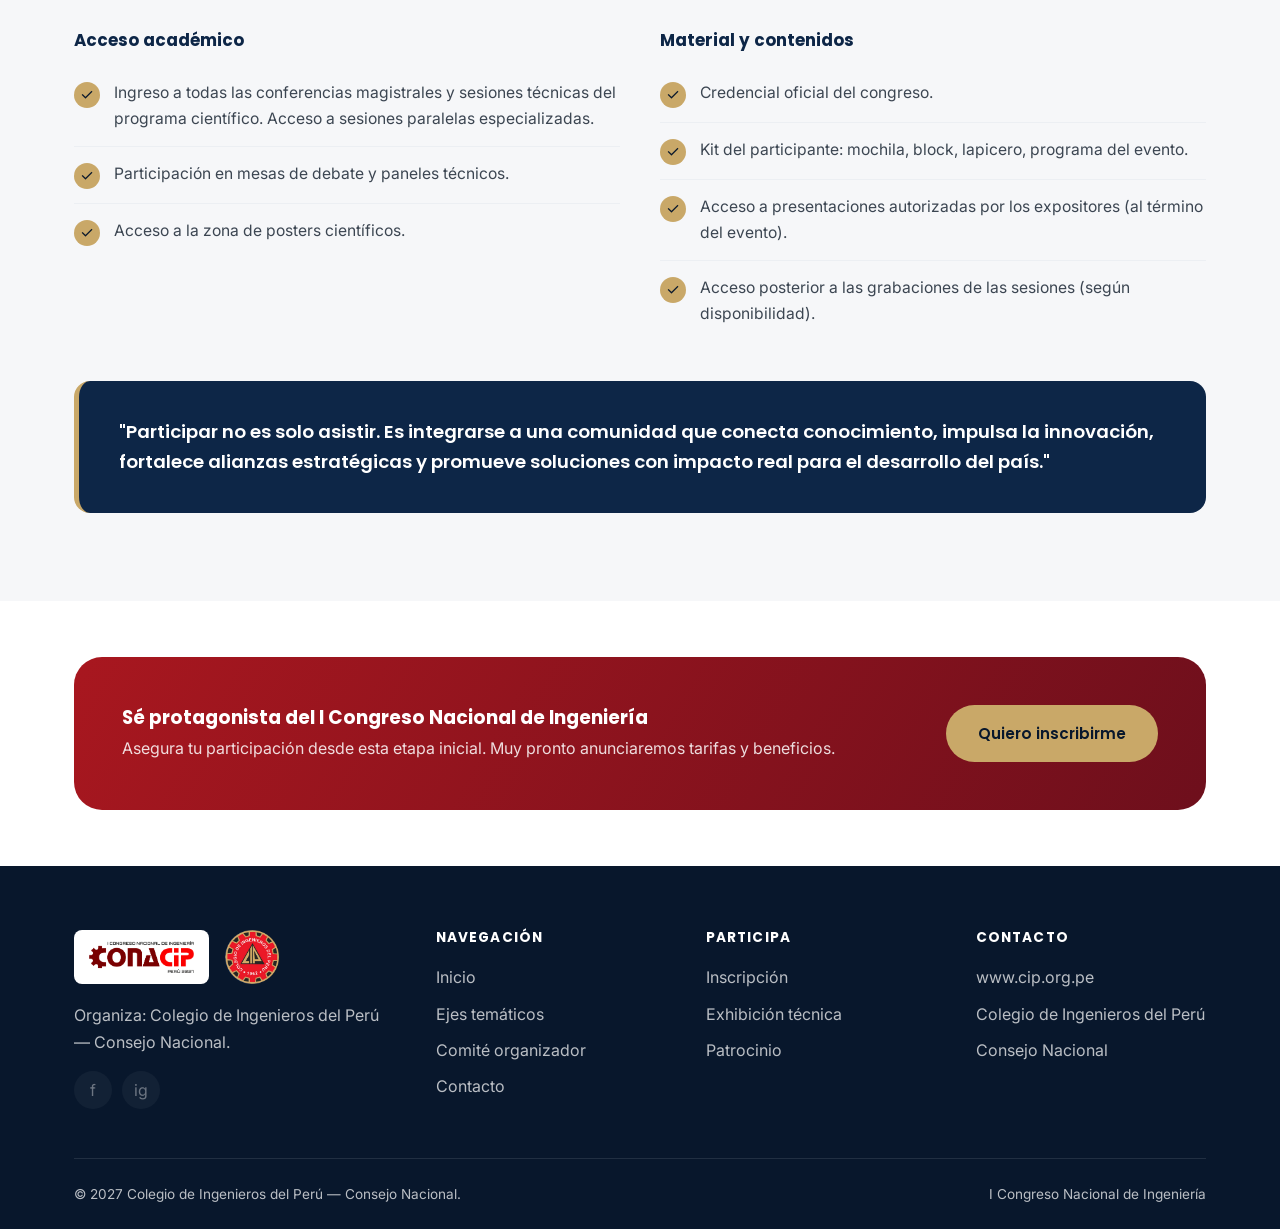
==== commit 74269224: "Obs. 12: Se elimina la fecha" ====
--- a/index.html
+++ b/index.html
@@ -253,7 +253,7 @@
           <span class="mark-badge"><img src="assets/img/logo-conacip.png" alt="I Congreso Nacional de Ingeniería"></span>
           <img src="assets/img/logo-cip-seal.png" alt="Colegio de Ingenieros del Perú" class="seal">
         </div>
-        <p>Organiza: Colegio de Ingenieros del Perú — Consejo Nacional. Del 05 al 09 de julio de 2027, Lima, Peru</p>
+        <p>Organiza: Colegio de Ingenieros del Perú — Consejo Nacional.</p>
         <div class="footer-social">
           <a href="#" aria-label="Facebook (próximamente)" title="Próximamente">f</a>
           <a href="#" aria-label="Instagram (próximamente)" title="Próximamente">ig</a>
--- a/css/styles-v3.css
+++ b/css/styles-v3.css
@@ -2589,8 +2589,9 @@
   height: 56px;
   padding: 0 20px 0 16px;
   border-radius: 999px;
-  background: #25d366;
-  color: #fff;
+  background: #fff;
+  color: #128c4a;
+  border: 1px solid rgba(0, 0, 0, 0.08);
   font-weight: 700;
   font-size: 15px;
   text-decoration: none;
@@ -2598,8 +2599,8 @@
   transition: transform 0.2s ease, box-shadow 0.2s ease, background 0.2s ease;
   animation: wa-entrada 0.4s ease 0.8s both;
 }
-.wa-flotante img { width: 28px; height: 28px; object-fit: contain; flex: none; }
-.wa-flotante:hover { background: #1ebe5b; transform: translateY(-2px); box-shadow: 0 10px 26px rgba(0, 0, 0, 0.26); }
+.wa-flotante img { width: 32px; height: 32px; object-fit: contain; flex: none; }
+.wa-flotante:hover { background: #f3fbf6; transform: translateY(-2px); box-shadow: 0 10px 26px rgba(0, 0, 0, 0.26); }
 .wa-flotante:focus-visible { outline: 3px solid #0b2545; outline-offset: 3px; }
 
 @keyframes wa-entrada {
@@ -2620,3 +2621,21 @@
 @media print {
   .wa-flotante { display: none; }
 }
+
+/* ------------------------------------- Patrocinio: tarjetas de retorno ----
+   Fondo blanco con borde de color; el número y las viñetas toman el color
+   del borde (rojo en las impares, azul en las pares). */
+
+.gain-item {
+  --gain-color: var(--red-700);
+  background: #fff;
+  border: 2px solid var(--gain-color);
+  color: #1d1d1f;
+}
+.gain-item:nth-child(odd)  { --gain-color: var(--red-700);  background: #fff; }
+.gain-item:nth-child(even) { --gain-color: var(--navy-800); background: #fff; }
+.gain-num { color: var(--gain-color); }
+.gain-body h3 { color: #1d1d1f; }
+.gain-body p,
+.gain-body li { color: #333; }
+.gain-body li::before { background: var(--gain-color); }
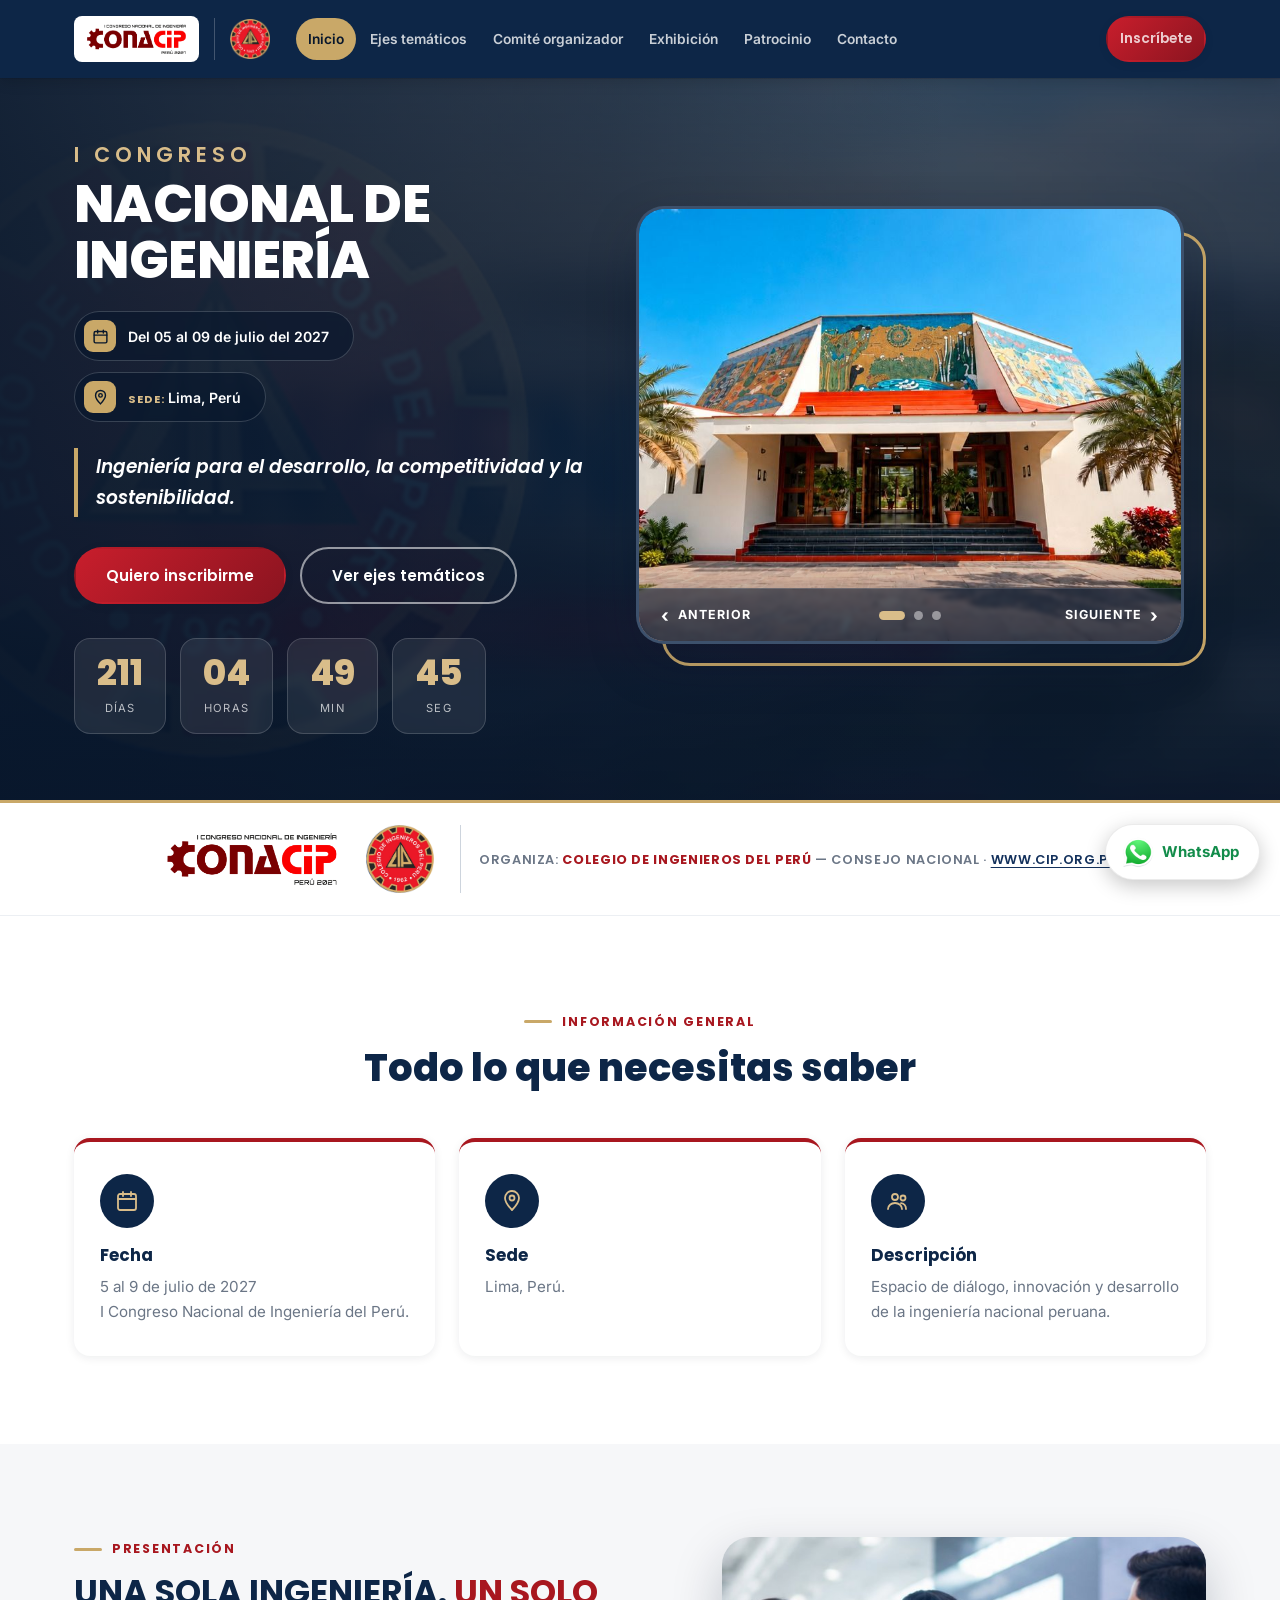
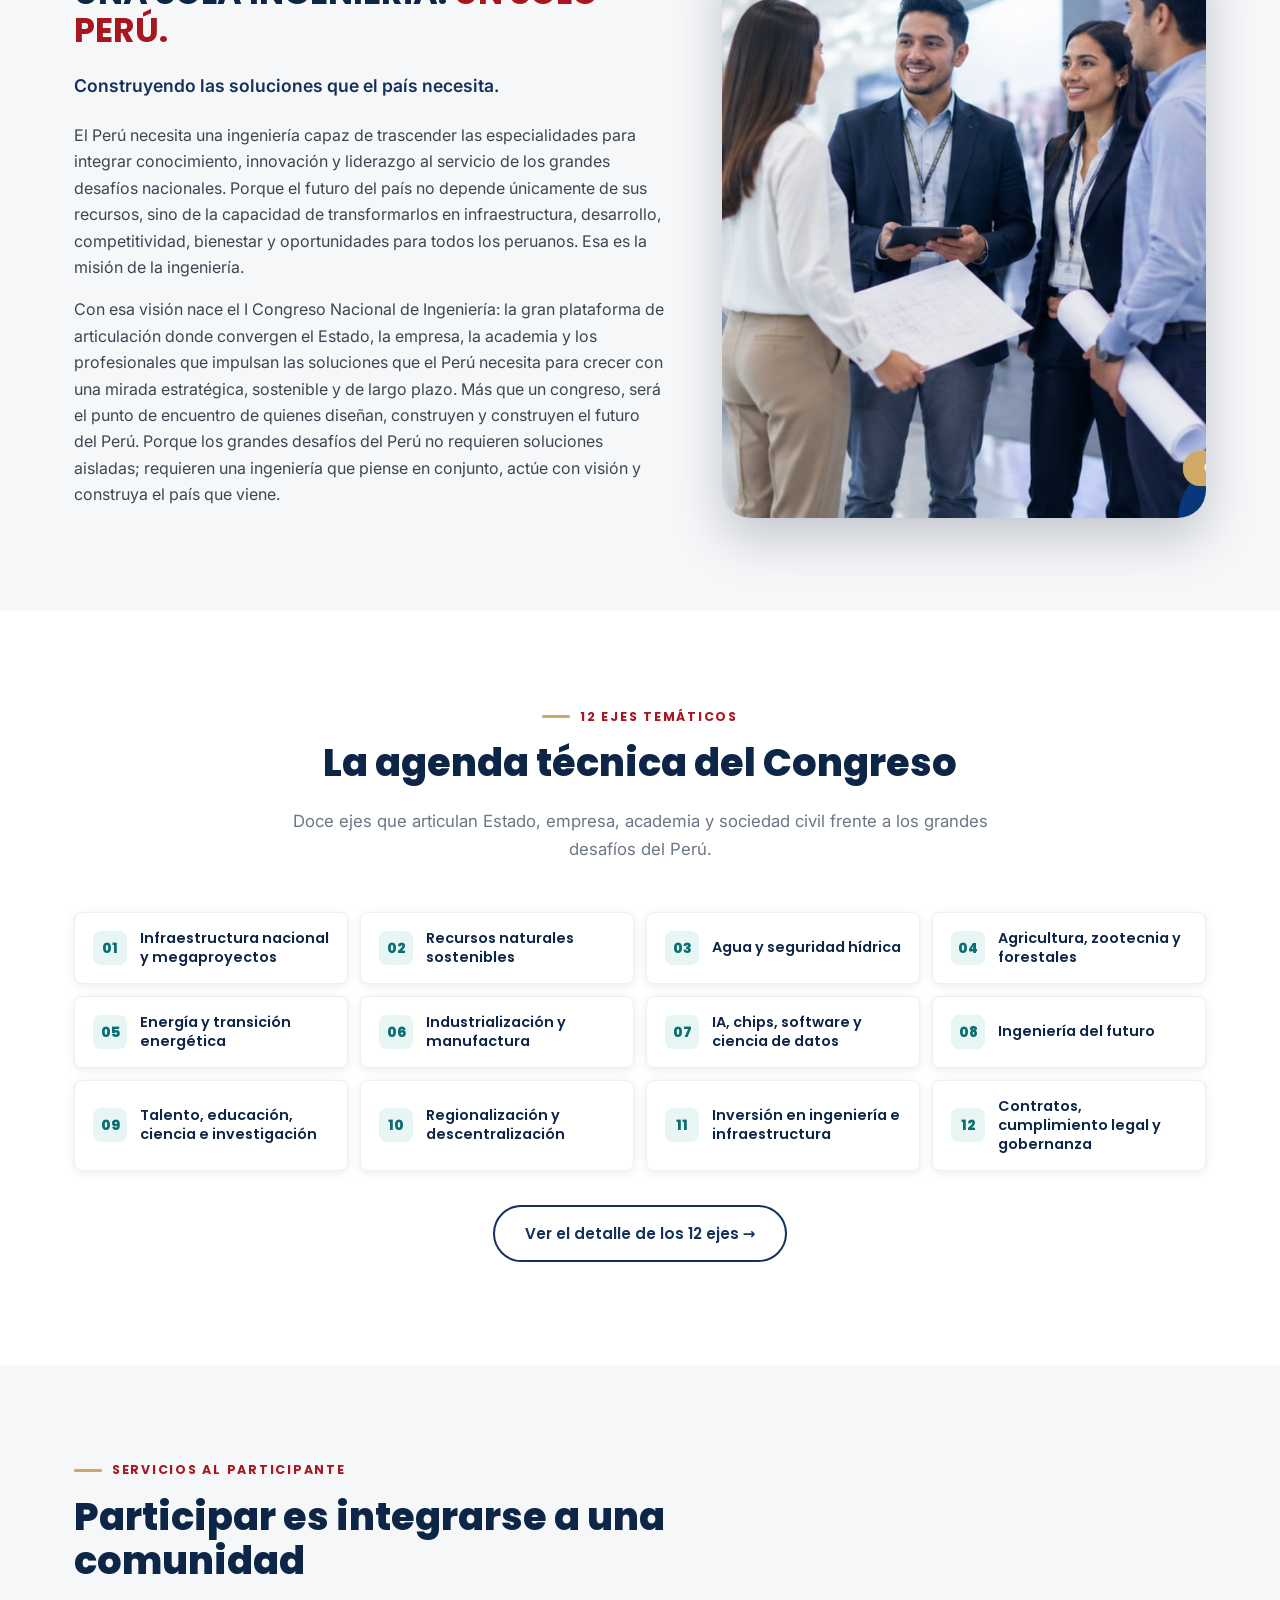
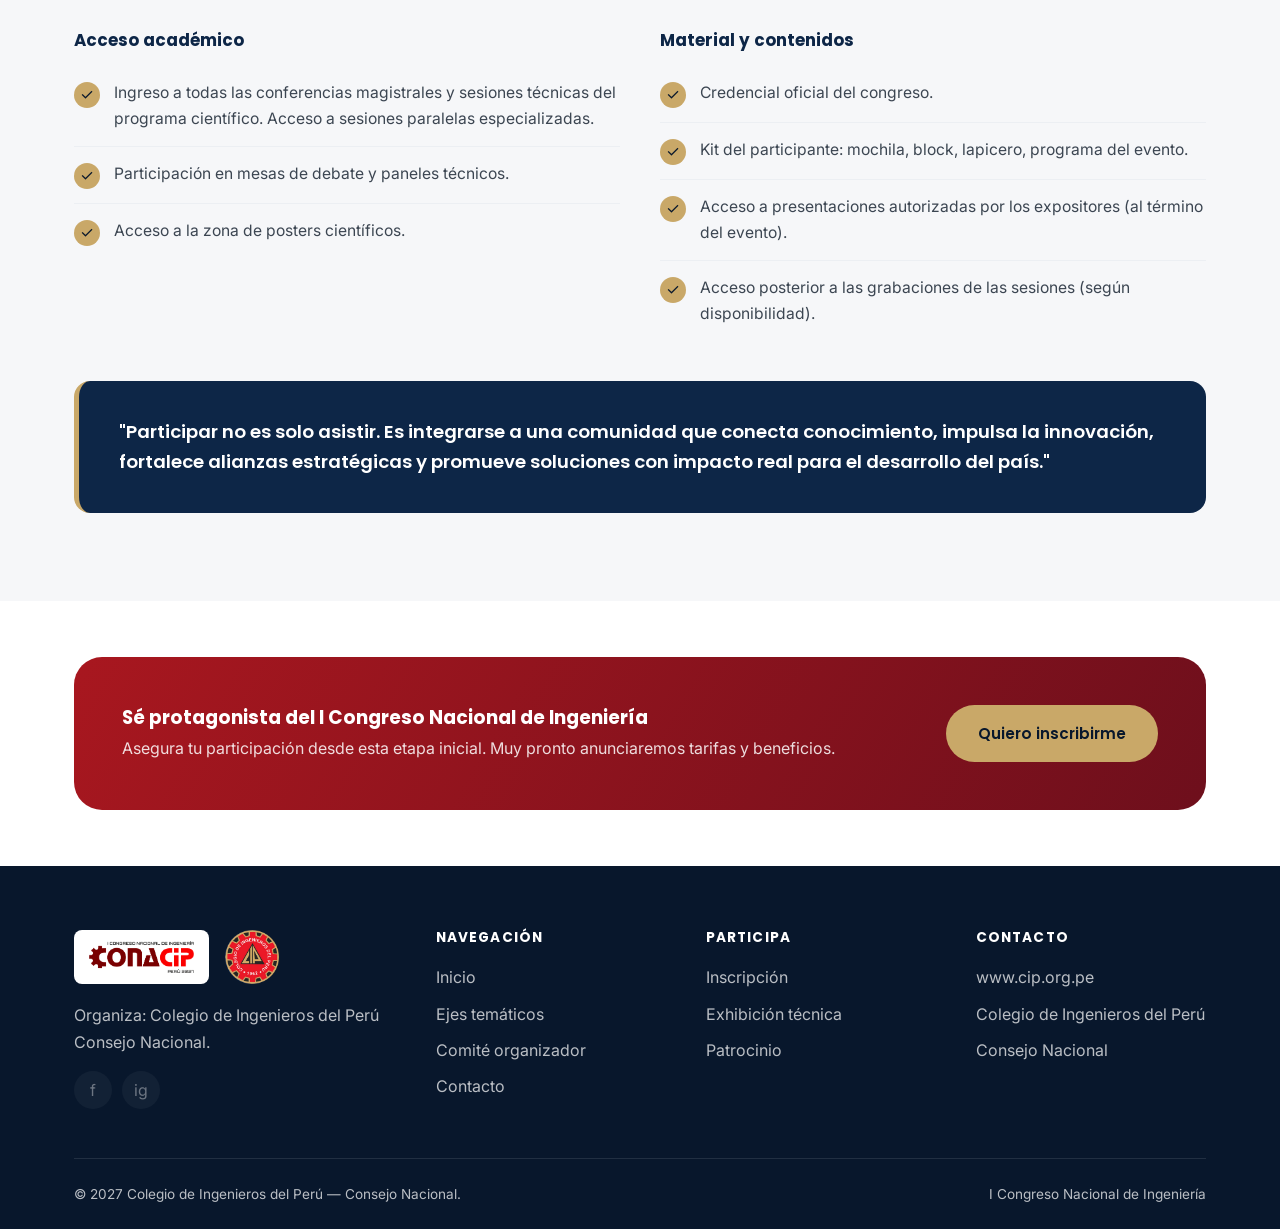
==== commit bca242f6: "Obs. 13: 'Consejo Nacional' en segundo renglón (Contacto y pie de página)" ====
--- a/index.html
+++ b/index.html
@@ -253,7 +253,7 @@
           <span class="mark-badge"><img src="assets/img/logo-conacip.png" alt="I Congreso Nacional de Ingeniería"></span>
           <img src="assets/img/logo-cip-seal.png" alt="Colegio de Ingenieros del Perú" class="seal">
         </div>
-        <p>Organiza: Colegio de Ingenieros del Perú — Consejo Nacional.</p>
+        <p>Organiza: Colegio de Ingenieros del Perú<br>Consejo Nacional.</p>
         <div class="footer-social">
           <a href="#" aria-label="Facebook (próximamente)" title="Próximamente">f</a>
           <a href="#" aria-label="Instagram (próximamente)" title="Próximamente">ig</a>
--- a/css/styles-v3.css
+++ b/css/styles-v3.css
@@ -2202,7 +2202,7 @@
   --pl-reserva: var(--gold-500);
   --pl-ocupado: var(--navy-800);
   /* Piso del recinto: es grass, por eso va en verde */
-  --pl-cesped: #9fcf7f;
+  --pl-cesped: #d8dce2;
 }
 
 /* El plano necesita más ancho que el resto de la página: esta sección
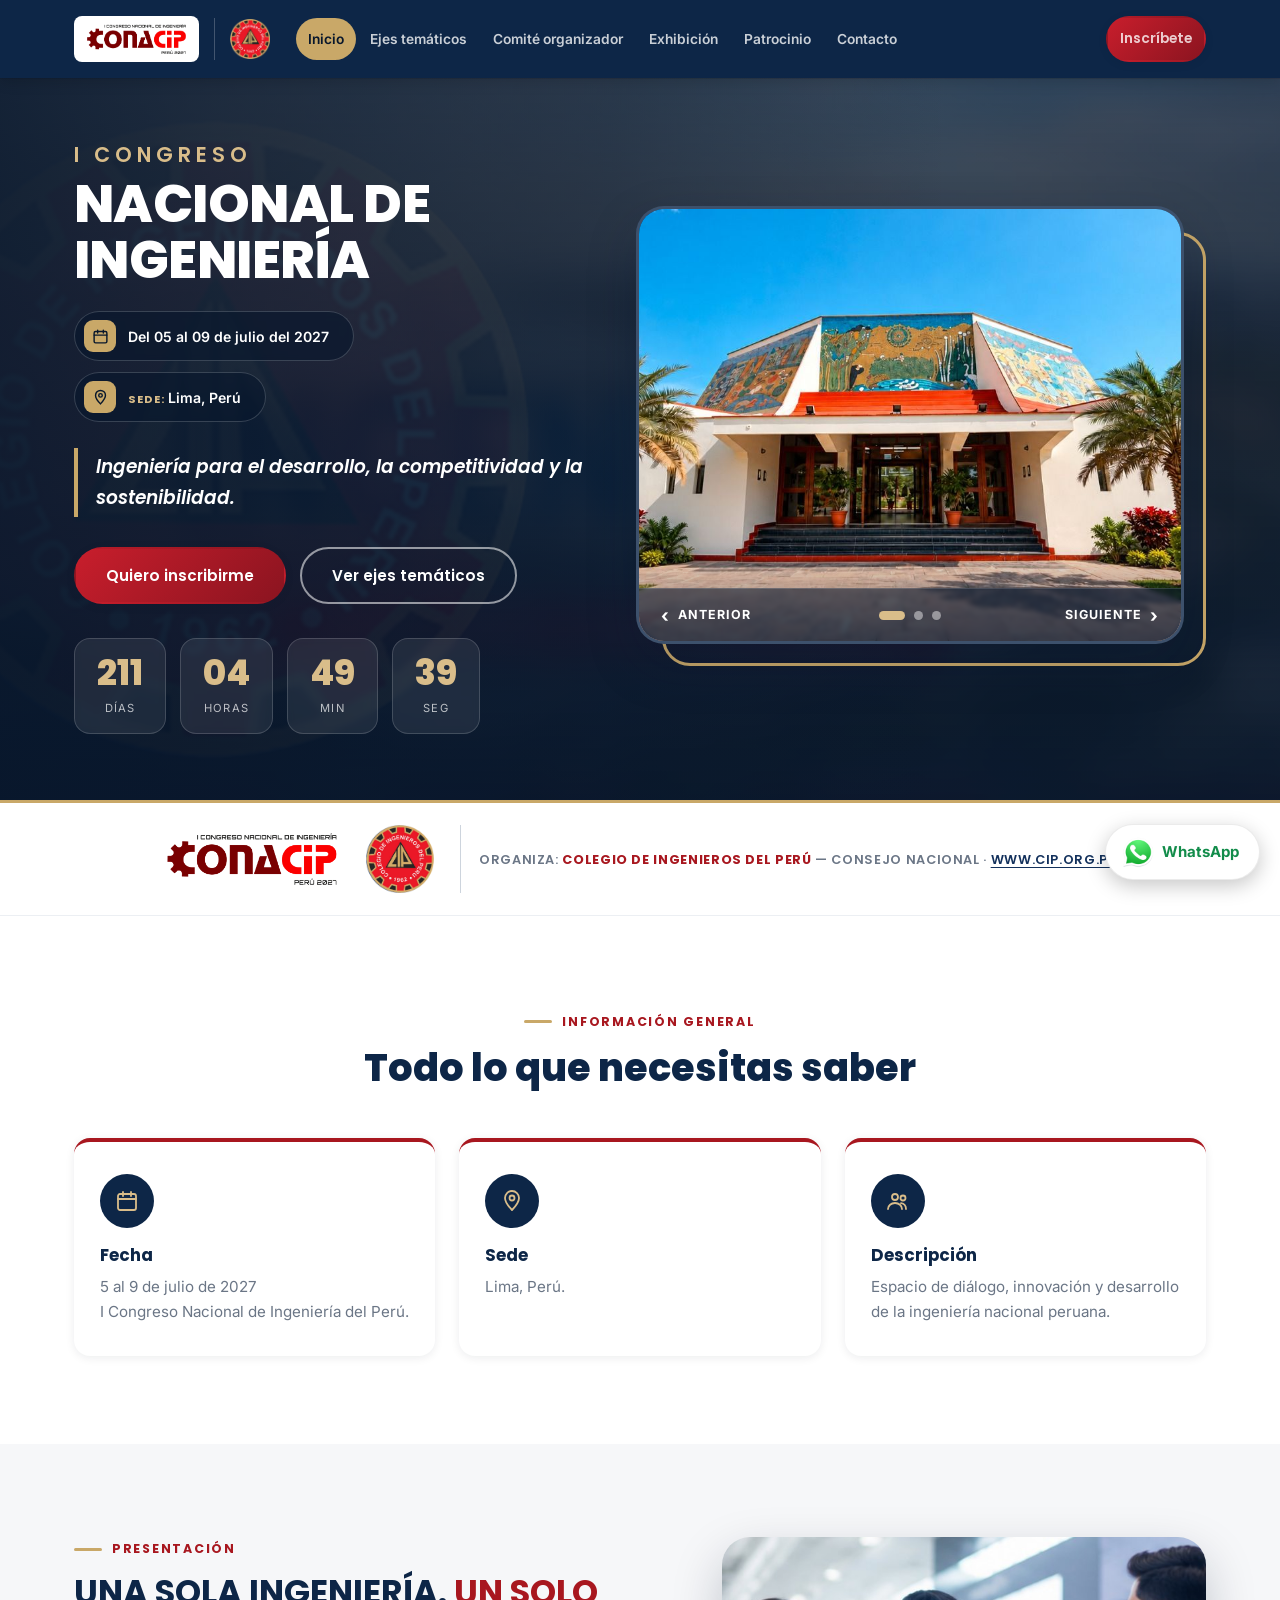
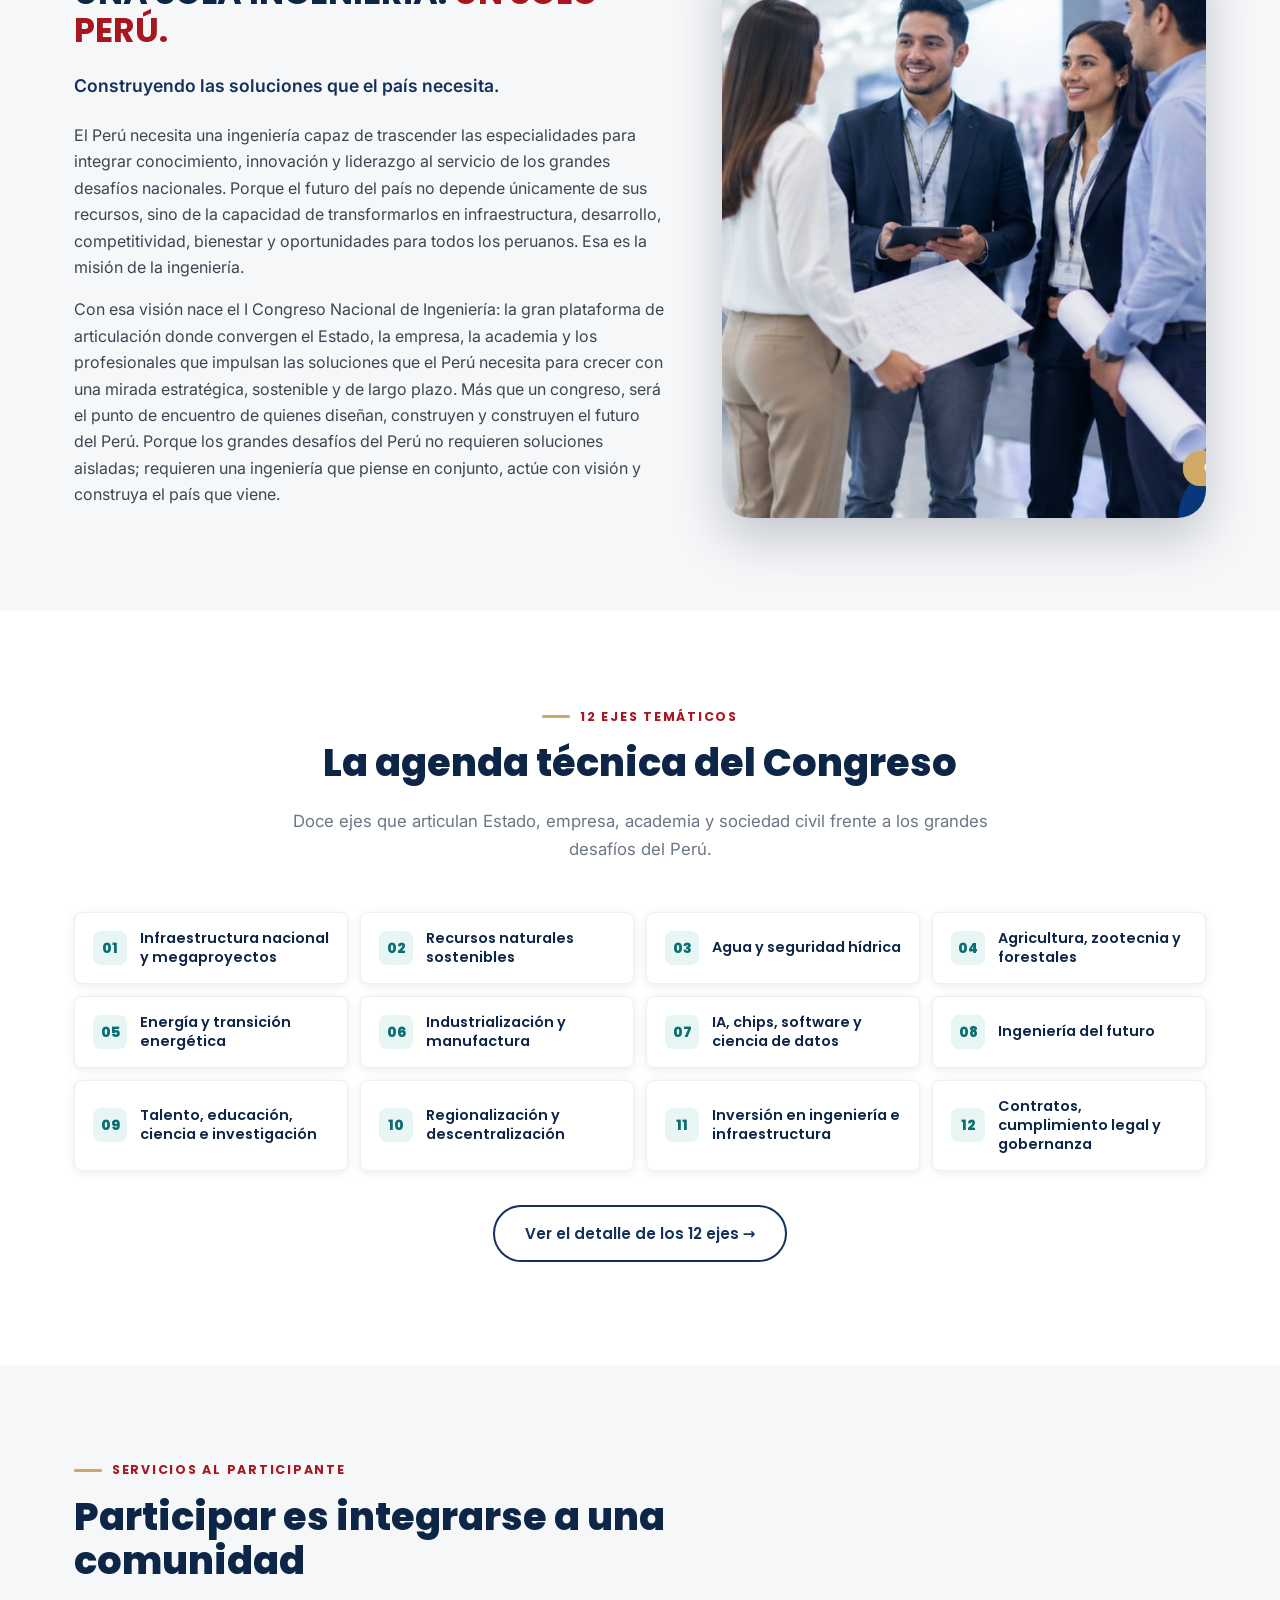
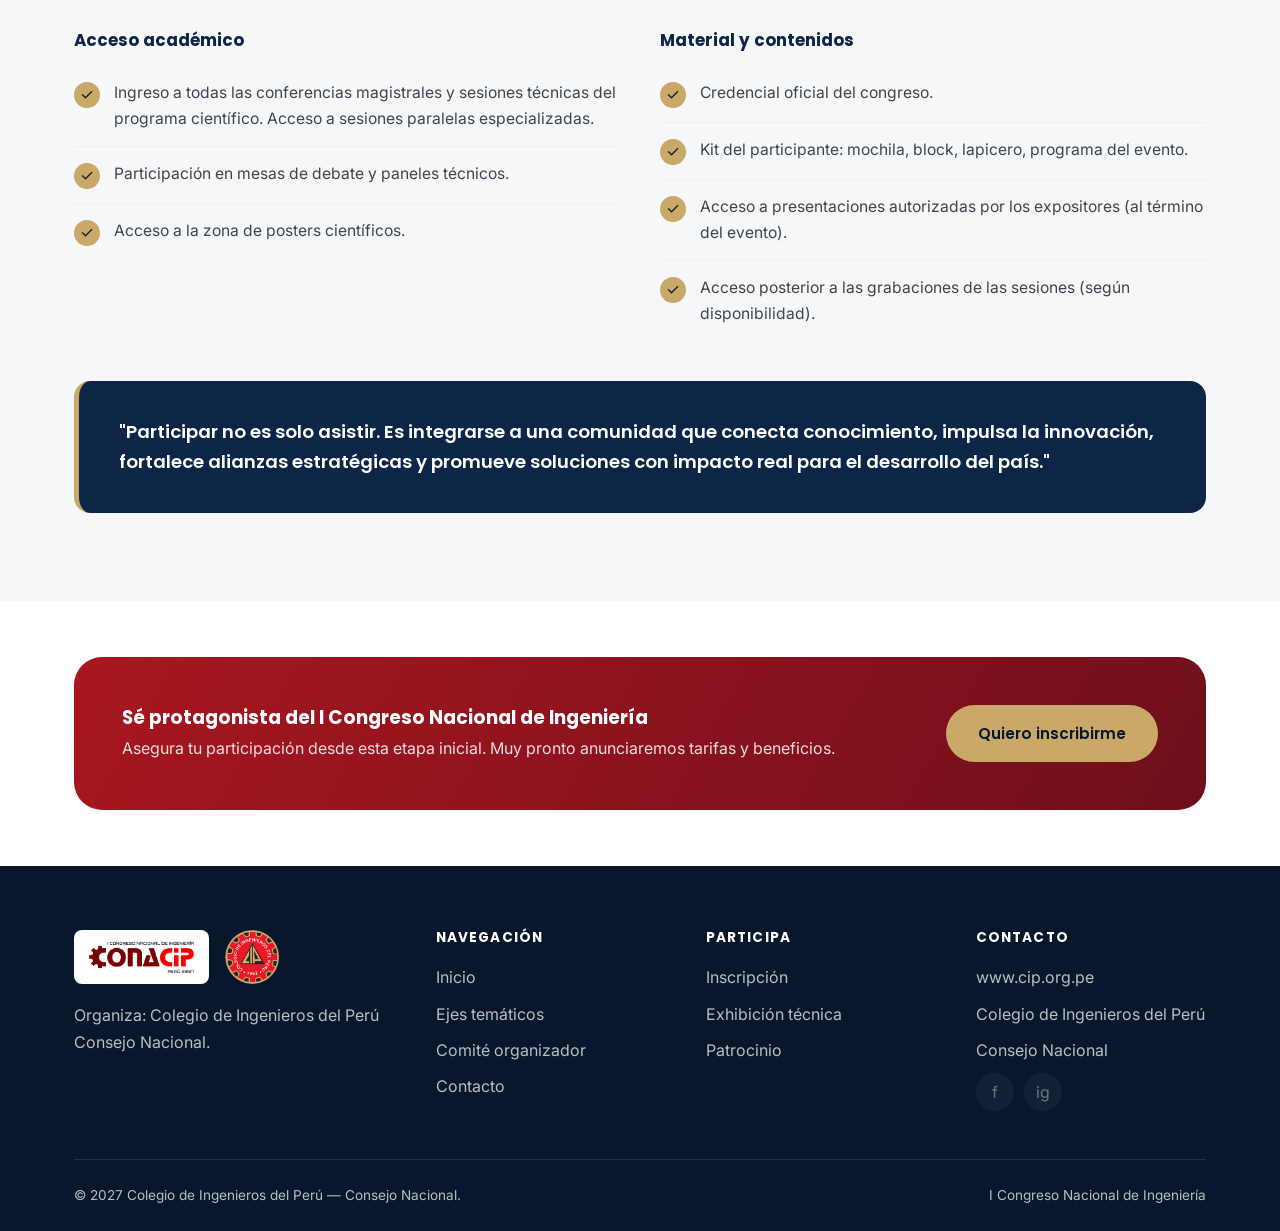
==== commit 33b53ec9: "Obs. 14: mover redes sociales a la columna Contacto del pie" ====
--- a/index.html
+++ b/index.html
@@ -254,10 +254,6 @@
           <img src="assets/img/logo-cip-seal.png" alt="Colegio de Ingenieros del Perú" class="seal">
         </div>
         <p>Organiza: Colegio de Ingenieros del Perú<br>Consejo Nacional.</p>
-        <div class="footer-social">
-          <a href="#" aria-label="Facebook (próximamente)" title="Próximamente">f</a>
-          <a href="#" aria-label="Instagram (próximamente)" title="Próximamente">ig</a>
-        </div>
       </div>
       <div class="footer-col">
         <h4>Navegación</h4>
@@ -283,6 +279,10 @@
           <li>Colegio de Ingenieros del Perú</li>
           <li>Consejo Nacional</li>
         </ul>
+        <div class="footer-social">
+          <a href="#" aria-label="Facebook (próximamente)" title="Próximamente">f</a>
+          <a href="#" aria-label="Instagram (próximamente)" title="Próximamente">ig</a>
+        </div>
       </div>
     </div>
     <div class="footer-bottom">
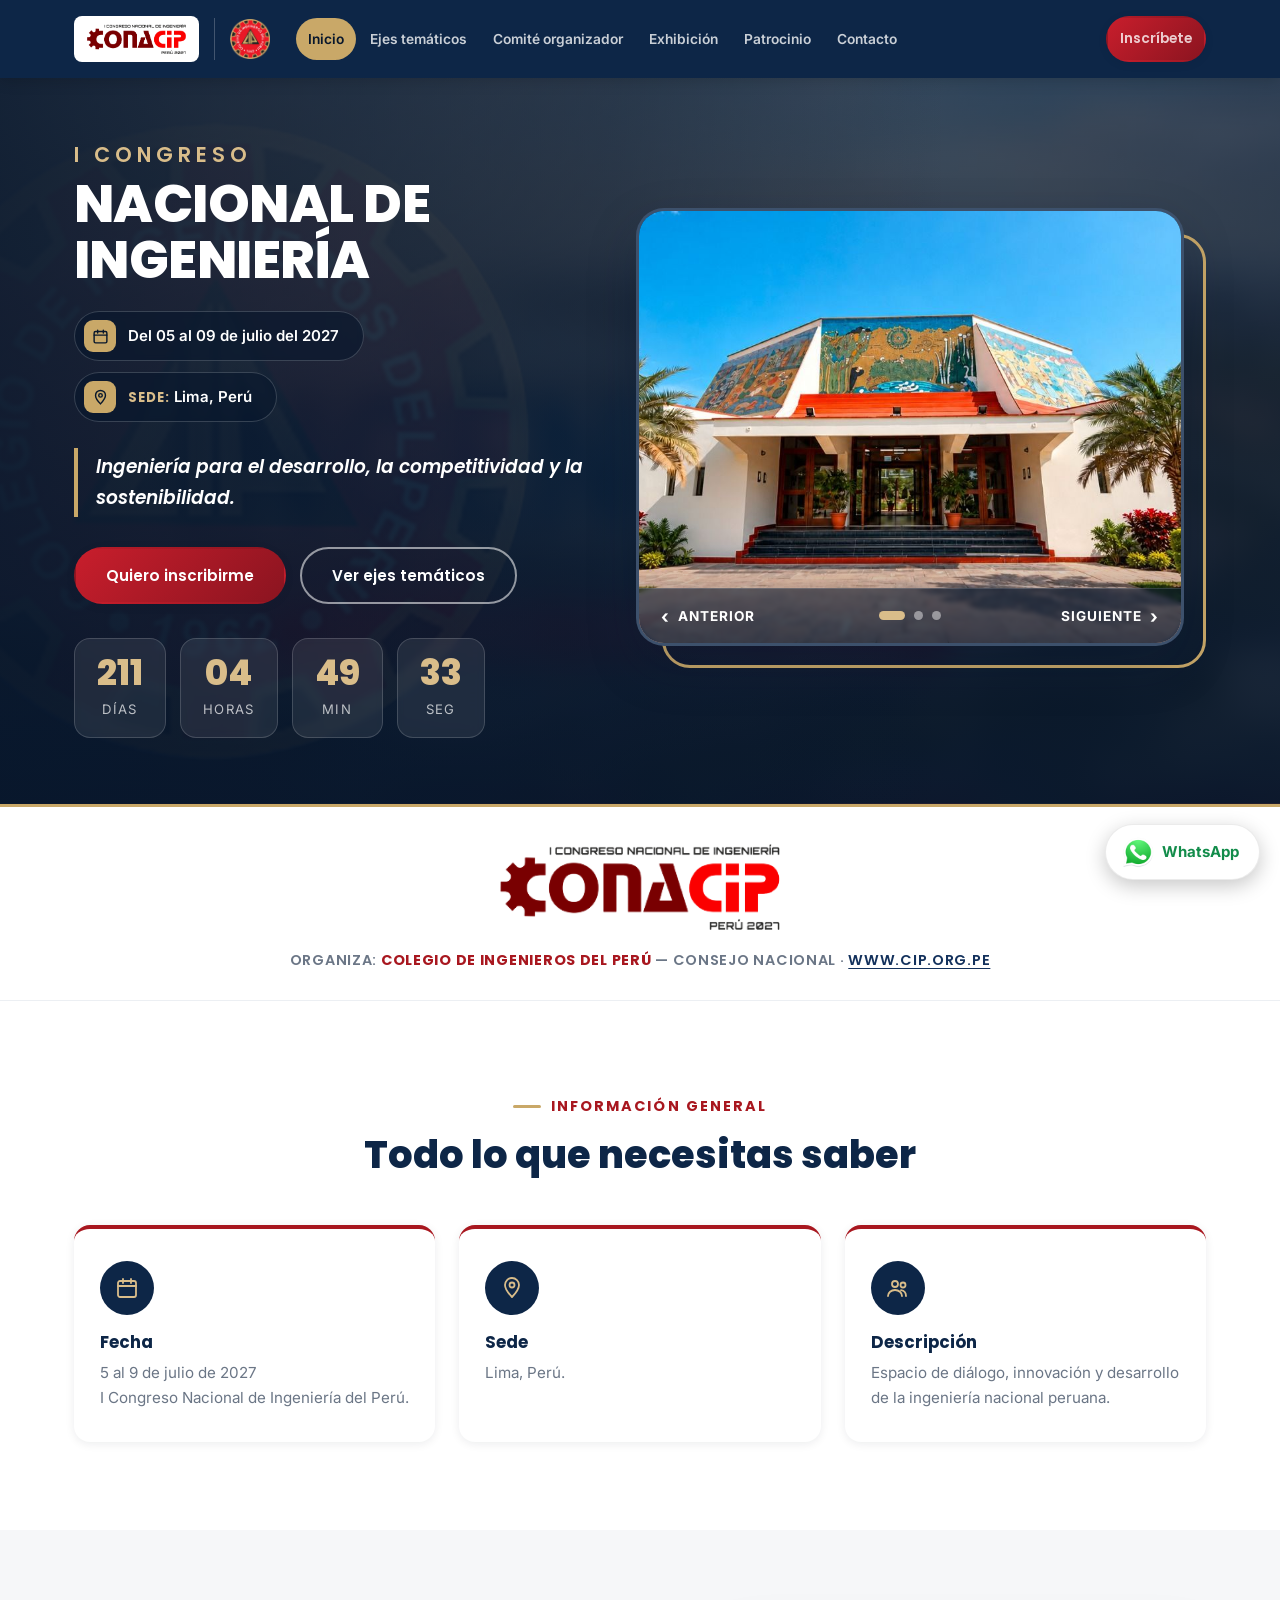
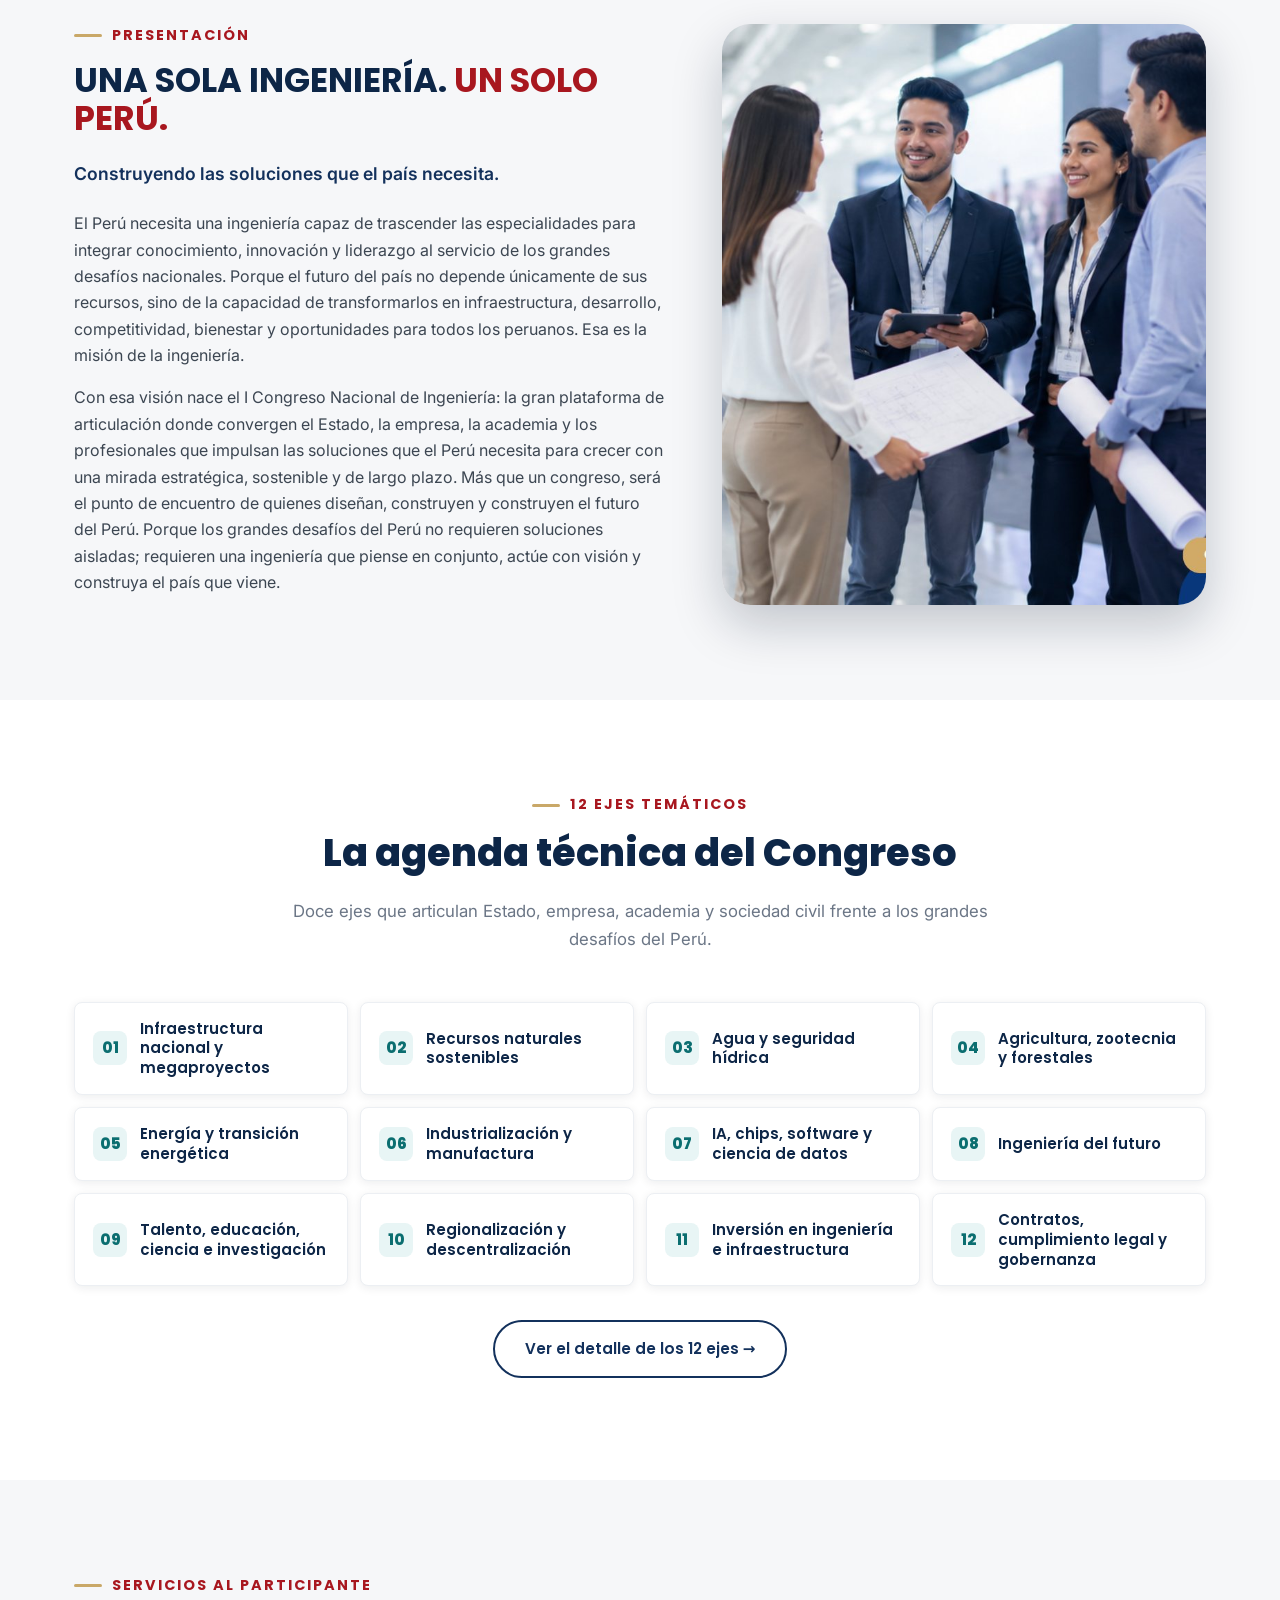
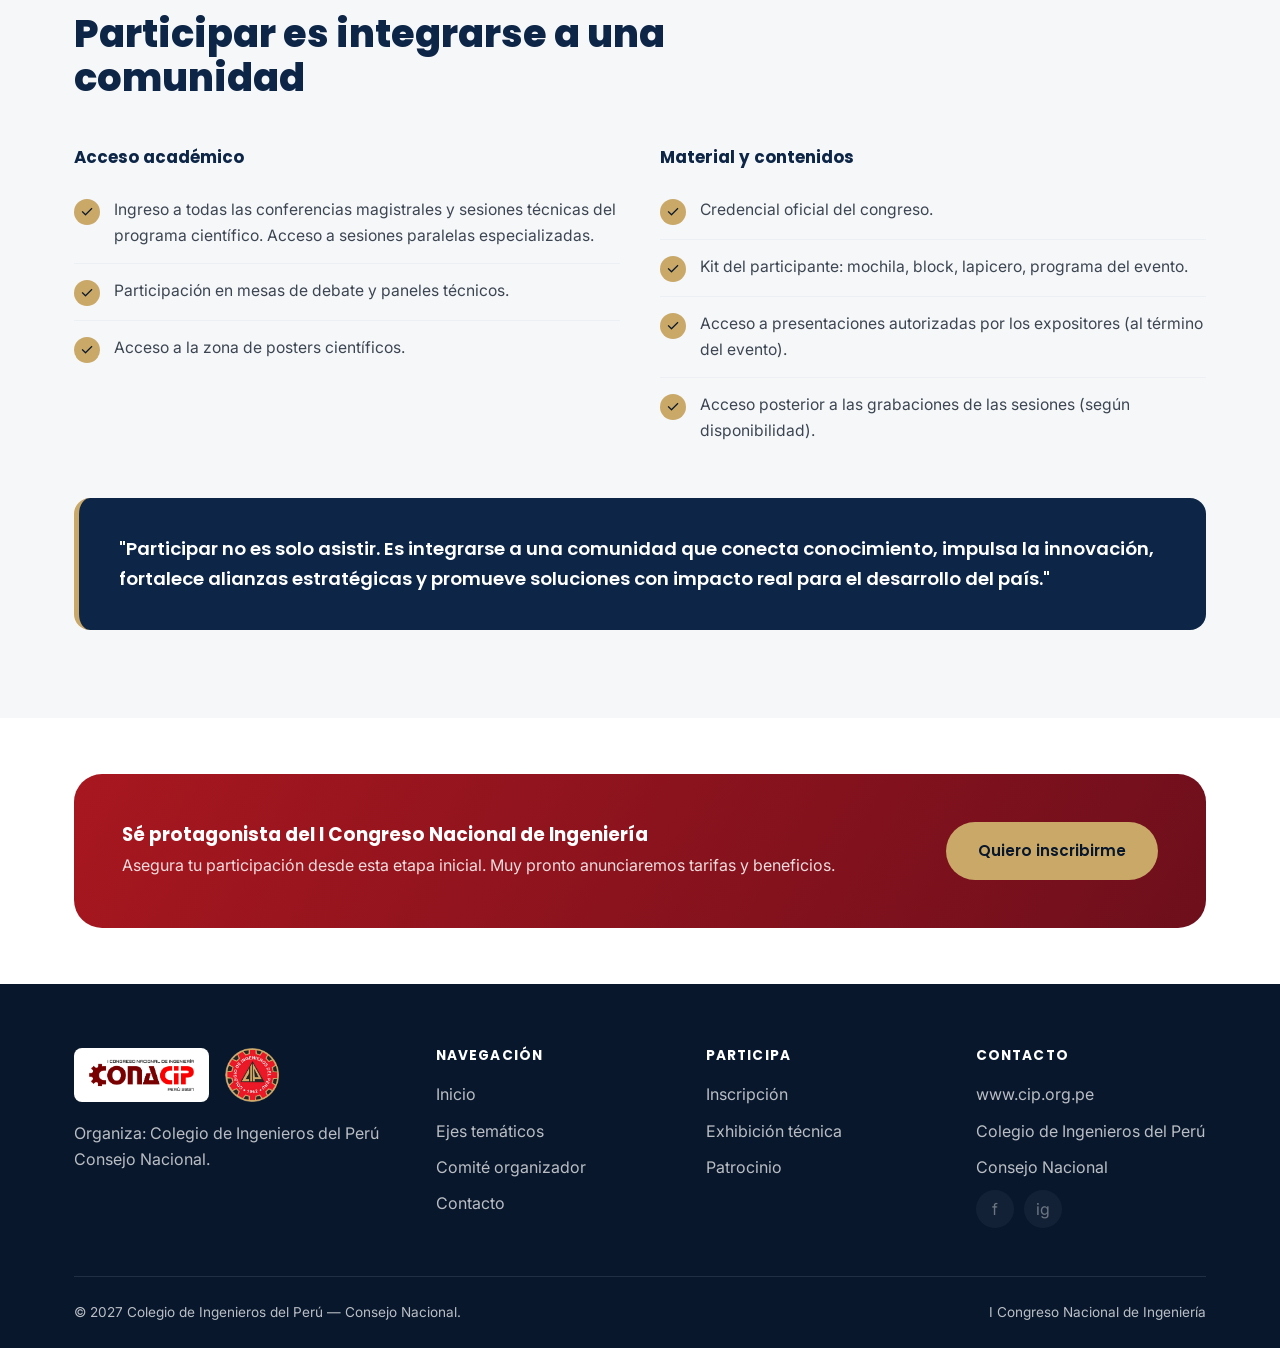
==== commit e58bbed3: "Obs. 4, se centra el logo CONACIP, se elimina el logo del CIPCN, se baja el texto" ====
--- a/index.html
+++ b/index.html
@@ -110,7 +110,6 @@
   <div class="container">
     <span class="marks">
       <img src="assets/img/logo-conacip.png" alt="CONACIP Perú 2027" class="logo-event">
-      <img src="assets/img/logo-cip-seal.png" alt="Sello del Colegio de Ingenieros del Perú" class="seal">
     </span>
     <p>Organiza: <strong>Colegio de Ingenieros del Perú</strong> — Consejo Nacional · <a href="https://www.cip.org.pe" target="_blank" rel="noopener">www.cip.org.pe</a></p>
   </div>
--- a/css/styles-v3.css
+++ b/css/styles-v3.css
@@ -2638,4 +2638,76 @@
 .gain-body h3 { color: #1d1d1f; }
 .gain-body p,
 .gain-body li { color: #333; }
-.gain-body li::before { background: var(--gain-color); }+.gain-body li::before { background: var(--gain-color); }
+
+/* =========================================================================
+   LEGIBILIDAD — tamaños mínimos de texto en todo el sitio
+   Criterio: textos de lectura ≥ 16 px; secundarios ≥ 14–15 px; etiquetas
+   en mayúsculas ≥ 13 px. No se tocan el menú superior ni el pie de página.
+   Para volver atrás, basta con borrar este bloque.
+   ========================================================================= */
+
+/* Etiquetas en mayúsculas */
+body.v3 .eyebrow { font-size: 0.9rem; }
+body.v3 .persona-cargo,
+body.v3 .org-etiqueta,
+body.v3 .equipo-num,
+body.v3 .eje-pill,
+body.v3 .org-decano .persona-cargo,
+body.v3 .eje-nav-link .texto span,
+body.v3 .hero-v3-meta .lbl,
+body.v3 .unit .label { font-size: 0.82rem; }
+body.v3 .eje-tile-num,
+body.v3 .tag,
+body.v3 .sponsor-slots .slot,
+body.v3 .canal-texto small,
+body.v3 .carousel-arrow .txt,
+body.v3 .eje-block > h2,
+body.v3 .eje-prioridad > h2 { font-size: 0.85rem; }
+
+/* Textos secundarios */
+body.v3 .crumb,
+body.v3 .eje-hero .crumb,
+body.v3 .fuente-oficial,
+body.v3 .organiza-strip p { font-size: 0.9rem; }
+body.v3 .form-note,
+body.v3 .pill-list li,
+body.v3 .chip-v3,
+body.v3 .eje-mini span,
+body.v3 .eje-tile-cta,
+body.v3 .equipo-pendiente,
+body.v3 .plano-visibles,
+body.v3 .plano-scroll-aviso,
+body.v3 .plano-nota { font-size: 0.94rem; }
+body.v3 .plano-chips button,
+body.v3 .plano-select,
+body.v3 .plano-select select { font-size: 0.95rem; }
+
+/* Textos de lectura */
+body.v3 .form-head p,
+body.v3 .modality-card p,
+body.v3 .gain-body p,
+body.v3 .gain-body li,
+body.v3 .benefit-card p,
+body.v3 .eje-tile p,
+body.v3 .eje-alcance li,
+body.v3 .eje-indicadores p,
+body.v3 .plano-leyenda li,
+body.v3 .plano-ficha-vacia { font-size: 1rem; }
+body.v3 .benefit-card p { line-height: 1.6; }
+body.v3 .checklist li { font-size: 1.02rem; }
+body.v3 .benefit-card h4,
+body.v3 .spec-head h3 { font-size: 1.1rem; }
+
+
+
+/* ---------------------------------------- Inicio: franja «Organiza» -----
+   Solo el logo del Congreso, grande y centrado, con el texto debajo. */
+
+body.v3 .organiza-strip { padding: 32px 0 28px; }
+body.v3 .organiza-strip .container { flex-direction: column; gap: 14px; }
+body.v3 .organiza-strip .marks { border-right: none; padding-right: 0; }
+body.v3 .organiza-strip .logo-event { height: 96px; width: auto; }
+@media (max-width: 640px) {
+  body.v3 .organiza-strip .logo-event { height: 64px; }
+}
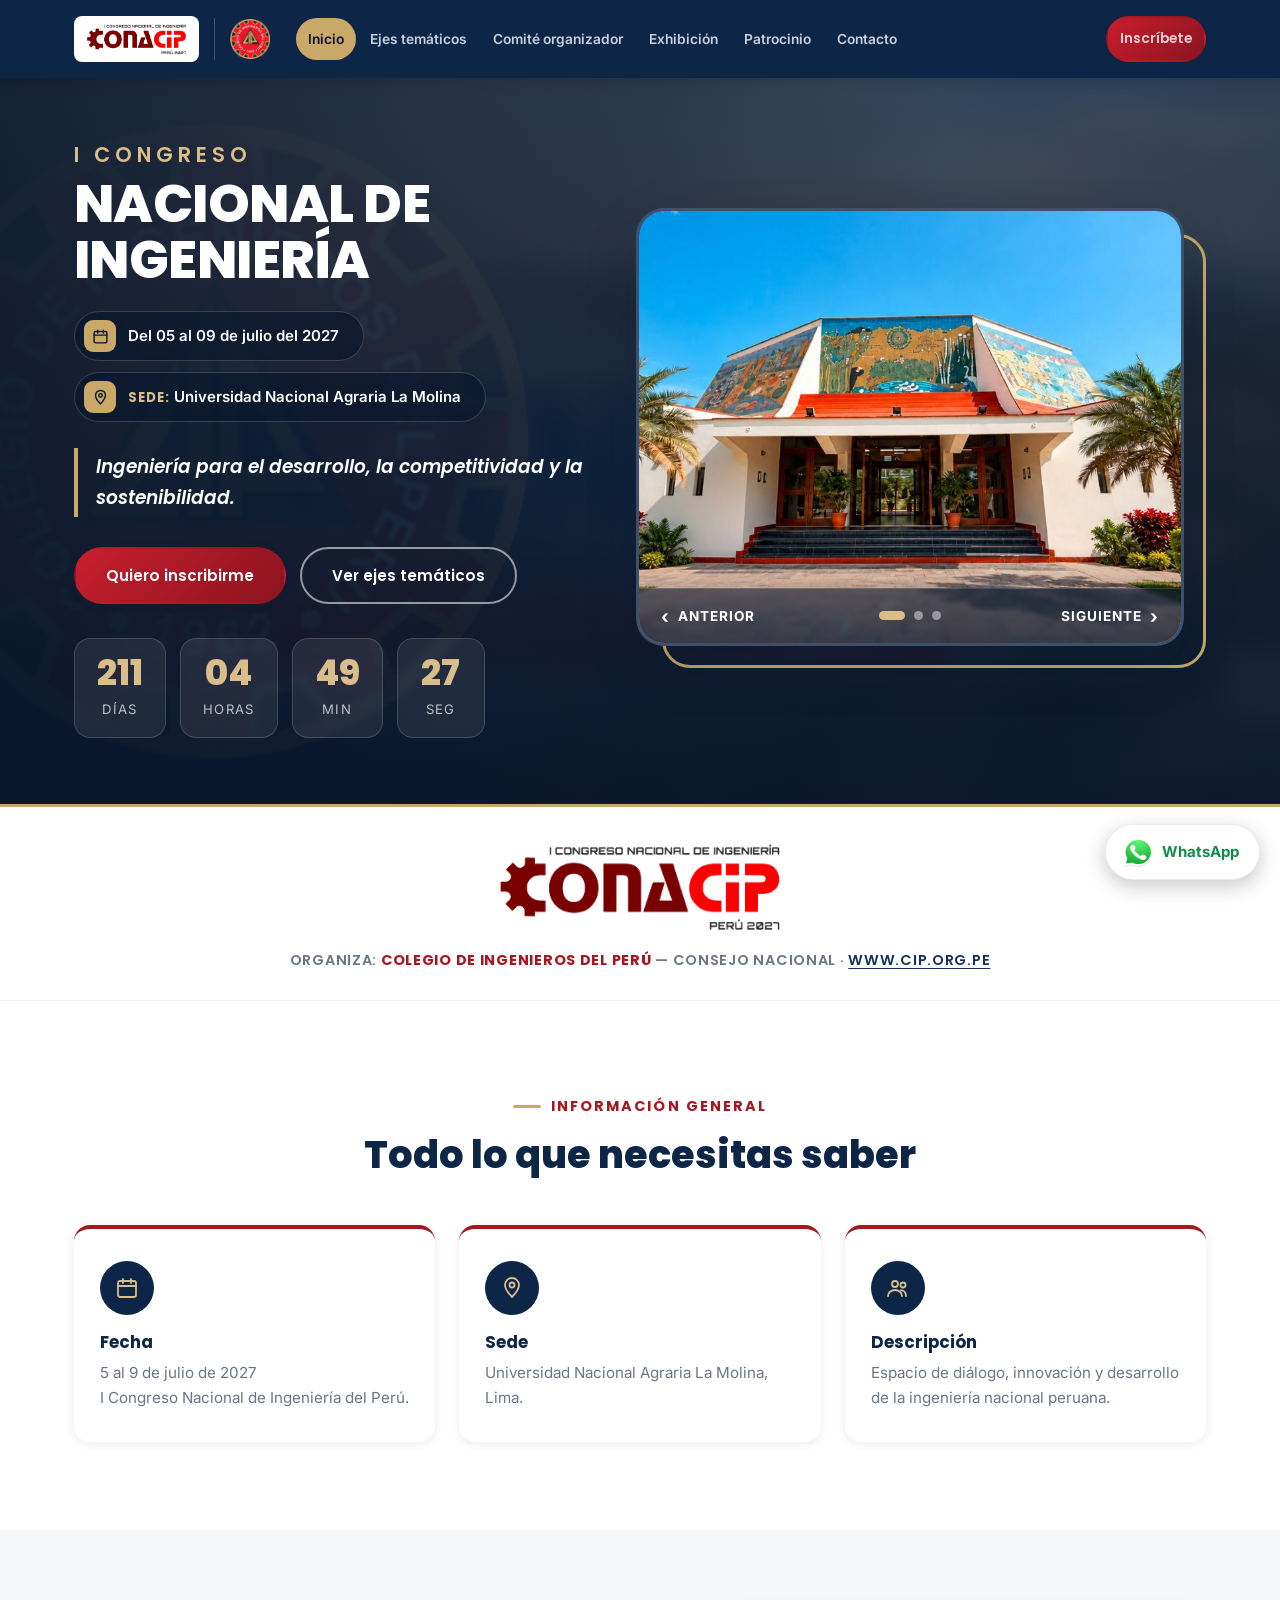
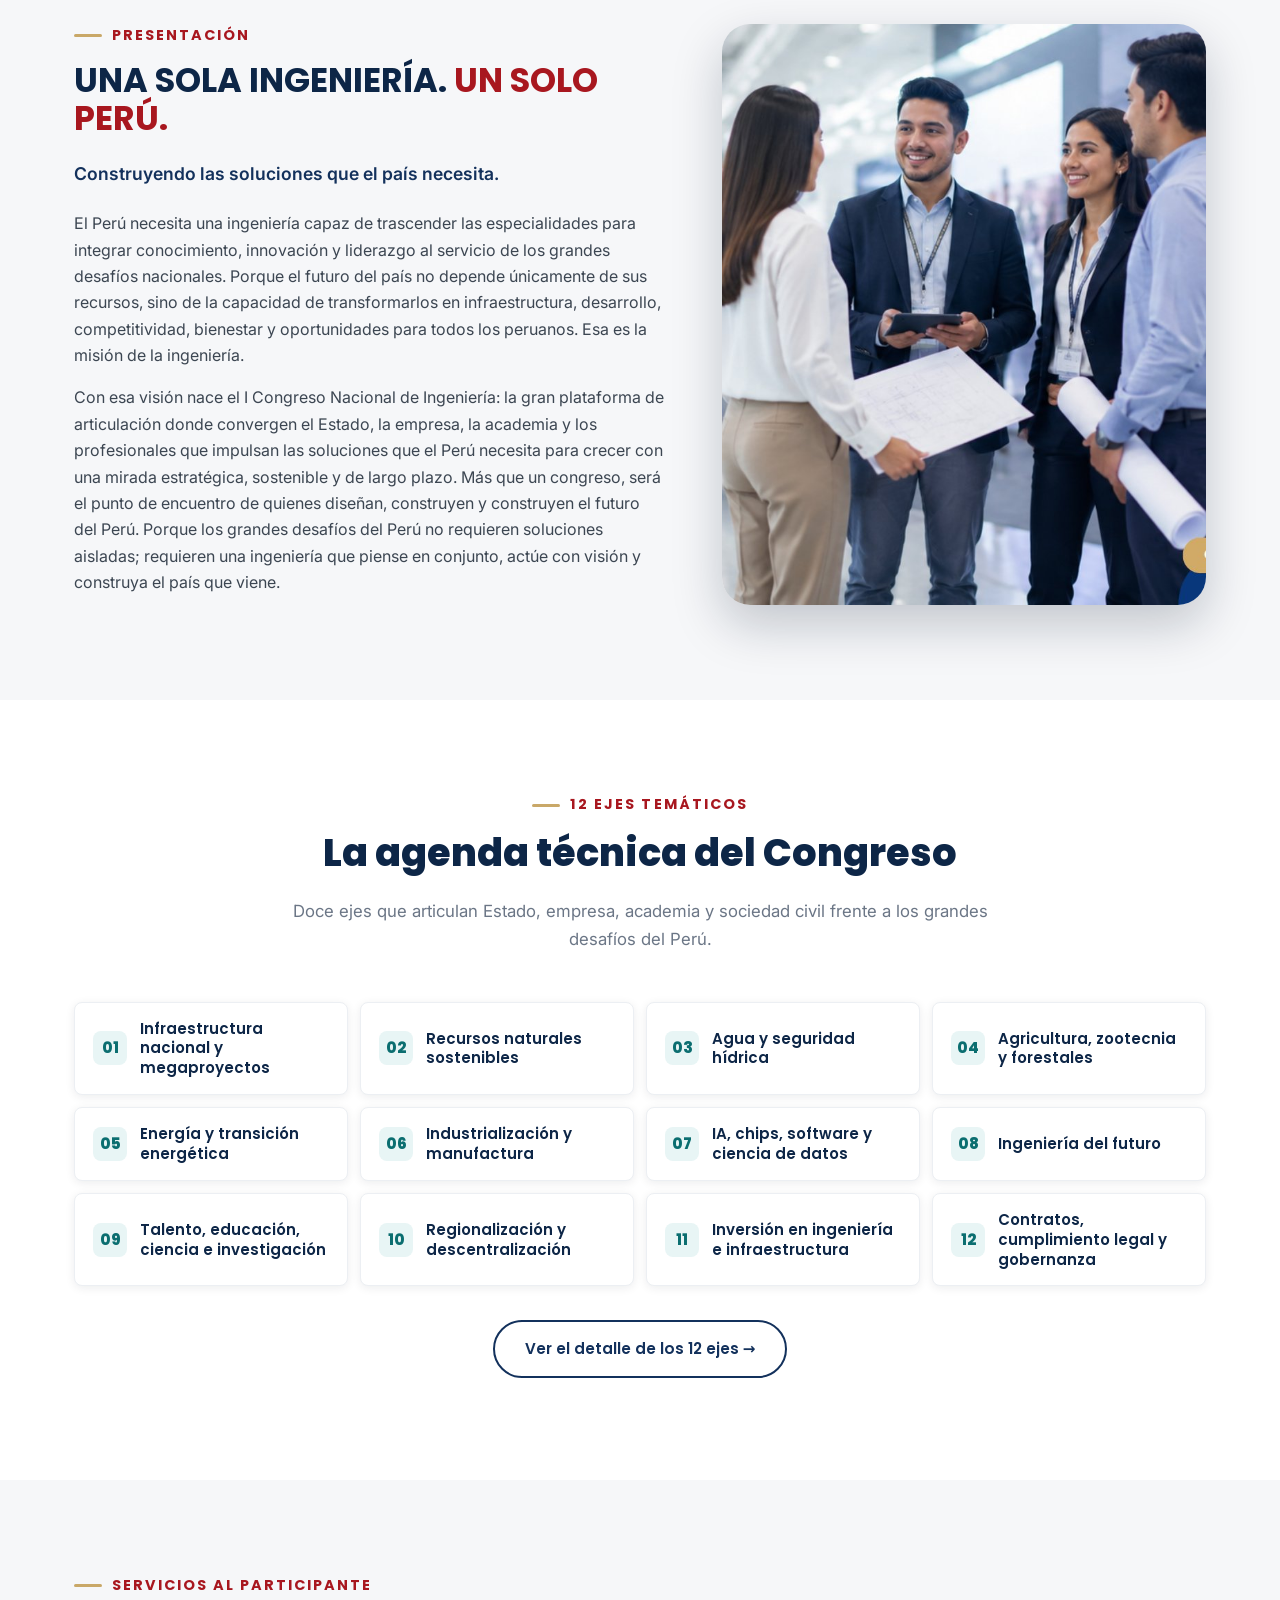
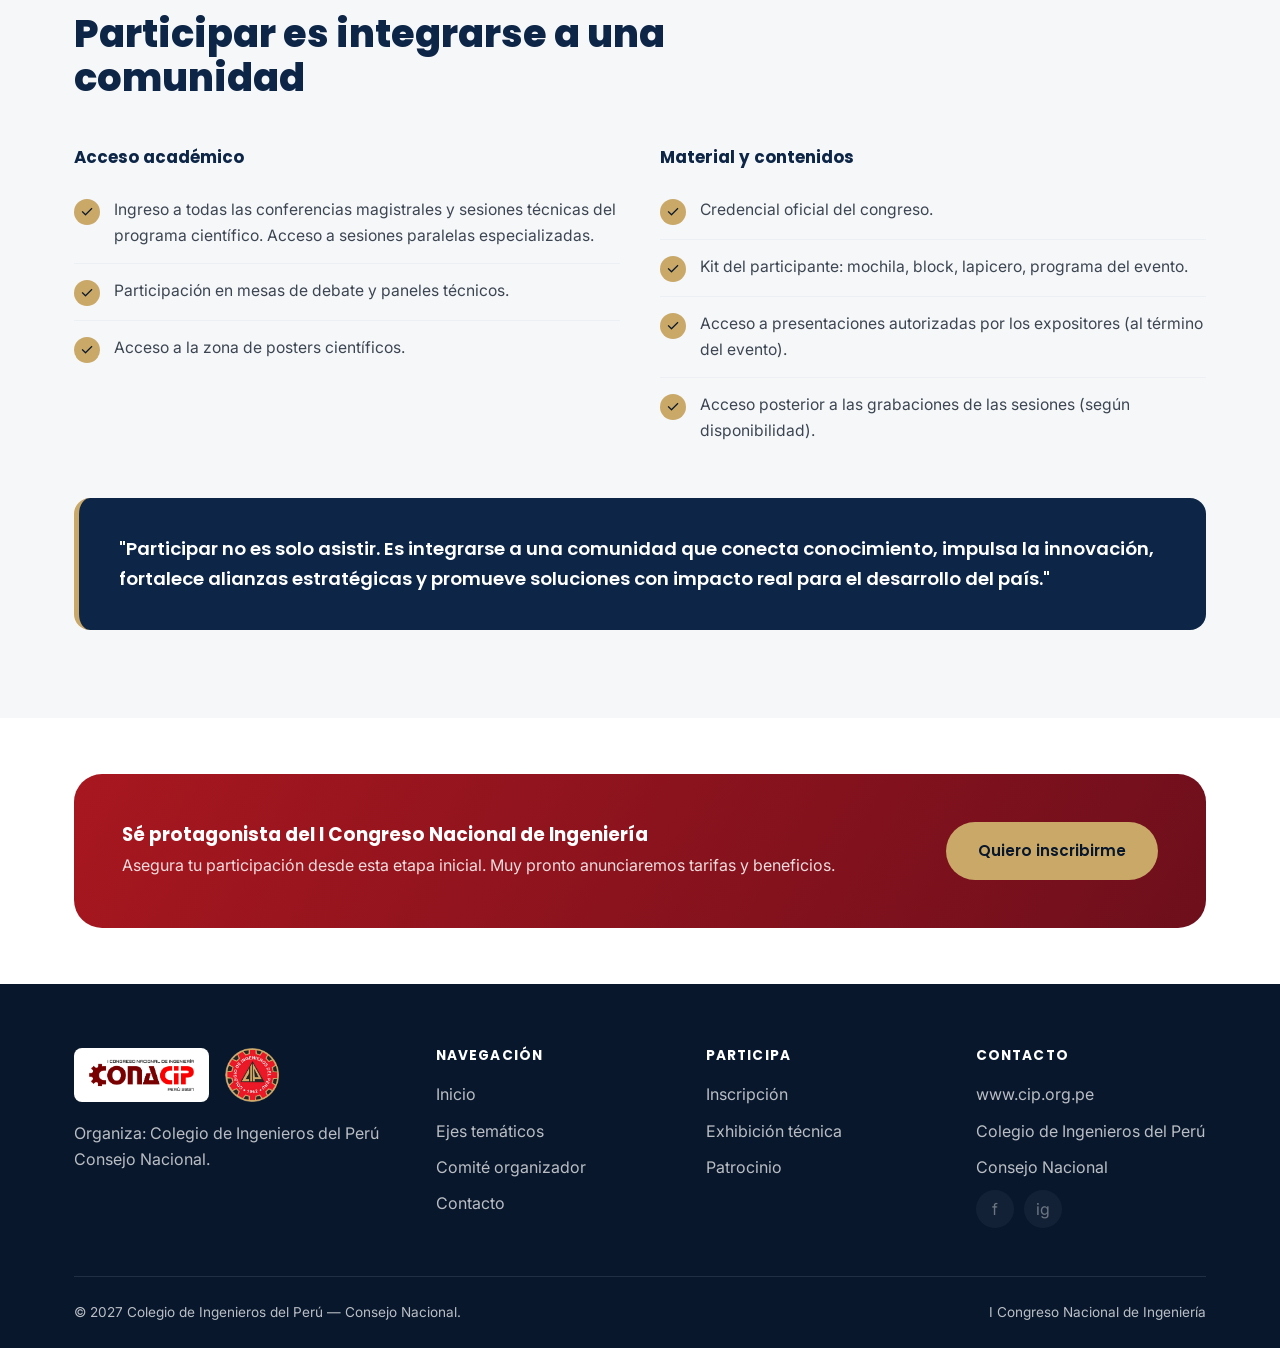
==== commit 62dcce53: "Revert "Ocultar sede UNALM hasta confirmación (cambiar por Lima, Perú)" This reverts commit 82b78e0d" ====
--- a/index.html
+++ b/index.html
@@ -65,7 +65,7 @@
             <span class="ic" aria-hidden="true">
               <svg width="17" height="17" viewBox="0 0 24 24" fill="none" stroke="currentColor" stroke-width="2" stroke-linecap="round" stroke-linejoin="round"><path d="M12 21s7-7.2 7-12a7 7 0 1 0-14 0c0 4.8 7 12 7 12z"/><circle cx="12" cy="9" r="2.5"/></svg>
             </span>
-            <span><span class="lbl">Sede:</span>Lima, Perú</span>
+            <span><span class="lbl">Sede:</span>Universidad Nacional Agraria La Molina</span>
           </span>
         </div>
 
@@ -156,7 +156,7 @@
           <svg width="24" height="24" viewBox="0 0 24 24" fill="none" stroke="currentColor" stroke-width="1.8" stroke-linecap="round" stroke-linejoin="round"><path d="M12 21s7-7.2 7-12a7 7 0 1 0-14 0c0 4.8 7 12 7 12z"/><circle cx="12" cy="9" r="2.5"/></svg>
         </div>
         <h3>Sede</h3>
-        <p>Lima, Perú.</p>
+        <p>Universidad Nacional Agraria La Molina, Lima.</p>
       </div>
       <div class="info-card">
         <div class="icon">
--- a/css/styles-v3.css
+++ b/css/styles-v3.css
@@ -2710,4 +2710,26 @@
 body.v3 .organiza-strip .logo-event { height: 96px; width: auto; }
 @media (max-width: 640px) {
   body.v3 .organiza-strip .logo-event { height: 64px; }
-}+}
+
+/* ------------------------------------- Ficha de eje: flechas animadas -----
+   Las flechas de "eje anterior / siguiente" se mueven suavemente hacia su
+   dirección y emiten un pulso de su color. Animación CSS (sin GIF): pesa
+   nada, se ve nítida y respeta a quien prefiere menos movimiento. */
+
+@keyframes eje-flecha-izq { 0%, 100% { transform: translateX(0); } 50% { transform: translateX(-5px); } }
+@keyframes eje-flecha-der { 0%, 100% { transform: translateX(0); } 50% { transform: translateX(5px); } }
+@keyframes eje-flecha-pulso {
+  0%        { box-shadow: 0 0 0 0 color-mix(in srgb, var(--e-a) 55%, transparent); }
+  70%, 100% { box-shadow: 0 0 0 12px color-mix(in srgb, var(--e-a) 0%, transparent); }
+}
+
+body.v3 .eje-nav-link .flecha {
+  animation: eje-flecha-izq 1.6s ease-in-out infinite, eje-flecha-pulso 1.6s ease-out infinite;
+}
+body.v3 .eje-nav-link.align-end .flecha {
+  animation-name: eje-flecha-der, eje-flecha-pulso;
+}
+/* Al pasar el mouse se detiene y queda desplazada (efecto ya existente) */
+/* Al pasar el mouse la animación se acelera */
+body.v3 .eje-nav-link:hover .flecha { animation-duration: 0.8s; }
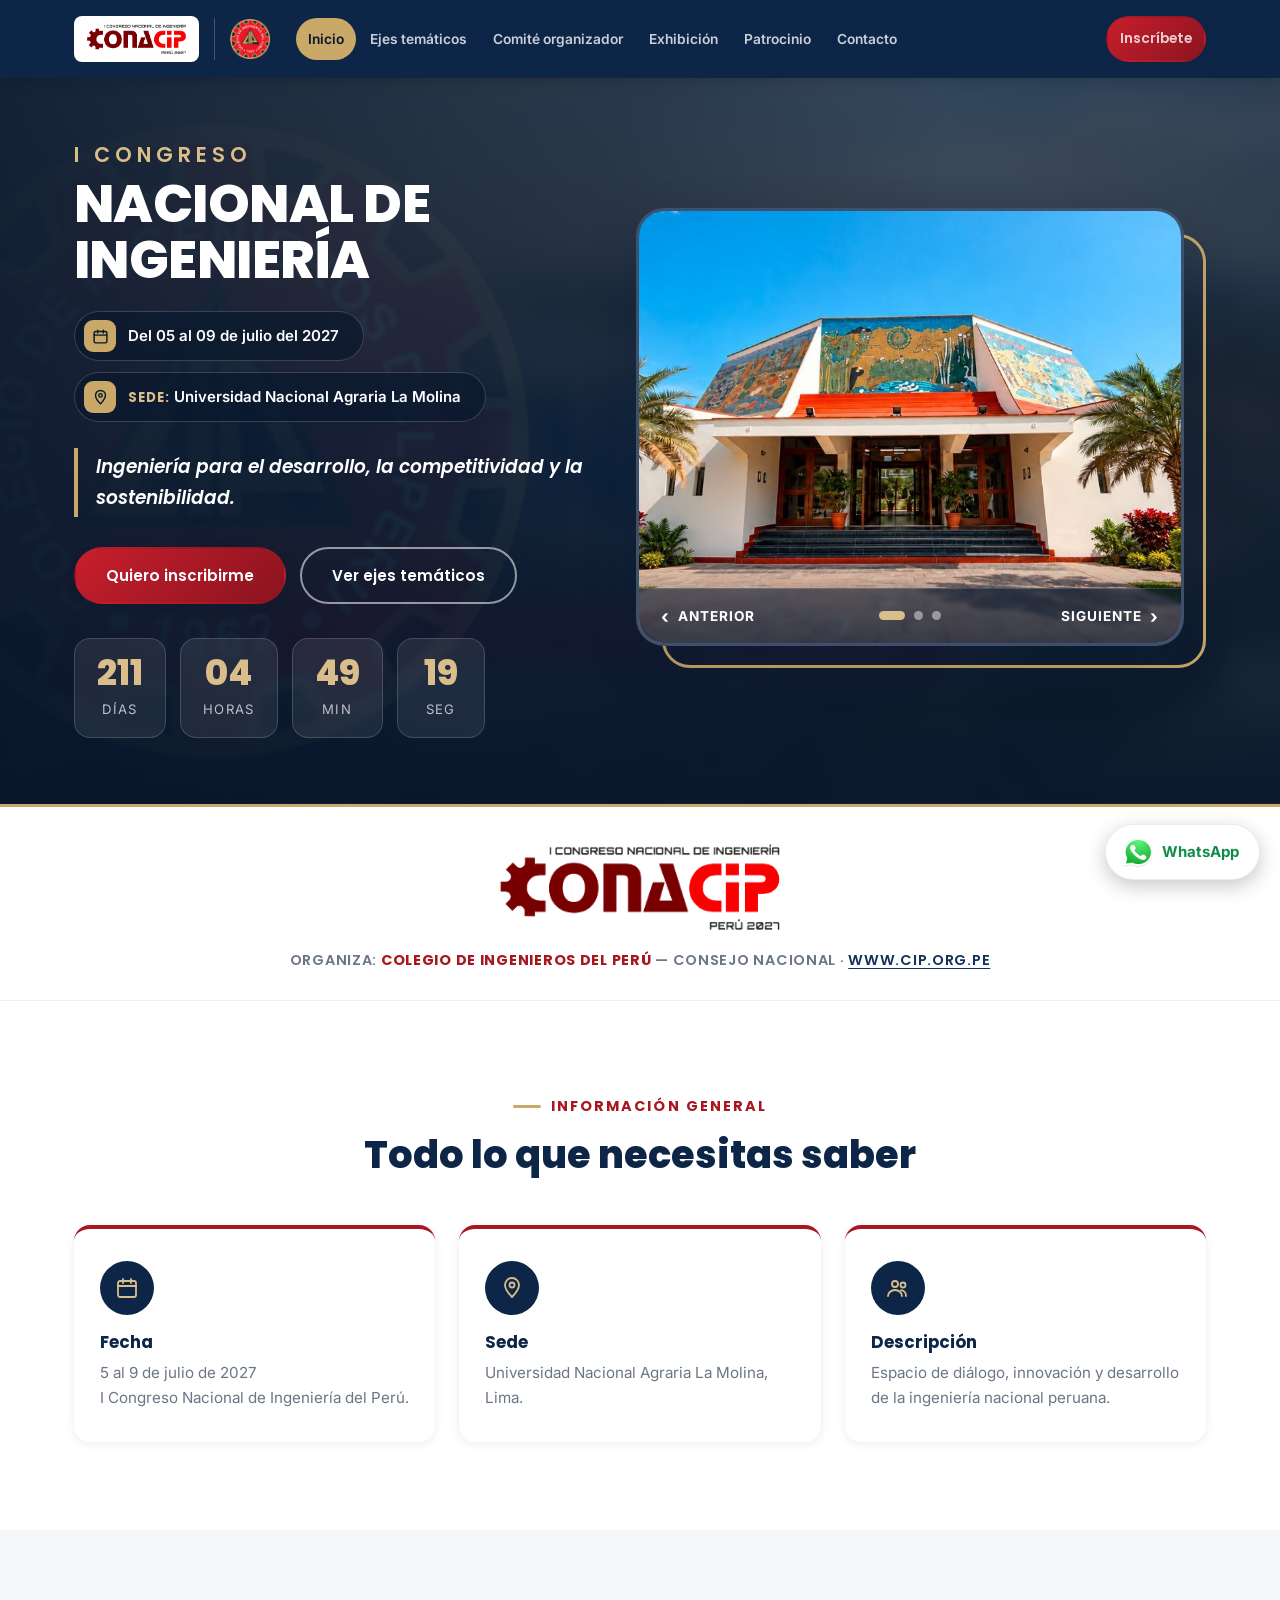
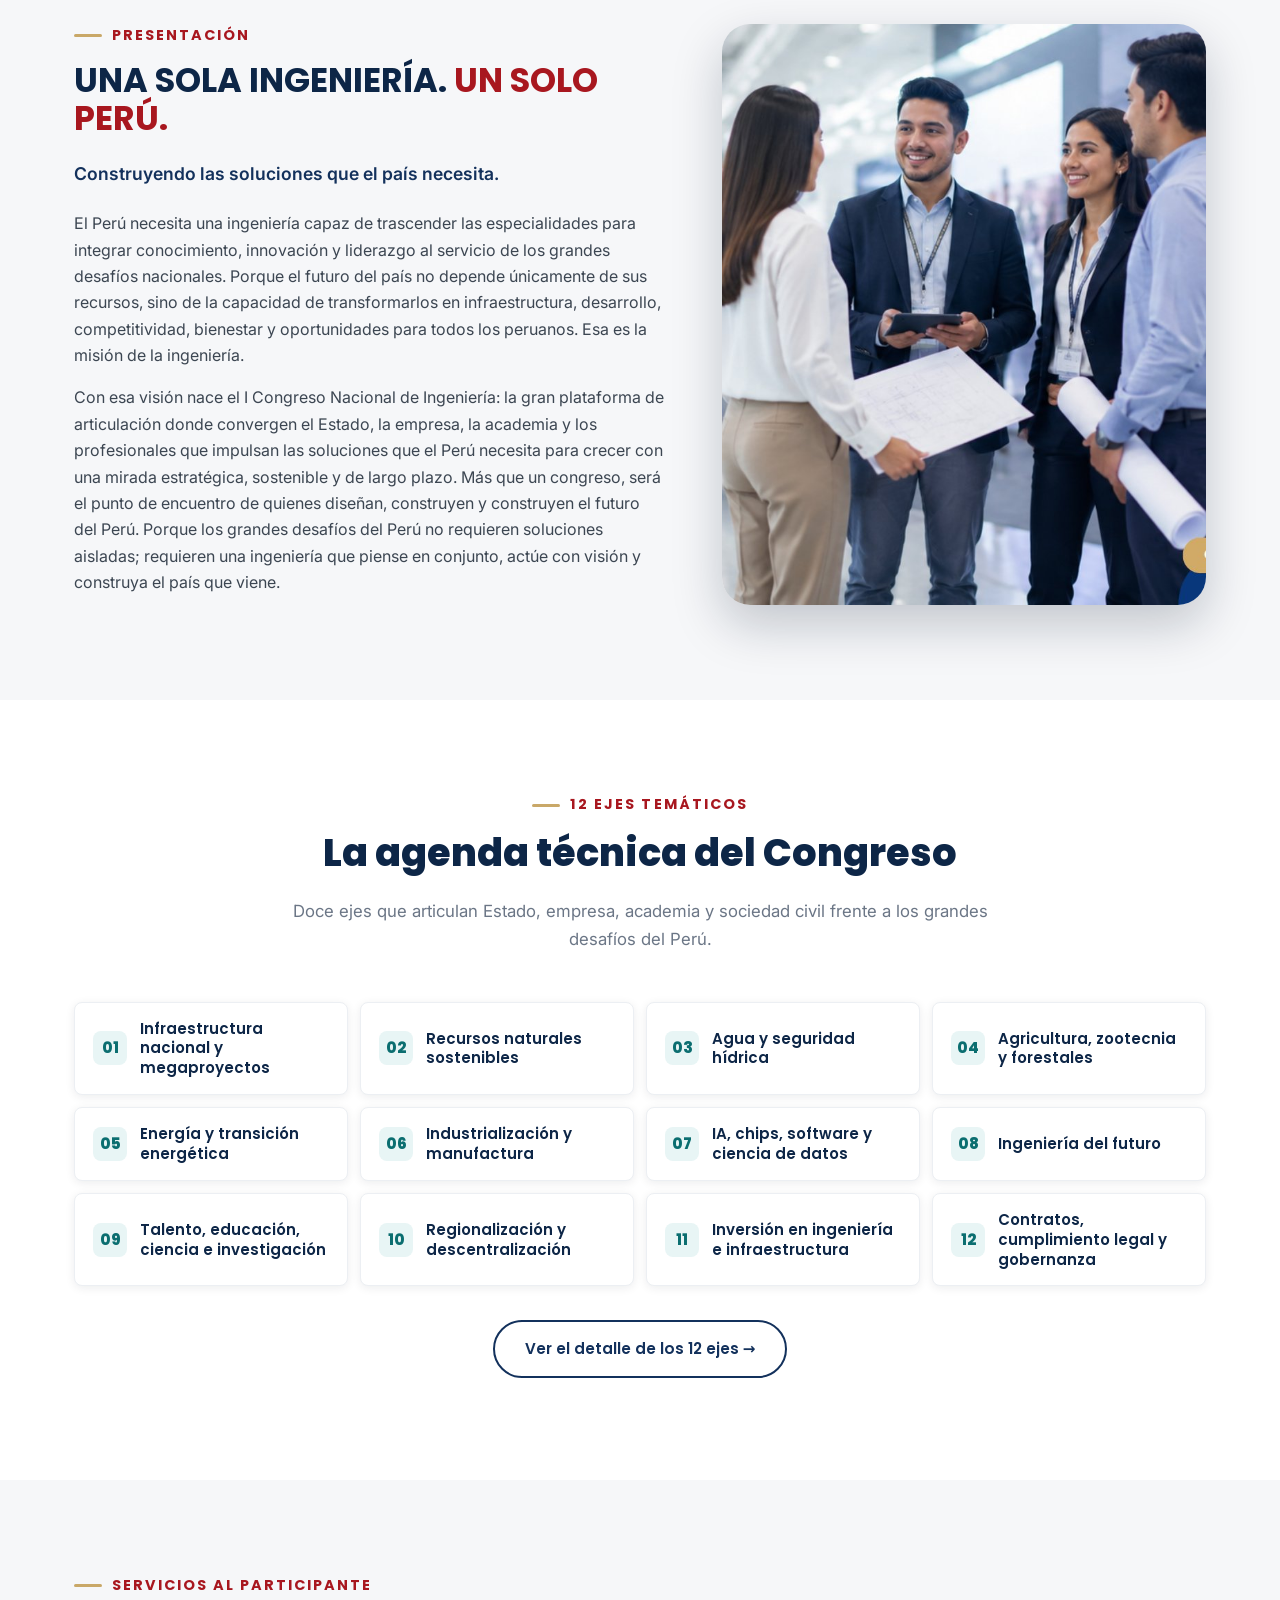
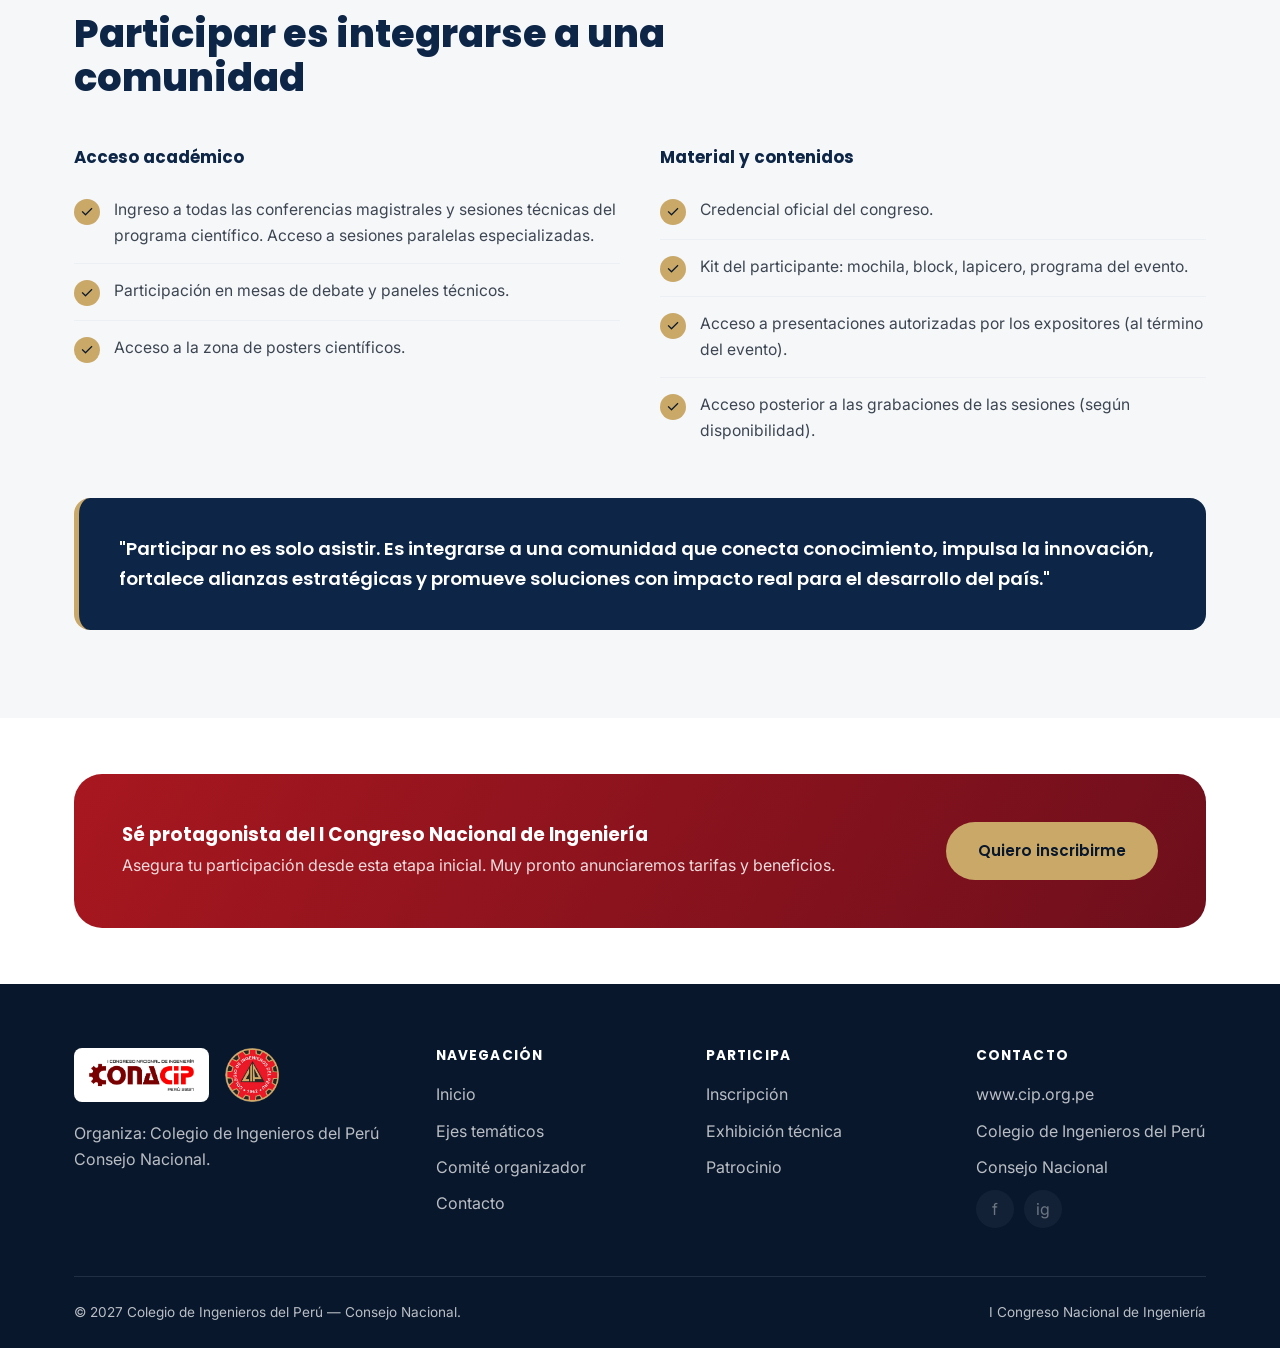
==== commit a5b5ffa3: "Publicación oficial en congresoingenieria2027.cip.org.pe" ====
--- a/index.html
+++ b/index.html
@@ -3,7 +3,7 @@
 <head>
 <meta charset="UTF-8">
 <meta name="viewport" content="width=device-width, initial-scale=1.0">
-<title>I Congreso Nacional de Ingeniería 2027 — CIP Consejo Nacional (Propuesta 3)</title>
+<title>I Congreso Nacional de Ingeniería 2027 — CIP Consejo Nacional</title>
 <meta name="description" content="I Congreso Nacional de Ingeniería, organizado por el Colegio de Ingenieros del Perú - Consejo Nacional. Del 05 al 09 de julio de 2027, Lima, Peru">
 <link rel="preconnect" href="https://fonts.googleapis.com">
 <link rel="preconnect" href="https://fonts.gstatic.com" crossorigin>
